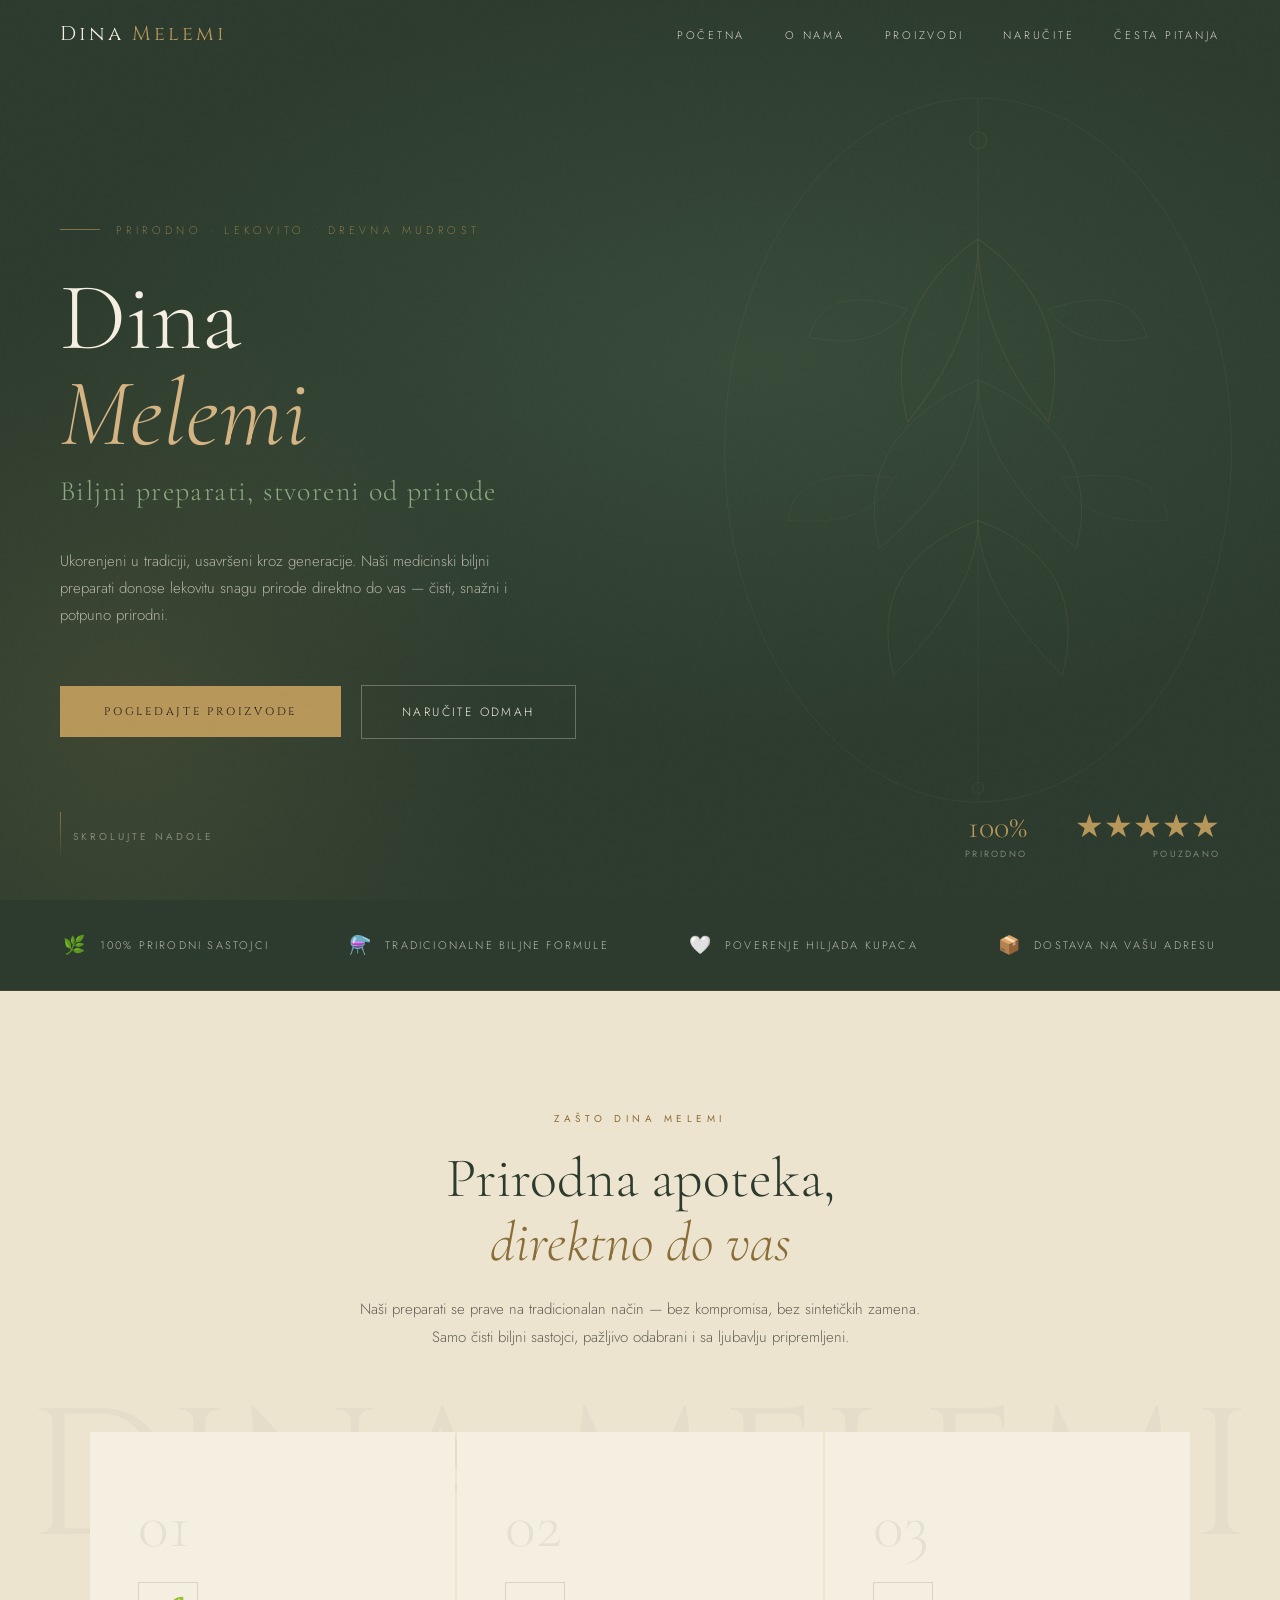
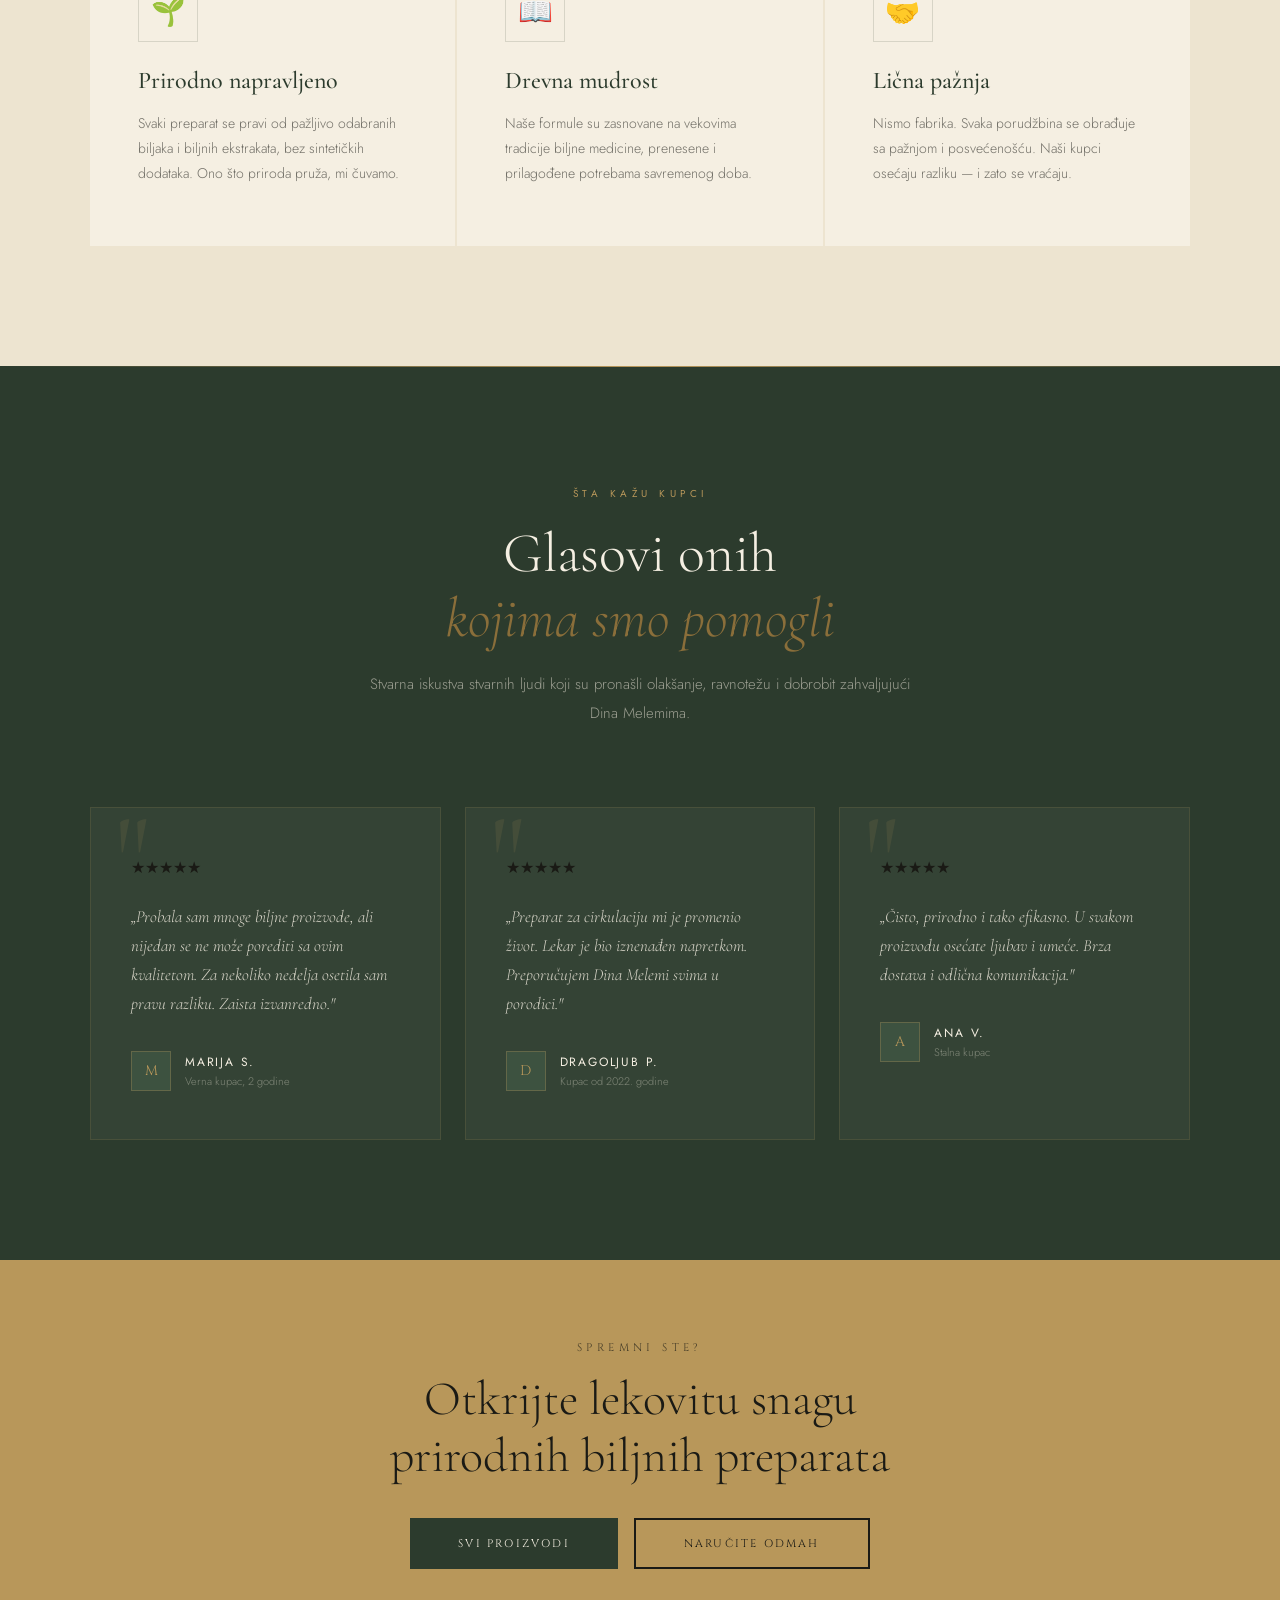
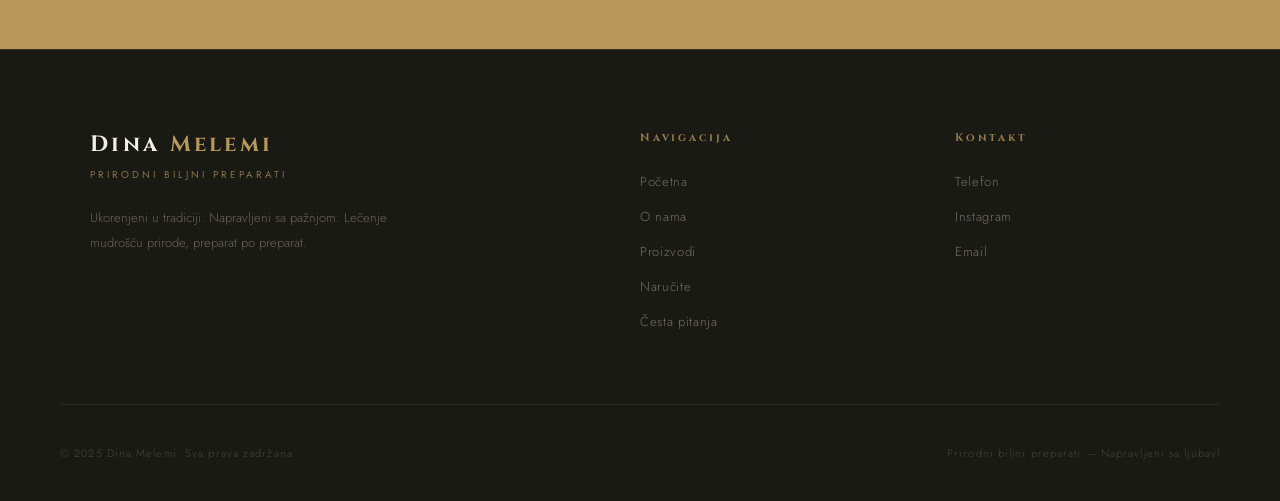
==== index.html @ a6e30c91 "Rename dina-melemi-srpski.html to index.html" ====
<!DOCTYPE html>
<html lang="sr-Latn">
<head>
<meta charset="UTF-8">
<meta name="viewport" content="width=device-width, initial-scale=1.0">
<title>Dina Melemi — Prirodni Biljni Preparati</title>
<link rel="preconnect" href="https://fonts.googleapis.com">
<link href="https://fonts.googleapis.com/css2?family=Cormorant+Garamond:ital,wght@0,300;0,400;0,500;0,600;1,300;1,400;1,500&family=Cinzel:wght@400;500&family=Jost:wght@200;300;400&display=swap" rel="stylesheet">
<style>
:root {
  --cream: #F5EFE2;
  --parchment: #EDE4D0;
  --gold: #B8975A;
  --gold-light: #D4B483;
  --gold-dark: #8A6E3A;
  --forest: #2C3B2D;
  --forest-mid: #3D5240;
  --forest-light: #5A7A5D;
  --bark: #6B4F3A;
  --ink: #1A1A15;
  --sage: #8EA882;
  --mist: #C8D5C2;
}

* { margin: 0; padding: 0; box-sizing: border-box; }

html { scroll-behavior: smooth; }

body {
  font-family: 'Jost', sans-serif;
  background: var(--cream);
  color: var(--ink);
  overflow-x: hidden;
}

body::before {
  content: '';
  position: fixed;
  inset: 0;
  background-image: url("data:image/svg+xml,%3Csvg viewBox='0 0 256 256' xmlns='http://www.w3.org/2000/svg'%3E%3Cfilter id='noise'%3E%3CfeTurbulence type='fractalNoise' baseFrequency='0.9' numOctaves='4' stitchTiles='stitch'/%3E%3C/filter%3E%3Crect width='100%25' height='100%25' filter='url(%23noise)' opacity='0.035'/%3E%3C/svg%3E");
  pointer-events: none;
  z-index: 9999;
  opacity: 0.4;
}

nav {
  position: fixed;
  top: 0; left: 0; right: 0;
  z-index: 200;
  padding: 20px 60px;
  display: flex;
  align-items: center;
  justify-content: space-between;
  transition: all 0.5s ease;
}
nav.scrolled {
  background: rgba(28,35,28,0.97);
  backdrop-filter: blur(12px);
  padding: 14px 60px;
  border-bottom: 1px solid rgba(184,151,90,0.2);
}
.nav-logo {
  font-family: 'Cinzel', serif;
  font-size: 20px;
  color: var(--cream);
  letter-spacing: 0.15em;
  text-decoration: none;
  cursor: pointer;
  z-index: 201;
  position: relative;
}
.nav-logo span { color: var(--gold); }
.nav-links {
  display: flex;
  gap: 40px;
  list-style: none;
}
.nav-links a {
  font-family: 'Jost', sans-serif;
  font-weight: 300;
  font-size: 11px;
  letter-spacing: 0.25em;
  text-transform: uppercase;
  color: var(--cream);
  text-decoration: none;
  opacity: 0.85;
  transition: all 0.3s;
  cursor: pointer;
  position: relative;
}
.nav-links a::after {
  content: '';
  position: absolute;
  bottom: -4px; left: 0; right: 0;
  height: 1px;
  background: var(--gold);
  transform: scaleX(0);
  transform-origin: left;
  transition: transform 0.3s ease;
}
.nav-links a:hover { opacity: 1; }
.nav-links a:hover::after { transform: scaleX(1); }

/* ─── HAMBURGER ─── */
.nav-hamburger {
  display: none;
  flex-direction: column;
  justify-content: center;
  gap: 5px;
  width: 36px;
  height: 36px;
  cursor: pointer;
  z-index: 201;
  position: relative;
  background: none;
  border: none;
  padding: 0;
}
.nav-hamburger span {
  display: block;
  width: 100%;
  height: 1.5px;
  background: var(--cream);
  transition: all 0.35s ease;
  transform-origin: center;
}
.nav-hamburger.open span:nth-child(1) { transform: translateY(6.5px) rotate(45deg); }
.nav-hamburger.open span:nth-child(2) { opacity: 0; transform: scaleX(0); }
.nav-hamburger.open span:nth-child(3) { transform: translateY(-6.5px) rotate(-45deg); }

/* ─── MOBILE MENU OVERLAY ─── */
.nav-overlay {
  display: none;
  position: fixed;
  inset: 0;
  background: var(--forest);
  z-index: 199;
  flex-direction: column;
  align-items: center;
  justify-content: center;
  gap: 0;
  opacity: 0;
  transition: opacity 0.35s ease;
}
.nav-overlay.open {
  display: flex;
  opacity: 1;
}
.nav-overlay li {
  list-style: none;
  border-bottom: 1px solid rgba(184,151,90,0.1);
  width: 100%;
  text-align: center;
}
.nav-overlay li:first-child { border-top: 1px solid rgba(184,151,90,0.1); }
.nav-overlay a {
  display: block;
  padding: 22px 40px;
  font-family: 'Cormorant Garamond', serif;
  font-size: 26px;
  font-weight: 300;
  letter-spacing: 0.08em;
  color: var(--cream);
  text-decoration: none;
  cursor: pointer;
  transition: color 0.3s;
}
.nav-overlay a:hover { color: var(--gold); }

.page { display: none; min-height: 100vh; }
.page.active { display: block; }

#page-home {
  display: none;
  min-height: 100vh;
  position: relative;
  background: var(--forest);
  overflow: hidden;
}
#page-home.active { display: block; }

.hero-bg {
  position: absolute;
  inset: 0;
  background: 
    radial-gradient(ellipse 80% 60% at 60% 40%, rgba(90,122,93,0.25) 0%, transparent 70%),
    radial-gradient(ellipse 50% 80% at 10% 80%, rgba(184,151,90,0.12) 0%, transparent 60%),
    radial-gradient(ellipse 60% 50% at 90% 10%, rgba(44,59,45,0.8) 0%, transparent 70%);
  background-color: var(--forest);
}

.hero-botanical {
  position: absolute;
  right: -50px;
  top: 50%;
  transform: translateY(-50%);
  width: 55%;
  opacity: 0.12;
  animation: slowFloat 8s ease-in-out infinite;
}

@keyframes slowFloat {
  0%, 100% { transform: translateY(-50%) rotate(0deg); }
  50% { transform: translateY(-52%) rotate(1deg); }
}

.hero-content {
  position: relative;
  z-index: 10;
  min-height: 100vh;
  display: flex;
  flex-direction: column;
  justify-content: center;
  padding: 120px 60px 60px;
  max-width: 700px;
}

.hero-eyebrow {
  font-family: 'Jost', sans-serif;
  font-weight: 200;
  font-size: 11px;
  letter-spacing: 0.4em;
  text-transform: uppercase;
  color: var(--gold);
  margin-bottom: 32px;
  opacity: 0;
  animation: fadeUp 1s ease 0.3s forwards;
  display: flex;
  align-items: center;
  gap: 16px;
}

.hero-eyebrow::before {
  content: '';
  display: block;
  width: 40px;
  height: 1px;
  background: var(--gold);
  opacity: 0.6;
}

.hero-title {
  font-family: 'Cormorant Garamond', serif;
  font-weight: 300;
  font-size: clamp(52px, 8vw, 96px);
  line-height: 1.0;
  color: var(--cream);
  margin-bottom: 12px;
  opacity: 0;
  animation: fadeUp 1s ease 0.5s forwards;
}

.hero-title em { font-style: italic; color: var(--gold-light); }

.hero-subtitle {
  font-family: 'Cormorant Garamond', serif;
  font-weight: 300;
  font-size: clamp(18px, 2.5vw, 28px);
  color: var(--sage);
  margin-bottom: 40px;
  letter-spacing: 0.05em;
  opacity: 0;
  animation: fadeUp 1s ease 0.7s forwards;
}

.hero-body {
  font-family: 'Jost', sans-serif;
  font-weight: 300;
  font-size: 15px;
  line-height: 1.8;
  color: rgba(245,239,226,0.65);
  max-width: 460px;
  margin-bottom: 56px;
  opacity: 0;
  animation: fadeUp 1s ease 0.9s forwards;
}

.hero-cta-group {
  display: flex;
  gap: 20px;
  align-items: center;
  opacity: 0;
  animation: fadeUp 1s ease 1.1s forwards;
}

.btn-primary {
  font-family: 'Cinzel', serif;
  font-size: 11px;
  letter-spacing: 0.25em;
  text-transform: uppercase;
  color: var(--ink);
  background: var(--gold);
  border: none;
  padding: 18px 44px;
  cursor: pointer;
  transition: all 0.4s ease;
  text-decoration: none;
  display: inline-block;
}

.btn-primary:hover {
  background: var(--gold-light);
  transform: translateY(-2px);
  box-shadow: 0 12px 40px rgba(184,151,90,0.35);
}

.btn-ghost {
  font-family: 'Jost', sans-serif;
  font-weight: 300;
  font-size: 12px;
  letter-spacing: 0.2em;
  text-transform: uppercase;
  color: var(--cream);
  background: transparent;
  border: 1px solid rgba(245,239,226,0.3);
  padding: 17px 40px;
  cursor: pointer;
  transition: all 0.4s ease;
  text-decoration: none;
  display: inline-block;
}

.btn-ghost:hover { border-color: var(--gold); color: var(--gold); }

.scroll-hint {
  position: absolute;
  bottom: 40px;
  left: 60px;
  display: flex;
  align-items: center;
  gap: 12px;
  color: rgba(245,239,226,0.4);
  font-size: 10px;
  letter-spacing: 0.3em;
  text-transform: uppercase;
  opacity: 0;
  animation: fadeUp 1s ease 1.5s forwards;
}

.scroll-line {
  width: 1px;
  height: 48px;
  background: linear-gradient(to bottom, rgba(184,151,90,0.6), transparent);
  animation: scrollPulse 2s ease-in-out infinite;
}

@keyframes scrollPulse {
  0%, 100% { opacity: 0.4; }
  50% { opacity: 1; }
}

.hero-stats {
  position: absolute;
  bottom: 40px;
  right: 60px;
  display: flex;
  gap: 48px;
  opacity: 0;
  animation: fadeUp 1s ease 1.3s forwards;
}

.stat { text-align: right; }

.stat-num {
  font-family: 'Cormorant Garamond', serif;
  font-size: 32px;
  font-weight: 300;
  color: var(--gold);
  line-height: 1;
}

.stat-label {
  font-size: 9px;
  letter-spacing: 0.25em;
  text-transform: uppercase;
  color: rgba(245,239,226,0.4);
  margin-top: 4px;
}

@keyframes fadeUp {
  from { opacity: 0; transform: translateY(24px); }
  to { opacity: 1; transform: translateY(0); }
}

.ornamental-divider {
  display: flex;
  align-items: center;
  gap: 20px;
  margin: 0 auto;
  width: fit-content;
}

.ornamental-divider .line {
  width: 80px;
  height: 1px;
  background: linear-gradient(to right, transparent, var(--gold));
}

.ornamental-divider .line.rev { background: linear-gradient(to left, transparent, var(--gold)); }

.ornamental-divider .diamond {
  width: 6px;
  height: 6px;
  background: var(--gold);
  transform: rotate(45deg);
  flex-shrink: 0;
}

.ornamental-divider .small-diamond {
  width: 4px;
  height: 4px;
  border: 1px solid var(--gold);
  transform: rotate(45deg);
  flex-shrink: 0;
}

.trust-strip {
  background: var(--forest);
  padding: 32px 60px;
  display: flex;
  justify-content: center;
  gap: 80px;
  border-bottom: 1px solid rgba(184,151,90,0.15);
}

.trust-item {
  display: flex;
  align-items: center;
  gap: 12px;
  color: rgba(245,239,226,0.7);
  font-size: 11px;
  letter-spacing: 0.2em;
  text-transform: uppercase;
  font-weight: 300;
}

.trust-icon { color: var(--gold); font-size: 18px; }

.section-pillars {
  background: var(--parchment);
  padding: 120px 60px;
  position: relative;
  overflow: hidden;
}

.section-pillars::before {
  content: 'DINA MELEMI';
  position: absolute;
  top: 50%;
  left: 50%;
  transform: translate(-50%, -50%);
  font-family: 'Cinzel', serif;
  font-size: 180px;
  color: rgba(44,59,45,0.04);
  white-space: nowrap;
  pointer-events: none;
  font-weight: 400;
}

.section-header { text-align: center; margin-bottom: 80px; }

.section-eyebrow {
  font-family: 'Jost', sans-serif;
  font-size: 10px;
  letter-spacing: 0.45em;
  text-transform: uppercase;
  color: var(--gold-dark);
  margin-bottom: 20px;
}

.section-title {
  font-family: 'Cormorant Garamond', serif;
  font-size: clamp(36px, 5vw, 56px);
  font-weight: 300;
  color: var(--forest);
  line-height: 1.15;
  margin-bottom: 20px;
}

.section-title em { font-style: italic; color: var(--gold-dark); }

.section-body {
  font-family: 'Jost', sans-serif;
  font-weight: 300;
  font-size: 15px;
  line-height: 1.9;
  color: rgba(26,26,21,0.65);
  max-width: 560px;
  margin: 0 auto;
}

.pillars-grid {
  display: grid;
  grid-template-columns: repeat(3, 1fr);
  gap: 2px;
  max-width: 1100px;
  margin: 0 auto;
  margin-top: 80px;
}

.pillar {
  background: var(--cream);
  padding: 60px 48px;
  position: relative;
  transition: all 0.4s ease;
  border-top: 2px solid transparent;
}

.pillar:hover {
  background: var(--forest);
  border-top-color: var(--gold);
  transform: translateY(-4px);
}

.pillar:hover .pillar-title,
.pillar:hover .pillar-num { color: var(--cream); }
.pillar:hover .pillar-body { color: rgba(245,239,226,0.6); }
.pillar:hover .pillar-icon { color: var(--gold); border-color: rgba(184,151,90,0.3); }

.pillar-num {
  font-family: 'Cormorant Garamond', serif;
  font-size: 64px;
  font-weight: 300;
  color: rgba(44,59,45,0.08);
  line-height: 1;
  margin-bottom: 24px;
  transition: color 0.4s;
}

.pillar-icon {
  font-size: 28px;
  margin-bottom: 24px;
  color: var(--forest-light);
  display: inline-flex;
  align-items: center;
  justify-content: center;
  width: 60px;
  height: 60px;
  border: 1px solid rgba(44,59,45,0.15);
  transition: all 0.4s;
}

.pillar-title {
  font-family: 'Cormorant Garamond', serif;
  font-size: 24px;
  font-weight: 500;
  color: var(--forest);
  margin-bottom: 16px;
  transition: color 0.4s;
}

.pillar-body {
  font-size: 14px;
  font-weight: 300;
  line-height: 1.8;
  color: rgba(26,26,21,0.6);
  transition: color 0.4s;
}

.section-reviews {
  background: var(--forest);
  padding: 120px 60px;
  position: relative;
  overflow: hidden;
}

.section-reviews::after {
  content: '';
  position: absolute;
  top: 0; left: 0; right: 0;
  height: 1px;
  background: linear-gradient(to right, transparent, var(--gold), transparent);
}

.reviews-grid {
  display: grid;
  grid-template-columns: repeat(3, 1fr);
  gap: 24px;
  max-width: 1100px;
  margin: 80px auto 0;
}

.review-card {
  background: rgba(255,255,255,0.04);
  border: 1px solid rgba(184,151,90,0.15);
  padding: 48px 40px;
  position: relative;
  transition: all 0.4s ease;
}

.review-card::before {
  content: '"';
  font-family: 'Cormorant Garamond', serif;
  font-size: 120px;
  color: var(--gold);
  opacity: 0.12;
  position: absolute;
  top: -10px;
  left: 24px;
  line-height: 1;
}

.review-card:hover {
  border-color: rgba(184,151,90,0.4);
  background: rgba(255,255,255,0.07);
  transform: translateY(-4px);
}

.review-stars { display: flex; gap: 4px; margin-bottom: 24px; }
.star { color: var(--gold); font-size: 14px; }

.review-text {
  font-family: 'Cormorant Garamond', serif;
  font-size: 17px;
  font-weight: 300;
  line-height: 1.7;
  color: rgba(245,239,226,0.85);
  font-style: italic;
  margin-bottom: 32px;
}

.review-author { display: flex; align-items: center; gap: 14px; }

.author-avatar {
  width: 40px;
  height: 40px;
  background: var(--forest-mid);
  border: 1px solid rgba(184,151,90,0.3);
  display: flex;
  align-items: center;
  justify-content: center;
  font-family: 'Cinzel', serif;
  font-size: 14px;
  color: var(--gold);
  flex-shrink: 0;
}

.author-name {
  font-size: 12px;
  letter-spacing: 0.15em;
  text-transform: uppercase;
  color: var(--cream);
  font-weight: 400;
}

.author-detail {
  font-size: 11px;
  color: rgba(245,239,226,0.4);
  margin-top: 2px;
  font-weight: 300;
}

#page-about { display: none; min-height: 100vh; }
#page-about.active { display: block; }

.about-hero {
  background: var(--forest);
  padding: 180px 60px 120px;
  position: relative;
  overflow: hidden;
}

.about-hero::before {
  content: '';
  position: absolute;
  right: 0; top: 0; bottom: 0;
  width: 40%;
  background: linear-gradient(to left, rgba(90,122,93,0.1), transparent);
}

.about-hero-inner {
  max-width: 1100px;
  margin: 0 auto;
  display: grid;
  grid-template-columns: 1fr 1fr;
  gap: 80px;
  align-items: center;
}

.about-hero-left h1 {
  font-family: 'Cormorant Garamond', serif;
  font-size: clamp(40px, 6vw, 72px);
  font-weight: 300;
  color: var(--cream);
  line-height: 1.1;
  margin-bottom: 32px;
}

.about-hero-left h1 em { font-style: italic; color: var(--gold); }

.about-hero-left p {
  font-size: 15px;
  font-weight: 300;
  line-height: 1.9;
  color: rgba(245,239,226,0.65);
  margin-bottom: 20px;
}

.about-visual { position: relative; }

.about-frame {
  border: 1px solid rgba(184,151,90,0.25);
  padding: 40px;
  background: rgba(255,255,255,0.03);
  text-align: center;
}

.about-frame svg { width: 100%; max-width: 320px; opacity: 0.6; }

.about-content { padding: 120px 60px; background: var(--parchment); }

.about-content-inner { max-width: 860px; margin: 0 auto; }

.about-textarea-wrapper {
  background: var(--cream);
  border: 1px solid rgba(184,151,90,0.2);
  padding: 56px;
  margin-bottom: 40px;
  position: relative;
}

.about-textarea-wrapper::before {
  content: '✦';
  position: absolute;
  top: -10px;
  left: 56px;
  color: var(--gold);
  font-size: 16px;
  background: var(--cream);
  padding: 0 8px;
}

.about-editable-text {
  font-family: 'Cormorant Garamond', serif;
  font-size: 18px;
  font-weight: 300;
  line-height: 1.9;
  color: var(--forest);
  font-style: italic;
  outline: none;
  width: 100%;
  min-height: 200px;
  cursor: text;
  border: none;
  background: transparent;
  resize: none;
}

.about-editable-text:focus { box-shadow: inset 0 0 0 1px rgba(184,151,90,0.3); }

.edit-hint {
  font-size: 11px;
  letter-spacing: 0.2em;
  text-transform: uppercase;
  color: var(--gold-dark);
  opacity: 0.6;
  margin-top: 12px;
  display: flex;
  align-items: center;
  gap: 8px;
}

.values-grid {
  display: grid;
  grid-template-columns: repeat(2, 1fr);
  gap: 24px;
  margin-top: 80px;
}

.value-item {
  padding: 40px;
  background: var(--cream);
  border-left: 2px solid var(--gold);
}

.value-item h3 {
  font-family: 'Cinzel', serif;
  font-size: 13px;
  letter-spacing: 0.2em;
  color: var(--forest);
  margin-bottom: 12px;
}

.value-item p {
  font-size: 14px;
  line-height: 1.8;
  color: rgba(26,26,21,0.6);
  font-weight: 300;
}

#page-products { display: none; min-height: 100vh; }
#page-products.active { display: block; }

.products-hero {
  background: var(--forest);
  padding: 180px 60px 100px;
  text-align: center;
}

.products-hero h1 {
  font-family: 'Cormorant Garamond', serif;
  font-size: clamp(40px, 7vw, 80px);
  font-weight: 300;
  color: var(--cream);
  line-height: 1.1;
  margin-bottom: 20px;
}

.products-hero h1 em { font-style: italic; color: var(--gold); }

.products-hero p {
  font-size: 15px;
  font-weight: 300;
  color: rgba(245,239,226,0.6);
  max-width: 500px;
  margin: 0 auto;
  line-height: 1.8;
}

.products-section { padding: 100px 60px; background: var(--parchment); }

.products-grid {
  display: grid;
  grid-template-columns: repeat(3, 1fr);
  gap: 2px;
  max-width: 1200px;
  margin: 0 auto;
}

.product-card {
  background: var(--cream);
  transition: all 0.4s ease;
  position: relative;
  overflow: hidden;
}

.product-card:hover { transform: translateY(-6px); box-shadow: 0 24px 60px rgba(44,59,45,0.15); }

.product-card-visual {
  height: 220px;
  background: var(--forest);
  display: flex;
  align-items: center;
  justify-content: center;
  position: relative;
  overflow: hidden;
}

.product-card-visual::after {
  content: '';
  position: absolute;
  inset: 0;
  background: linear-gradient(to bottom, transparent 50%, rgba(44,59,45,0.6));
}

.product-badge {
  position: absolute;
  top: 20px;
  left: 20px;
  background: var(--gold);
  color: var(--ink);
  font-size: 9px;
  letter-spacing: 0.25em;
  text-transform: uppercase;
  padding: 6px 12px;
  font-family: 'Cinzel', serif;
  z-index: 2;
}

.product-emoji {
  font-size: 64px;
  position: relative;
  z-index: 1;
  filter: drop-shadow(0 4px 12px rgba(0,0,0,0.4));
}

.product-card-body {
  padding: 36px 32px 40px;
  border-bottom: 3px solid var(--forest);
}

.product-category {
  font-size: 9px;
  letter-spacing: 0.35em;
  text-transform: uppercase;
  color: var(--gold-dark);
  margin-bottom: 10px;
}

.product-name {
  font-family: 'Cormorant Garamond', serif;
  font-size: 24px;
  font-weight: 500;
  color: var(--forest);
  margin-bottom: 12px;
  line-height: 1.2;
}

.product-desc {
  font-size: 13px;
  line-height: 1.8;
  color: rgba(26,26,21,0.6);
  font-weight: 300;
  margin-bottom: 20px;
}

.product-benefits { display: flex; flex-wrap: wrap; gap: 6px; margin-bottom: 24px; }

.benefit-tag {
  font-size: 10px;
  letter-spacing: 0.1em;
  color: var(--forest-light);
  background: rgba(44,59,45,0.07);
  padding: 5px 10px;
  border: 1px solid rgba(44,59,45,0.12);
}

.product-order-btn {
  display: inline-flex;
  align-items: center;
  gap: 10px;
  font-family: 'Jost', sans-serif;
  font-size: 11px;
  letter-spacing: 0.2em;
  text-transform: uppercase;
  color: var(--forest);
  background: transparent;
  border: 1px solid rgba(44,59,45,0.25);
  padding: 12px 24px;
  cursor: pointer;
  transition: all 0.3s;
  text-decoration: none;
}

.product-order-btn:hover {
  background: var(--forest);
  color: var(--gold);
  border-color: var(--forest);
}

.add-product-section {
  text-align: center;
  padding: 60px;
  background: var(--cream);
  border: 2px dashed rgba(184,151,90,0.3);
  max-width: 1200px;
  margin: 2px auto 0;
  cursor: pointer;
  transition: all 0.3s;
}

.add-product-section:hover {
  border-color: var(--gold);
  background: rgba(184,151,90,0.04);
}

.add-product-section p {
  font-family: 'Cormorant Garamond', serif;
  font-size: 22px;
  color: rgba(44,59,45,0.4);
  font-style: italic;
}

#page-ordering { display: none; min-height: 100vh; }
#page-ordering.active { display: block; }

.ordering-hero {
  background: var(--forest);
  padding: 180px 60px 120px;
  text-align: center;
  position: relative;
  overflow: hidden;
}

.ordering-hero::before {
  content: '';
  position: absolute;
  inset: 0;
  background: radial-gradient(ellipse 60% 80% at 50% 50%, rgba(184,151,90,0.08), transparent);
}

.ordering-hero h1 {
  font-family: 'Cormorant Garamond', serif;
  font-size: clamp(40px, 7vw, 80px);
  font-weight: 300;
  color: var(--cream);
  margin-bottom: 20px;
  position: relative;
}

.ordering-hero h1 em { color: var(--gold); font-style: italic; }

.ordering-hero p {
  font-size: 15px;
  font-weight: 300;
  color: rgba(245,239,226,0.6);
  max-width: 480px;
  margin: 0 auto;
  line-height: 1.8;
  position: relative;
}

.ordering-section { padding: 120px 60px; background: var(--parchment); }
.ordering-inner { max-width: 900px; margin: 0 auto; }

.ordering-card {
  background: var(--cream);
  border: 1px solid rgba(184,151,90,0.2);
  padding: 80px;
  text-align: center;
  position: relative;
  margin-bottom: 40px;
}

.ordering-card::before, .ordering-card::after {
  content: '✦';
  position: absolute;
  color: var(--gold);
  font-size: 12px;
  opacity: 0.6;
}

.ordering-card::before { top: 20px; left: 20px; }
.ordering-card::after { bottom: 20px; right: 20px; }

.ordering-label {
  font-size: 10px;
  letter-spacing: 0.45em;
  text-transform: uppercase;
  color: var(--gold-dark);
  margin-bottom: 20px;
}

.ordering-phone {
  font-family: 'Cormorant Garamond', serif;
  font-size: clamp(36px, 6vw, 68px);
  font-weight: 300;
  color: var(--forest);
  letter-spacing: 0.05em;
  margin-bottom: 12px;
  line-height: 1;
}

.ordering-phone a {
  color: inherit;
  text-decoration: none;
  transition: color 0.3s;
}

.ordering-phone a:hover { color: var(--gold-dark); }

.ordering-phone-sub {
  font-size: 13px;
  color: rgba(26,26,21,0.45);
  letter-spacing: 0.1em;
  margin-bottom: 48px;
  font-weight: 300;
}

.ordering-divider {
  display: flex;
  align-items: center;
  gap: 24px;
  margin: 48px 0;
}

.ordering-divider .line {
  flex: 1;
  height: 1px;
  background: rgba(184,151,90,0.25);
}

.ordering-divider span {
  font-size: 10px;
  letter-spacing: 0.4em;
  text-transform: uppercase;
  color: var(--gold-dark);
  opacity: 0.7;
}

.social-link-card {
  display: flex;
  align-items: center;
  gap: 24px;
  padding: 32px 40px;
  border: 1px solid rgba(184,151,90,0.2);
  background: var(--cream);
  text-decoration: none;
  transition: all 0.4s ease;
  cursor: pointer;
  margin-bottom: 16px;
}

.social-link-card:hover {
  background: var(--forest);
  border-color: transparent;
  transform: translateX(8px);
}

.social-link-card:hover .social-name,
.social-link-card:hover .social-desc { color: var(--cream); }
.social-link-card:hover .social-icon { color: var(--gold); border-color: rgba(184,151,90,0.3); }

.social-icon {
  width: 52px;
  height: 52px;
  border: 1px solid rgba(44,59,45,0.2);
  display: flex;
  align-items: center;
  justify-content: center;
  font-size: 22px;
  color: var(--forest);
  flex-shrink: 0;
  transition: all 0.4s;
}

.social-info { text-align: left; flex: 1; }

.social-name {
  font-family: 'Cinzel', serif;
  font-size: 13px;
  letter-spacing: 0.15em;
  color: var(--forest);
  margin-bottom: 4px;
  transition: color 0.4s;
}

.social-desc {
  font-size: 12px;
  color: rgba(26,26,21,0.5);
  font-weight: 300;
  transition: color 0.4s;
}

.social-arrow {
  color: var(--gold);
  font-size: 20px;
  opacity: 0.5;
  transition: all 0.4s;
}

.social-link-card:hover .social-arrow { opacity: 1; transform: translateX(4px); }

.ordering-info-grid {
  display: grid;
  grid-template-columns: repeat(3, 1fr);
  gap: 2px;
  margin-top: 60px;
}

.info-box {
  background: var(--cream);
  padding: 48px 36px;
  border-top: 2px solid var(--gold);
  text-align: center;
}

.info-box-icon { font-size: 32px; margin-bottom: 20px; }

.info-box-title {
  font-family: 'Cinzel', serif;
  font-size: 12px;
  letter-spacing: 0.2em;
  color: var(--forest);
  margin-bottom: 12px;
}

.info-box-body {
  font-size: 13px;
  line-height: 1.8;
  color: rgba(26,26,21,0.55);
  font-weight: 300;
}

footer {
  background: var(--ink);
  padding: 80px 60px 40px;
  border-top: 1px solid rgba(184,151,90,0.15);
}

.footer-inner {
  max-width: 1100px;
  margin: 0 auto;
  display: grid;
  grid-template-columns: 2fr 1fr 1fr;
  gap: 80px;
  margin-bottom: 60px;
}

.footer-brand h3 {
  font-family: 'Cinzel', serif;
  font-size: 22px;
  color: var(--cream);
  letter-spacing: 0.15em;
  margin-bottom: 8px;
}

.footer-brand h3 span { color: var(--gold); }

.footer-brand-sub {
  font-size: 10px;
  letter-spacing: 0.3em;
  text-transform: uppercase;
  color: var(--gold);
  margin-bottom: 24px;
  opacity: 0.7;
}

.footer-brand p {
  font-size: 13px;
  line-height: 1.9;
  color: rgba(245,239,226,0.35);
  font-weight: 300;
  max-width: 300px;
}

.footer-col h4 {
  font-family: 'Cinzel', serif;
  font-size: 11px;
  letter-spacing: 0.25em;
  color: var(--gold);
  margin-bottom: 24px;
  opacity: 0.8;
}

.footer-col ul { list-style: none; }
.footer-col ul li { margin-bottom: 12px; }

.footer-col ul li a {
  font-size: 13px;
  font-weight: 300;
  color: rgba(245,239,226,0.4);
  text-decoration: none;
  cursor: pointer;
  transition: color 0.3s;
  letter-spacing: 0.05em;
}

.footer-col ul li a:hover { color: var(--gold-light); }

.footer-bottom {
  border-top: 1px solid rgba(255,255,255,0.06);
  padding-top: 40px;
  display: flex;
  justify-content: space-between;
  align-items: center;
}

.footer-bottom p {
  font-size: 11px;
  color: rgba(245,239,226,0.2);
  font-weight: 300;
  letter-spacing: 0.1em;
}

.max-w { max-width: 1100px; margin: 0 auto; }
.text-center { text-align: center; }

.reveal {
  opacity: 0;
  transform: translateY(32px);
  transition: opacity 0.8s ease, transform 0.8s ease;
}

.reveal.visible { opacity: 1; transform: translateY(0); }

.reveal-delay-1 { transition-delay: 0.1s; }
.reveal-delay-2 { transition-delay: 0.2s; }
.reveal-delay-3 { transition-delay: 0.3s; }
.reveal-delay-4 { transition-delay: 0.4s; }



  .catalog-item {
    background: var(--cream);
    padding: 28px 32px;
    display: flex;
    align-items: center;
    gap: 16px;
    cursor: pointer;
    transition: all 0.3s ease;
    border-bottom: 1px solid rgba(44,59,45,0.06);
    position: relative;
    overflow: hidden;
  }
  .catalog-item::before {
    content: '';
    position: absolute;
    left: 0;
    top: 0;
    bottom: 0;
    width: 3px;
    background: var(--gold);
    transform: scaleY(0);
    transition: transform 0.3s ease;
  }
  .catalog-item:hover {
    background: var(--forest);
    transform: translateX(4px);
    box-shadow: -4px 0 0 var(--gold);
  }
  .catalog-item:hover::before { transform: scaleY(1); }
  .catalog-item:hover .catalog-num { color: rgba(184,151,90,0.3); }
  .catalog-item:hover .catalog-name { color: var(--cream); }
  .catalog-item:hover .catalog-price { color: var(--gold); }
  .catalog-item:hover .catalog-arrow { opacity: 1; color: var(--gold); transform: translateX(4px); }

  .catalog-num {
    font-family: 'Cormorant Garamond', serif;
    font-size: 13px;
    font-weight: 300;
    color: rgba(44,59,45,0.2);
    min-width: 28px;
    letter-spacing: 0.05em;
    transition: color 0.3s;
  }
  .catalog-name {
    font-family: 'Cormorant Garamond', serif;
    font-size: 17px;
    font-weight: 400;
    color: var(--forest);
    flex: 1;
    line-height: 1.3;
    transition: color 0.3s;
  }
  .catalog-price {
    font-family: 'Jost', sans-serif;
    font-size: 12px;
    font-weight: 300;
    color: var(--gold-dark);
    letter-spacing: 0.05em;
    white-space: nowrap;
    transition: color 0.3s;
  }
  .catalog-arrow {
    font-size: 16px;
    color: var(--gold);
    opacity: 0.3;
    transition: all 0.3s;
    flex-shrink: 0;
  }



  .faq-category { margin-bottom: 56px; }

  .faq-category-label {
    font-family: 'Cinzel', serif;
    font-size: 11px;
    letter-spacing: 0.3em;
    text-transform: uppercase;
    color: var(--gold-dark);
    margin-bottom: 4px;
    padding-bottom: 16px;
    border-bottom: 1px solid rgba(184,151,90,0.2);
    margin-bottom: 2px;
  }

  .faq-item {
    border-bottom: 1px solid rgba(44,59,45,0.08);
    overflow: hidden;
  }

  .faq-question {
    width: 100%;
    background: none;
    border: none;
    padding: 24px 0;
    display: flex;
    align-items: center;
    justify-content: space-between;
    gap: 20px;
    cursor: pointer;
    font-family: 'Cormorant Garamond', serif;
    font-size: 20px;
    font-weight: 400;
    color: var(--forest);
    text-align: left;
    transition: color 0.3s;
  }

  .faq-question:hover { color: var(--gold-dark); }

  .faq-icon {
    font-family: 'Jost', sans-serif;
    font-size: 22px;
    font-weight: 200;
    color: var(--gold);
    flex-shrink: 0;
    transition: transform 0.35s ease;
    line-height: 1;
  }

  .faq-question.open .faq-icon { transform: rotate(45deg); }
  .faq-question.open { color: var(--gold-dark); }

  .faq-answer {
    max-height: 0;
    overflow: hidden;
    transition: max-height 0.4s ease, padding 0.3s ease;
    padding: 0;
  }

  .faq-answer.open {
    max-height: 300px;
    padding-bottom: 24px;
  }

  .faq-answer p {
    font-family: 'Jost', sans-serif;
    font-size: 15px;
    font-weight: 300;
    line-height: 1.85;
    color: rgba(26,26,21,0.65);
    padding-left: 2px;
  }

  .faq-answer strong { color: var(--forest); font-weight: 400; }


    #page-faq > div[style] { padding: 60px 24px !important; }
  }


/* ─── PRICE BANNER ─── */
.price-banner {
  background: var(--gold);
  padding: 20px 60px;
  text-align: center;
  display: flex;
  align-items: center;
  justify-content: center;
  gap: 24px;
  flex-wrap: wrap;
}

/* ─── CTA BAND ─── */
.cta-band {
  background: var(--gold);
  padding: 80px 60px;
  text-align: center;
}

/* ══════════════════════════════════════════
   RESPONSIVE — ALL BREAKPOINTS
   ══════════════════════════════════════════ */

/* ─── TABLET (max 1024px) ─── */
@media (max-width: 1024px) {
  nav { padding: 20px 32px; }
  nav.scrolled { padding: 14px 32px; }
  .nav-links { gap: 28px; }
  .hero-content { padding: 120px 40px 60px; }
  .section-pillars { padding: 80px 40px; }
  .section-reviews { padding: 80px 40px; }
  .pillars-grid { gap: 2px; }
  .reviews-grid { gap: 16px; }
  .about-hero { padding: 140px 40px 80px; }
  .about-content { padding: 80px 40px; }
  .products-hero { padding: 140px 40px 80px; }
  .products-section { padding: 80px 40px; }
  .ordering-hero { padding: 140px 40px 80px; }
  .ordering-section { padding: 80px 40px; }
  .ordering-card { padding: 60px 48px; }
  footer { padding: 60px 40px 32px; }
  #catalog-grid { grid-template-columns: repeat(3, 1fr) !important; }
}

/* ─── MOBILE (max 768px) ─── */
@media (max-width: 768px) {
  /* NAV */
  nav { padding: 18px 20px; }
  nav.scrolled { padding: 14px 20px; }
  .nav-links { display: none; }
  .nav-hamburger { display: flex; }

  /* HERO */
  .hero-content { padding: 100px 20px 80px; max-width: 100%; }
  .hero-stats { display: none; }
  .scroll-hint { left: 20px; bottom: 28px; }
  .hero-botanical { width: 80%; right: -30px; opacity: 0.07; }

  /* TRUST STRIP */
  .trust-strip {
    flex-direction: column;
    gap: 14px;
    padding: 28px 20px;
    align-items: flex-start;
  }

  /* PILLARS */
  .section-pillars { padding: 60px 20px; }
  .section-pillars::before { font-size: 60px; }
  .pillars-grid { grid-template-columns: 1fr; gap: 2px; margin-top: 48px; }
  .pillar { padding: 40px 28px; }

  /* REVIEWS */
  .section-reviews { padding: 60px 20px; }
  .reviews-grid { grid-template-columns: 1fr; gap: 16px; margin-top: 48px; }
  .review-card { padding: 36px 24px; }



  /* ABOUT */
  .about-hero { padding: 110px 20px 60px; }
  .about-hero-inner { grid-template-columns: 1fr; gap: 32px; }
  .about-visual { display: none; }
  .about-content { padding: 48px 20px; }
  .about-content-inner { max-width: 100%; }
  .about-textarea-wrapper { padding: 32px 20px; }
  .values-grid { grid-template-columns: 1fr; gap: 12px; margin-top: 48px; }
  .value-item { padding: 28px 20px; }

  /* PRODUCTS */
  .products-hero { padding: 110px 20px 60px; }
  .products-section { padding: 48px 20px; }
  .products-grid { grid-template-columns: 1fr; }
  #catalog-grid { grid-template-columns: 1fr !important; }
  .catalog-item { padding: 20px 16px; }
  .catalog-price { display: none; }
  .catalog-name { font-size: 15px; }

  /* ORDERING */
  .ordering-hero { padding: 110px 20px 60px; }
  .ordering-section { padding: 48px 20px; }
  .ordering-inner { max-width: 100%; }
  .ordering-card { padding: 40px 20px; }
  .ordering-phone { font-size: clamp(28px, 8vw, 48px); }
  .ordering-info-grid { grid-template-columns: 1fr; gap: 2px; }
  .info-box { padding: 32px 20px; }
  .social-link-card { padding: 22px 20px; gap: 16px; }
  .social-icon { width: 42px; height: 42px; font-size: 18px; }

  /* FAQ */
  #page-faq .ordering-hero { padding: 110px 20px 60px; }
  #page-faq > div { padding: 48px 20px !important; }
  .faq-question { font-size: 17px; padding: 18px 0; }
  .faq-category { margin-bottom: 40px; }

  /* FOOTER */
  footer { padding: 48px 20px 32px; }
  .footer-inner { grid-template-columns: 1fr; gap: 32px; margin-bottom: 40px; }
  .footer-bottom { flex-direction: column; gap: 8px; text-align: center; }

  /* PRICE BANNER */
  .price-banner { padding: 16px 20px; flex-direction: column; gap: 8px; }
  /* CTA BAND */
  .cta-band { padding: 48px 20px; }

  /* SECTION HEADERS */
  .section-header { margin-bottom: 48px; }

  /* ORNAMENTAL DIVIDERS */
  .ornamental-divider .line { width: 40px; }
}

/* ─── SMALL MOBILE (max 480px) ─── */
@media (max-width: 480px) {
  .hero-title { font-size: clamp(44px, 14vw, 72px); }
  .hero-subtitle { font-size: 18px; }
  .hero-body { font-size: 14px; }
  .hero-eyebrow { font-size: 10px; }
  .hero-cta-group { flex-direction: column; align-items: flex-start; gap: 12px; }
  .btn-primary, .btn-ghost { width: 100%; text-align: center; padding: 16px 24px; }
  .section-title { font-size: clamp(28px, 8vw, 40px); }
  .about-hero-left h1 { font-size: clamp(32px, 10vw, 52px); }
  .products-hero h1 { font-size: clamp(32px, 10vw, 52px); }
  .ordering-hero h1 { font-size: clamp(32px, 10vw, 52px); }
  .pillar { padding: 32px 20px; }
  .pillar-num { font-size: 48px; }
  .reviews-grid .review-card::before { font-size: 80px; }
  .ordering-card { padding: 32px 16px; }
  .trust-strip { padding: 24px 16px; }
  .catalog-item { padding: 18px 12px; gap: 10px; }
  .catalog-num { min-width: 22px; font-size: 11px; }
}

</style>
</head>
<body>

<!-- ─── NAVIGACIJA ─── -->
<nav id="navbar">
  <a class="nav-logo" onclick="showPage('home');closeMobileMenu()">Dina <span>Melemi</span></a>
  <ul class="nav-links">
    <li><a onclick="showPage('home')">Početna</a></li>
    <li><a onclick="showPage('about')">O nama</a></li>
    <li><a onclick="showPage('products')">Proizvodi</a></li>
    <li><a onclick="showPage('ordering')">Naručite</a></li>
    <li><a onclick="showPage('faq')">Česta pitanja</a></li>
  </ul>
  <button class="nav-hamburger" id="hamburger" onclick="toggleMobileMenu()" aria-label="Meni">
    <span></span><span></span><span></span>
  </button>
</nav>

<!-- MOBILE MENU OVERLAY -->
<ul class="nav-overlay" id="nav-overlay">
  <li><a onclick="showPage('home');closeMobileMenu()">Početna</a></li>
  <li><a onclick="showPage('about');closeMobileMenu()">O nama</a></li>
  <li><a onclick="showPage('products');closeMobileMenu()">Proizvodi</a></li>
  <li><a onclick="showPage('ordering');closeMobileMenu()">Naručite</a></li>
  <li><a onclick="showPage('faq');closeMobileMenu()">Česta pitanja</a></li>
</ul>

<!-- ══════════════════════════════════════
     STRANICA: POCETNA
══════════════════════════════════════ -->
<div id="page-home" class="page active">

  <div id="hero" style="position:relative; min-height:100vh; background:var(--forest); overflow:hidden;">
    <div class="hero-bg"></div>

    <svg class="hero-botanical" viewBox="0 0 500 600" fill="none" xmlns="http://www.w3.org/2000/svg">
      <ellipse cx="250" cy="300" rx="180" ry="250" stroke="#8EA882" stroke-width="0.5"/>
      <line x1="250" y1="50" x2="250" y2="550" stroke="#8EA882" stroke-width="0.5"/>
      <path d="M250 150 Q180 200 200 280 Q250 220 250 150" stroke="#B8975A" stroke-width="0.8" fill="none"/>
      <path d="M250 150 Q320 200 300 280 Q250 220 250 150" stroke="#B8975A" stroke-width="0.8" fill="none"/>
      <path d="M250 250 Q160 290 180 370 Q250 310 250 250" stroke="#8EA882" stroke-width="0.6" fill="none"/>
      <path d="M250 250 Q340 290 320 370 Q250 310 250 250" stroke="#8EA882" stroke-width="0.6" fill="none"/>
      <path d="M250 350 Q170 380 190 460 Q250 400 250 350" stroke="#B8975A" stroke-width="0.7" fill="none"/>
      <path d="M250 350 Q330 380 310 460 Q250 400 250 350" stroke="#B8975A" stroke-width="0.7" fill="none"/>
      <circle cx="250" cy="80" r="6" stroke="#B8975A" stroke-width="0.8" fill="none"/>
      <circle cx="250" cy="540" r="4" stroke="#8EA882" stroke-width="0.6" fill="none"/>
      <path d="M200 200 Q140 180 130 220 Q180 230 200 200" stroke="#8EA882" stroke-width="0.5" fill="none"/>
      <path d="M300 200 Q360 180 370 220 Q320 230 300 200" stroke="#8EA882" stroke-width="0.5" fill="none"/>
      <path d="M190 320 Q120 310 115 350 Q175 355 190 320" stroke="#B8975A" stroke-width="0.4" fill="none"/>
      <path d="M310 320 Q380 310 385 350 Q325 355 310 320" stroke="#B8975A" stroke-width="0.4" fill="none"/>
    </svg>

    <div class="hero-content">
      <div class="hero-eyebrow">Prirodno · Lekovito · Drevna mudrost</div>
      <h1 class="hero-title">Dina<br><em>Melemi</em></h1>
      <p class="hero-subtitle">Biljni preparati, stvoreni od prirode</p>
      <p class="hero-body">Ukorenjeni u tradiciji, usavršeni kroz generacije. Naši medicinski biljni preparati donose lekovitu snagu prirode direktno do vas — čisti, snažni i potpuno prirodni.</p>
      <div class="hero-cta-group">
        <button class="btn-primary" onclick="showPage('products')">Pogledajte proizvode</button>
        <button class="btn-ghost" onclick="showPage('ordering')">Naručite odmah</button>
      </div>
    </div>

    <div class="scroll-hint">
      <div class="scroll-line"></div>
      Skrolujte nadole
    </div>

    <div class="hero-stats">
      <div class="stat">
        <div class="stat-num">100%</div>
        <div class="stat-label">Prirodno</div>
      </div>
      <div class="stat">
        <div class="stat-num">★★★★★</div>
        <div class="stat-label">Pouzdano</div>
      </div>
    </div>
  </div>

  <!-- TRAKA POVERENJA -->
  <div class="trust-strip">
    <div class="trust-item"><span class="trust-icon">🌿</span> 100% prirodni sastojci</div>
    <div class="trust-item"><span class="trust-icon">⚗️</span> Tradicionalne biljne formule</div>
    <div class="trust-item"><span class="trust-icon">🤍</span> Poverenje hiljada kupaca</div>
    <div class="trust-item"><span class="trust-icon">📦</span> Dostava na vašu adresu</div>
  </div>

  <!-- STUBOVI -->
  <div class="section-pillars">
    <div class="section-header reveal">
      <div class="section-eyebrow">Zašto Dina Melemi</div>
      <h2 class="section-title">Prirodna apoteka,<br><em>direktno do vas</em></h2>
      <p class="section-body">Naši preparati se prave na tradicionalan način — bez kompromisa, bez sintetičkih zamena. Samo čisti biljni sastojci, pažljivo odabrani i sa ljubavlju pripremljeni.</p>
    </div>

    <div class="pillars-grid">
      <div class="pillar reveal reveal-delay-1">
        <div class="pillar-num">01</div>
        <div class="pillar-icon">🌱</div>
        <div class="pillar-title">Prirodno napravljeno</div>
        <p class="pillar-body">Svaki preparat se pravi od pažljivo odabranih biljaka i biljnih ekstrakata, bez sintetičkih dodataka. Ono što priroda pruža, mi čuvamo.</p>
      </div>
      <div class="pillar reveal reveal-delay-2">
        <div class="pillar-num">02</div>
        <div class="pillar-icon">📖</div>
        <div class="pillar-title">Drevna mudrost</div>
        <p class="pillar-body">Naše formule su zasnovane na vekovima tradicije biljne medicine, prenesene i prilagođene potrebama savremenog doba.</p>
      </div>
      <div class="pillar reveal reveal-delay-3">
        <div class="pillar-num">03</div>
        <div class="pillar-icon">🤝</div>
        <div class="pillar-title">Lična pažnja</div>
        <p class="pillar-body">Nismo fabrika. Svaka porudžbina se obrađuje sa pažnjom i posvećenošću. Naši kupci osećaju razliku — i zato se vraćaju.</p>
      </div>
    </div>
  </div>

  <!-- RECENZIJE -->
  <div class="section-reviews">
    <div class="section-header reveal">
      <div class="section-eyebrow" style="color:var(--gold);">Šta kažu kupci</div>
      <h2 class="section-title" style="color:var(--cream);">Glasovi onih<br><em>kojima smo pomogli</em></h2>
      <p class="section-body" style="color:rgba(245,239,226,0.55);">Stvarna iskustva stvarnih ljudi koji su pronašli olakšanje, ravnotežu i dobrobit zahvaljujući Dina Melemima.</p>
    </div>

    <div class="reviews-grid">
      <div class="review-card reveal reveal-delay-1">
        <div class="review-stars">★★★★★</div>
        <p class="review-text">„Probala sam mnoge biljne proizvode, ali nijedan se ne može porediti sa ovim kvalitetom. Za nekoliko nedelja osetila sam pravu razliku. Zaista izvanredno."</p>
        <div class="review-author">
          <div class="author-avatar">M</div>
          <div>
            <div class="author-name">Marija S.</div>
            <div class="author-detail">Verna kupac, 2 godine</div>
          </div>
        </div>
      </div>
      <div class="review-card reveal reveal-delay-2">
        <div class="review-stars">★★★★★</div>
        <p class="review-text">„Preparat za cirkulaciju mi je promenio život. Lekar je bio iznenađen napretkom. Preporučujem Dina Melemi svima u porodici."</p>
        <div class="review-author">
          <div class="author-avatar">D</div>
          <div>
            <div class="author-name">Dragoljub P.</div>
            <div class="author-detail">Kupac od 2022. godine</div>
          </div>
        </div>
      </div>
      <div class="review-card reveal reveal-delay-3">
        <div class="review-stars">★★★★★</div>
        <p class="review-text">„Čisto, prirodno i tako efikasno. U svakom proizvodu osećate ljubav i umeće. Brza dostava i odlična komunikacija."</p>
        <div class="review-author">
          <div class="author-avatar">A</div>
          <div>
            <div class="author-name">Ana V.</div>
            <div class="author-detail">Stalna kupac</div>
          </div>
        </div>
      </div>
    </div>
  </div>

  <!-- POZIV NA AKCIJU -->
  <div class="cta-band">
    <p style="font-family:'Cinzel',serif; font-size:11px; letter-spacing:0.4em; text-transform:uppercase; color:var(--ink); opacity:0.7; margin-bottom:16px;">Spremni ste?</p>
    <h2 style="font-family:'Cormorant Garamond',serif; font-size:clamp(28px,4vw,48px); font-weight:300; color:var(--ink); margin-bottom:32px; line-height:1.2;">Otkrijte lekovitu snagu<br>prirodnih biljnih preparata</h2>
    <div style="display:flex; gap:16px; justify-content:center; flex-wrap:wrap;">
      <button onclick="showPage('products')" style="font-family:'Cinzel',serif; font-size:11px; letter-spacing:0.2em; text-transform:uppercase; background:var(--forest); color:var(--cream); border:none; padding:18px 48px; cursor:pointer; transition:all 0.3s;" onmouseover="this.style.background='var(--ink)'" onmouseout="this.style.background='var(--forest)'">Svi proizvodi</button>
      <button onclick="showPage('ordering')" style="font-family:'Cinzel',serif; font-size:11px; letter-spacing:0.2em; text-transform:uppercase; background:transparent; color:var(--ink); border:2px solid var(--ink); padding:16px 48px; cursor:pointer; transition:all 0.3s;">Naručite odmah</button>
    </div>
  </div>

  <!-- PODNOZJE -->

</div>

<!-- ══════════════════════════════════════
     STRANICA: О NAMA
══════════════════════════════════════ -->
<div id="page-about" class="page">

  <div class="about-hero">
    <div class="about-hero-inner">
      <div class="about-hero-left">
        <h1>Priča iza<br><em>Dina Melemi</em></h1>
        <p>Mi smo više od biljnog brenda — mi smo filozofija. Vera u to da priroda pruža sve što telu treba da se izleči, uravnoteži i procveta.</p>
        <p>Naši preparati se prave sa istom pažnjom i poštovanjem kakvim su naše bake pripremale svoje lekove, jer neke tradicije vredi čuvati.</p>
      </div>
      <div class="about-visual">
        <div class="about-frame" style="padding:0; overflow:hidden; border:1px solid rgba(184,151,90,0.35); position:relative;">
          <img src="[data-uri]" alt="Dina Melemi proizvod" style="width:100%; display:block; object-fit:cover; border-radius:0;" />
          <div style="position:absolute; bottom:0; left:0; right:0; padding:16px 20px; background:linear-gradient(to top, rgba(28,35,28,0.85), transparent);">
            <div style="font-family:'Cinzel',serif; font-size:11px; letter-spacing:0.25em; color:var(--gold); text-transform:uppercase;">Dina Melem · 50 ml</div>
          </div>
        </div>
      </div>
    </div>
  </div>

  <div class="about-content">
    <div class="about-content-inner">
      <div class="ornamental-divider" style="margin-bottom:60px;">
        <div class="line"></div>
        <div class="small-diamond"></div>
        <div class="diamond"></div>
        <div class="small-diamond"></div>
        <div class="line rev"></div>
      </div>

      <div class="section-eyebrow text-center" style="margin-bottom:16px;">Naša priča</div>
      <h2 class="text-center" style="font-family:'Cormorant Garamond',serif; font-size:40px; font-weight:300; color:var(--forest); margin-bottom:60px; line-height:1.2;">Ko smo <em style="font-style:italic; color:var(--gold-dark);">mi</em></h2>

      <div class="about-textarea-wrapper reveal">
        <p style="font-family:'Cormorant Garamond',serif; font-size:18px; font-weight:300; line-height:1.9; color:var(--forest); font-style:italic; margin-bottom:20px;">U svetu koji se stalno žuri, mi u Dina Melemima odlučili smo da zastanemo i oslušnemo prirodu. Naša priča jejednostavna – mi smo mala porodična radionica vođena starim, pomalo zaboravljenim znanjima koja su se generacijama prenosila sa kolena na koleno.</p>
        <p style="font-family:'Cormorant Garamond',serif; font-size:18px; font-weight:300; line-height:1.9; color:var(--forest); font-style:italic;">Verujemo da prava snaga leži u čistim sastojcima i strpljenju. Svaki naš melem je ručno rađen, sa puno ljubavi i pažnje, baš onako kako su to radili naši stari. Koristimo samo ono najbolje što nam zemlja nudi, kako bismo vama pružili prirodnu negu koju zaslužujete.</p>
      </div>
      </div>

      <div class="values-grid reveal" style="margin-top:80px;">
        <div class="value-item">
          <h3>🌿 &nbsp; Čisti sastojci</h3>
          <p>Koristimo samo prirodne, pažljivo odabrane biljne materije. Bez sintetičkih punila, bez veštačkih konzervansa — samo čista lekovita snaga bilja.</p>
        </div>
        <div class="value-item">
          <h3>📜 &nbsp; Tradicionalne metode</h3>
          <p>Naši preparati slede recepture proverene kroz generacije biljnog znanja, prilagođene da vam služe danas.</p>
        </div>
        <div class="value-item">
          <h3>❤️ &nbsp; Napravljeno sa ljubavlju</h3>
          <p>Svaki preparat se radi ručno, u malim serijama. Ponosimo se svakim proizvodom koji nosi ime Dina Melemi.</p>
        </div>
        <div class="value-item">
          <h3>🤝 &nbsp; Poverenje i transparentnost</h3>
          <p>Verujemo u iskrenu komunikaciju sa našim kupcima. Delimo ono što ulazi u naše proizvode jer nemamo šta da krijemo.</p>
        </div>
      </div>

    </div>
  </div>

</div>

<!-- ══════════════════════════════════════
     STRANICA: PROIZVODI
══════════════════════════════════════ -->
<div id="page-products" class="page">

  <div class="products-hero">
    <div class="section-eyebrow" style="color:var(--gold); margin-bottom:20px;">Naši preparati</div>
    <h1>Prirodni <em>biljni</em><br>preparati</h1>
    <p style="margin-top:20px;">Svaki preparat je napravljen od čistog, prirodno dobijenog bilja.<br>Kontaktirajte nas za narudžbinu.</p>
  </div>

  <!-- PRICE BANNER -->
  <div class="price-banner">
    <div style="display:flex; align-items:center; gap:12px;">
      <div style="width:32px; height:1px; background:var(--ink); opacity:0.4;"></div>
      <span style="font-family:'Cinzel',serif; font-size:10px; letter-spacing:0.3em; text-transform:uppercase; color:var(--ink); opacity:0.65;">Cena svih preparata</span>
      <div style="width:32px; height:1px; background:var(--ink); opacity:0.4;"></div>
    </div>
    <span style="font-family:'Cormorant Garamond',serif; font-size:36px; font-weight:500; color:var(--ink); letter-spacing:0.05em;">700,00 <span style="font-size:20px; font-weight:300;">din</span></span>
    <div style="display:flex; align-items:center; gap:12px;">
      <div style="width:32px; height:1px; background:var(--ink); opacity:0.4;"></div>
      <span style="font-family:'Cinzel',serif; font-size:10px; letter-spacing:0.3em; text-transform:uppercase; color:var(--ink); opacity:0.65;">po komadu</span>
      <div style="width:32px; height:1px; background:var(--ink); opacity:0.4;"></div>
    </div>
  </div>

  <div class="products-section" style="padding:80px 60px;">
    <div style="max-width:1200px; margin:0 auto;">

      <!-- CATALOG GRID -->
      <div style="display:grid; grid-template-columns:repeat(4,1fr); gap:2px;" id="catalog-grid">

        <!-- each item -->
        <div class="catalog-item reveal" onclick="showPage('ordering')">
          <div class="catalog-num">01</div>
          <div class="catalog-name">Melem za urasle nokte</div>
          <div class="catalog-price">700,00 din</div>
          <div class="catalog-arrow">→</div>
        </div>
        <div class="catalog-item reveal reveal-delay-1" onclick="showPage('ordering')">
          <div class="catalog-num">02</div>
          <div class="catalog-name">Melem za gljivice</div>
          <div class="catalog-price">700,00 din</div>
          <div class="catalog-arrow">→</div>
        </div>
        <div class="catalog-item reveal reveal-delay-2" onclick="showPage('ordering')">
          <div class="catalog-num">03</div>
          <div class="catalog-name">Melem za mitisere / bubuljice</div>
          <div class="catalog-price">700,00 din</div>
          <div class="catalog-arrow">→</div>
        </div>
        <div class="catalog-item reveal reveal-delay-3" onclick="showPage('ordering')">
          <div class="catalog-num">04</div>
          <div class="catalog-name">Melem za pege i fleke</div>
          <div class="catalog-price">700,00 din</div>
          <div class="catalog-arrow">→</div>
        </div>

        <div class="catalog-item reveal" onclick="showPage('ordering')">
          <div class="catalog-num">05</div>
          <div class="catalog-name">Melem za rane</div>
          <div class="catalog-price">700,00 din</div>
          <div class="catalog-arrow">→</div>
        </div>
        <div class="catalog-item reveal reveal-delay-1" onclick="showPage('ordering')">
          <div class="catalog-num">06</div>
          <div class="catalog-name">Melem za ožiljke</div>
          <div class="catalog-price">700,00 din</div>
          <div class="catalog-arrow">→</div>
        </div>
        <div class="catalog-item reveal reveal-delay-2" onclick="showPage('ordering')">
          <div class="catalog-num">07</div>
          <div class="catalog-name">Melem za sunčane fleke</div>
          <div class="catalog-price">700,00 din</div>
          <div class="catalog-arrow">→</div>
        </div>
        <div class="catalog-item reveal reveal-delay-3" onclick="showPage('ordering')">
          <div class="catalog-num">08</div>
          <div class="catalog-name">Melem za kurije oko</div>
          <div class="catalog-price">700,00 din</div>
          <div class="catalog-arrow">→</div>
        </div>

        <div class="catalog-item reveal" onclick="showPage('ordering')">
          <div class="catalog-num">09</div>
          <div class="catalog-name">Melem za vene</div>
          <div class="catalog-price">700,00 din</div>
          <div class="catalog-arrow">→</div>
        </div>
        <div class="catalog-item reveal reveal-delay-1" onclick="showPage('ordering')">
          <div class="catalog-num">10</div>
          <div class="catalog-name">Melem za proširene vene</div>
          <div class="catalog-price">700,00 din</div>
          <div class="catalog-arrow">→</div>
        </div>
        <div class="catalog-item reveal reveal-delay-2" onclick="showPage('ordering')">
          <div class="catalog-num">11</div>
          <div class="catalog-name">Melem za bradavice</div>
          <div class="catalog-price">700,00 din</div>
          <div class="catalog-arrow">→</div>
        </div>
        <div class="catalog-item reveal reveal-delay-3" onclick="showPage('ordering')">
          <div class="catalog-num">12</div>
          <div class="catalog-name">Melem za ispucale pete</div>
          <div class="catalog-price">700,00 din</div>
          <div class="catalog-arrow">→</div>
        </div>

        <div class="catalog-item reveal" onclick="showPage('ordering')">
          <div class="catalog-num">13</div>
          <div class="catalog-name">Melem za ekzeme</div>
          <div class="catalog-price">700,00 din</div>
          <div class="catalog-arrow">→</div>
        </div>
        <div class="catalog-item reveal reveal-delay-1" onclick="showPage('ordering')">
          <div class="catalog-num">14</div>
          <div class="catalog-name">Melem za herpes</div>
          <div class="catalog-price">700,00 din</div>
          <div class="catalog-arrow">→</div>
        </div>
        <div class="catalog-item reveal reveal-delay-2" onclick="showPage('ordering')">
          <div class="catalog-num">15</div>
          <div class="catalog-name">Melem za hemoroide</div>
          <div class="catalog-price">700,00 din</div>
          <div class="catalog-arrow">→</div>
        </div>
        <div class="catalog-item reveal reveal-delay-3" onclick="showPage('ordering')">
          <div class="catalog-num">16</div>
          <div class="catalog-name">Melem za glavobolju</div>
          <div class="catalog-price">700,00 din</div>
          <div class="catalog-arrow">→</div>
        </div>

        <div class="catalog-item reveal" onclick="showPage('ordering')">
          <div class="catalog-num">17</div>
          <div class="catalog-name">Melem za psorijazu</div>
          <div class="catalog-price">700,00 din</div>
          <div class="catalog-arrow">→</div>
        </div>
        <div class="catalog-item reveal reveal-delay-1" onclick="showPage('ordering')">
          <div class="catalog-num">18</div>
          <div class="catalog-name">Melem za bolove</div>
          <div class="catalog-price">700,00 din</div>
          <div class="catalog-arrow">→</div>
        </div>
        <div class="catalog-item reveal reveal-delay-2" onclick="showPage('ordering')">
          <div class="catalog-num">19</div>
          <div class="catalog-name">Melem za kapilare</div>
          <div class="catalog-price">700,00 din</div>
          <div class="catalog-arrow">→</div>
        </div>
        <div class="catalog-item reveal reveal-delay-3" onclick="showPage('ordering')">
          <div class="catalog-num">20</div>
          <div class="catalog-name">Melem za perut</div>
          <div class="catalog-price">700,00 din</div>
          <div class="catalog-arrow">→</div>
        </div>

        <div class="catalog-item reveal" onclick="showPage('ordering')">
          <div class="catalog-num">21</div>
          <div class="catalog-name">Melem za podočnjake</div>
          <div class="catalog-price">700,00 din</div>
          <div class="catalog-arrow">→</div>
        </div>
        <div class="catalog-item reveal reveal-delay-1" onclick="showPage('ordering')">
          <div class="catalog-num">22</div>
          <div class="catalog-name">Melem za piskavicu</div>
          <div class="catalog-price">700,00 din</div>
          <div class="catalog-arrow">→</div>
        </div>
        <div class="catalog-item reveal reveal-delay-2" onclick="showPage('ordering')">
          <div class="catalog-num">23</div>
          <div class="catalog-name">Melem za cirkulaciju</div>
          <div class="catalog-price">700,00 din</div>
          <div class="catalog-arrow">→</div>
        </div>
        <div class="catalog-item reveal reveal-delay-3" onclick="showPage('ordering')">
          <div class="catalog-num">24</div>
          <div class="catalog-name">Melem za bolne noge</div>
          <div class="catalog-price">700,00 din</div>
          <div class="catalog-arrow">→</div>
        </div>

        <div class="catalog-item reveal" onclick="showPage('ordering')">
          <div class="catalog-num">25</div>
          <div class="catalog-name">Melem za otečene noge</div>
          <div class="catalog-price">700,00 din</div>
          <div class="catalog-arrow">→</div>
        </div>
        <div class="catalog-item reveal reveal-delay-1" onclick="showPage('ordering')">
          <div class="catalog-num">26</div>
          <div class="catalog-name">Melem za masno tkivo</div>
          <div class="catalog-price">700,00 din</div>
          <div class="catalog-arrow">→</div>
        </div>
        <div class="catalog-item reveal reveal-delay-2" onclick="showPage('ordering')">
          <div class="catalog-num">27</div>
          <div class="catalog-name">Melem za urasle dlake</div>
          <div class="catalog-price">700,00 din</div>
          <div class="catalog-arrow">→</div>
        </div>
        <div class="catalog-item reveal reveal-delay-3" onclick="showPage('ordering')">
          <div class="catalog-num">28</div>
          <div class="catalog-name">Melem za čireve na koži</div>
          <div class="catalog-price">700,00 din</div>
          <div class="catalog-arrow">→</div>
        </div>

        <div class="catalog-item reveal" onclick="showPage('ordering')">
          <div class="catalog-num">29</div>
          <div class="catalog-name">Melem za čukleve</div>
          <div class="catalog-price">700,00 din</div>
          <div class="catalog-arrow">→</div>
        </div>
        <div class="catalog-item reveal reveal-delay-1" onclick="showPage('ordering')">
          <div class="catalog-num">30</div>
          <div class="catalog-name">Melem za kondilome</div>
          <div class="catalog-price">700,00 din</div>
          <div class="catalog-arrow">→</div>
        </div>
        <div class="catalog-item reveal reveal-delay-2" onclick="showPage('ordering')">
          <div class="catalog-num">31</div>
          <div class="catalog-name">Melem za lišaj</div>
          <div class="catalog-price">700,00 din</div>
          <div class="catalog-arrow">→</div>
        </div>
        <div class="catalog-item reveal reveal-delay-3" onclick="showPage('ordering')">
          <div class="catalog-num">32</div>
          <div class="catalog-name">Melem za sinuse</div>
          <div class="catalog-price">700,00 din</div>
          <div class="catalog-arrow">→</div>
        </div>

        <div class="catalog-item reveal" onclick="showPage('ordering')">
          <div class="catalog-num">33</div>
          <div class="catalog-name">Melem za bolesne desni</div>
          <div class="catalog-price">700,00 din</div>
          <div class="catalog-arrow">→</div>
        </div>
        <div class="catalog-item reveal reveal-delay-1" onclick="showPage('ordering')">
          <div class="catalog-num">34</div>
          <div class="catalog-name">Melem za opekotine</div>
          <div class="catalog-price">700,00 din</div>
          <div class="catalog-arrow">→</div>
        </div>
        <div class="catalog-item reveal reveal-delay-2" onclick="showPage('ordering')">
          <div class="catalog-num">35</div>
          <div class="catalog-name">Melem za alergije</div>
          <div class="catalog-price">700,00 din</div>
          <div class="catalog-arrow">→</div>
        </div>
        <div class="catalog-item reveal reveal-delay-3" onclick="showPage('ordering')">
          <div class="catalog-num">36</div>
          <div class="catalog-name">Melem za svrab</div>
          <div class="catalog-price">700,00 din</div>
          <div class="catalog-arrow">→</div>
        </div>

        <div class="catalog-item reveal" onclick="showPage('ordering')">
          <div class="catalog-num">37</div>
          <div class="catalog-name">Melem za petni trn</div>
          <div class="catalog-price">700,00 din</div>
          <div class="catalog-arrow">→</div>
        </div>
        <div class="catalog-item reveal reveal-delay-1" onclick="showPage('ordering')">
          <div class="catalog-num">38</div>
          <div class="catalog-name">Melem za mrtve kosti</div>
          <div class="catalog-price">700,00 din</div>
          <div class="catalog-arrow">→</div>
        </div>
        <div class="catalog-item reveal reveal-delay-2" onclick="showPage('ordering')">
          <div class="catalog-num">39</div>
          <div class="catalog-name">Melem za koprivnjaču</div>
          <div class="catalog-price">700,00 din</div>
          <div class="catalog-arrow">→</div>
        </div>
        <div class="catalog-item reveal reveal-delay-3" onclick="showPage('ordering')">
          <div class="catalog-num">40</div>
          <div class="catalog-name">Melem za ojede</div>
          <div class="catalog-price">700,00 din</div>
          <div class="catalog-arrow">→</div>
        </div>

        <div class="catalog-item reveal" onclick="showPage('ordering')">
          <div class="catalog-num">41</div>
          <div class="catalog-name">Melem za bore</div>
          <div class="catalog-price">700,00 din</div>
          <div class="catalog-arrow">→</div>
        </div>
        <div class="catalog-item reveal reveal-delay-1" onclick="showPage('ordering')">
          <div class="catalog-num">42</div>
          <div class="catalog-name">Melem za strije</div>
          <div class="catalog-price">700,00 din</div>
          <div class="catalog-arrow">→</div>
        </div>
        <div class="catalog-item reveal reveal-delay-2" onclick="showPage('ordering')">
          <div class="catalog-num">43</div>
          <div class="catalog-name">Melem za celulit</div>
          <div class="catalog-price">700,00 din</div>
          <div class="catalog-arrow">→</div>
        </div>
        <div class="catalog-item reveal reveal-delay-3" onclick="showPage('ordering')">
          <div class="catalog-num">44</div>
          <div class="catalog-name">Melem za opadanje kose</div>
          <div class="catalog-price">700,00 din</div>
          <div class="catalog-arrow">→</div>
        </div>

      </div>

      <!-- BOTTOM CTA -->
      <div style="text-align:center; margin-top:80px; padding:60px 40px; background:var(--forest); position:relative;">
        <div style="position:absolute; top:0; left:0; right:0; height:1px; background:linear-gradient(to right,transparent,var(--gold),transparent);"></div>
        <div class="ornamental-divider" style="justify-content:center; margin-bottom:32px;">
          <div class="line" style="background:linear-gradient(to right,transparent,var(--gold));"></div>
          <div class="diamond"></div>
          <div class="line rev" style="background:linear-gradient(to left,transparent,var(--gold));"></div>
        </div>
        <p style="font-family:'Cormorant Garamond',serif; font-size:clamp(18px,2.5vw,28px); font-weight:300; color:var(--cream); margin-bottom:8px; font-style:italic;">„Niste sigurni koji preparat je pravi za vas?"</p>
        <p style="font-size:14px; color:rgba(245,239,226,0.5); margin-bottom:32px; font-weight:300;">Javite nam se i usmerićemo vas ka pravom izboru za vaše potrebe.</p>
        <button class="btn-primary" onclick="showPage('ordering')">Naručite odmah</button>
      </div>

    </div>
  </div>


</div>

<!-- ══════════════════════════════════════
     STRANICA: NARUDZINA
══════════════════════════════════════ -->
<div id="page-ordering" class="page">

  <div class="ordering-hero">
    <div class="section-eyebrow" style="color:var(--gold); margin-bottom:20px; font-size:10px; letter-spacing:0.45em; text-transform:uppercase; font-family:'Jost',sans-serif; font-weight:200;">Kako naručiti</div>
    <h1>Naručite svoje<br><em>preparate</em></h1>
    <p style="margin-top:20px;">Naručivanje od Dina Melemi je jednostavno. Javite nam se telefonom, WhatsApp-om ili putem društvenih mreža i mi ćemo se pobrinuti za sve.</p>
  </div>

  <div class="ordering-section">
    <div class="ordering-inner">

      <div class="ordering-card reveal">
        <div class="ordering-label">📞 &nbsp; Pozovite nas ili pošaljite poruku</div>

        <div class="ordering-phone">
          <!-- UREDITE: Zamenite pravim brojem telefona -->
          <a href="tel:+381612570478">+381 61 257 0478</a>
        </div>
        <div class="ordering-phone-sub">Dostupni ponedeljak – subota · 08:00 – 16:00</div>

        <div class="ordering-divider">
          <div class="line"></div>
          <span>ili nas pronađite na</span>
          <div class="line"></div>
        </div>

        <!-- UREDITE: Zamenite # pravim linkovima -->
        <a href="https://www.instagram.com/dina.melemi/" class="social-link-card" target="_blank">
          <div class="social-icon">📸</div>
          <div class="social-info">
            <div class="social-name">Instagram</div>
            <div class="social-desc">@dina.melemi · Pratite nas za novosti o proizvodima</div>
          </div>
          <div class="social-arrow">→</div>
        </a>

        <a href="https://www.facebook.com/people/Dinini-prirodni-melemi/100063545351866/" class="social-link-card" target="_blank">
          <div class="social-icon">📘</div>
          <div class="social-info">
            <div class="social-name">Facebook</div>
            <div class="social-desc">Dinini prirodni melemi · Pišite nam na Facebook-u</div>
          </div>
          <div class="social-arrow">→</div>
        </a>

      </div>

      <div class="ordering-info-grid reveal">
        <div class="info-box">
          <div class="info-box-icon">🚚</div>
          <div class="info-box-title">Dostava</div>
          <p class="info-box-body">Šaljemo širom regiona. Rokovi i troškovi dostave se dogovaraju prilikom narudžbine.</p>
        </div>
        <div class="info-box">
          <div class="info-box-icon">💳</div>
          <div class="info-box-title">Plaćanje</div>
          <p class="info-box-body">Način plaćanja će biti dogovoren prilikom narudžbine. Trudimo se da bude što jednostavnije.</p>
        </div>
        <div class="info-box">
          <div class="info-box-icon">🌿</div>
          <div class="info-box-title">Svežina</div>
          <p class="info-box-body">Svi preparati se prave sveži i šalju odmah, kako bi zadržali maksimalnu lekovitost.</p>
        </div>
      </div>

      <div style="text-align:center; margin-top:80px; padding:60px 40px; background:var(--forest); color:var(--cream);">
        <div class="ornamental-divider" style="justify-content:center; margin-bottom:32px;">
          <div class="line" style="background:linear-gradient(to right, transparent, var(--gold));"></div>
          <div class="diamond"></div>
          <div class="line rev" style="background:linear-gradient(to left, transparent, var(--gold));"></div>
        </div>
        <p style="font-family:'Cormorant Garamond',serif; font-size:clamp(20px,3vw,32px); font-weight:300; line-height:1.5; font-style:italic; margin-bottom:32px; color:var(--cream);">„Tu smo da vam pomognemo da pronađete pravi preparat za vaše potrebe. Ne ustručavajte se da nas kontaktirate."</p>
        <p style="font-size:12px; letter-spacing:0.2em; color:var(--gold); text-transform:uppercase; margin-bottom:32px;">— Dina Melemi</p>
        <p style="font-size:13px; font-weight:300; letter-spacing:0.1em; color:rgba(245,239,226,0.6); font-family:'Jost',sans-serif;">✉ &nbsp; miroslavprodic&#64;gmail.com</p>
      </div>

    </div>
  </div>

</div>

<!-- ══════════════════════════════════════
     STRANICA: FAQ
══════════════════════════════════════ -->
<div id="page-faq" class="page">

  <div class="ordering-hero">
    <div class="section-eyebrow" style="color:var(--gold); margin-bottom:20px; font-size:10px; letter-spacing:0.45em; text-transform:uppercase; font-family:'Jost',sans-serif; font-weight:200;">Česta pitanja</div>
    <h1>Sve što želite<br><em>da znate</em></h1>
    <p style="margin-top:20px;">Odgovori na najčešća pitanja naših kupaca. Ne nađete odgovor? Slobodno nas kontaktirajte.</p>
  </div>

  <div style="padding:100px 60px; background:var(--parchment);">
    <div style="max-width:800px; margin:0 auto;">

      <!-- CATEGORY: Narudžbina -->
      <div class="faq-category reveal">
        <div class="faq-category-label">📦 &nbsp; Naručivanje i dostava</div>

        <div class="faq-item">
          <button class="faq-question" onclick="toggleFaq(this)">
            Kako mogu da naručim?
            <span class="faq-icon">+</span>
          </button>
          <div class="faq-answer">
            <p>Naručivanje je veoma jednostavno — kontaktirajte nas telefonom <strong>+381 61 257 0478</strong>, putem Instagram-a <strong>@dina.melemi</strong>, Facebook-a ili imejlom na <strong><a href="/cdn-cgi/l/email-protection" class="__cf_email__" data-cfemail="81ece8f3eef2ede0f7f1f3eee5e8e2c1e6ece0e8edafe2eeec">[email&#160;protected]</a></strong>. Recite nam koji melem vas zanima i dogovorićemo se o svemu ostalom.</p>
          </div>
        </div>

        <div class="faq-item">
          <button class="faq-question" onclick="toggleFaq(this)">
            Koliko traje dostava?
            <span class="faq-icon">+</span>
          </button>
          <div class="faq-answer">
            <p>Dostava obično traje <strong>2–4 radna dana</strong> u zavisnosti od lokacije. Šaljemo širom Srbije i regiona. Tačne informacije o dostavi dogovaramo prilikom svake porudžbine.</p>
          </div>
        </div>

        <div class="faq-item">
          <button class="faq-question" onclick="toggleFaq(this)">
            Koliko košta dostava?
            <span class="faq-icon">+</span>
          </button>
          <div class="faq-answer">
            <p>Troškovi dostave zavise od lokacije i količine porudžbine. Dogovaramo ih individualno prilikom svake porudžbine — uvek vas unapred obavestimo o ukupnim troškovima.</p>
          </div>
        </div>

        <div class="faq-item">
          <button class="faq-question" onclick="toggleFaq(this)">
            Koje su mogućnosti plaćanja?
            <span class="faq-icon">+</span>
          </button>
          <div class="faq-answer">
            <p>Prihvatamo plaćanje <strong>pouzećem</strong> (plaćanje prilikom preuzimanja paketa) i <strong>uplatom na račun</strong>. Detalji se dogovaraju prilikom porudžbine.</p>
          </div>
        </div>

        <div class="faq-item">
          <button class="faq-question" onclick="toggleFaq(this)">
            Mogu li da naručim više melema odjednom?
            <span class="faq-icon">+</span>
          </button>
          <div class="faq-answer">
            <p>Apsolutno! Možete naručiti koliko god želite melema u jednoj porudžbini. To je i praktičnije — uštedite na dostavi i uvek imate zalihu pri ruci.</p>
          </div>
        </div>
      </div>

      <!-- CATEGORY: Korišćenje -->
      <div class="faq-category reveal">
        <div class="faq-category-label">🌿 &nbsp; Upotreba i primena</div>

        <div class="faq-item">
          <button class="faq-question" onclick="toggleFaq(this)">
            Kako se koristi melem?
            <span class="faq-icon">+</span>
          </button>
          <div class="faq-answer">
            <p>Melem se nanosi direktno na zahvaćeno mesto <strong>čistim rukama ili pamučnom gazom</strong>, nežnim kružnim pokretima. Za većinu melema preporuka je nanošenje <strong>2 puta dnevno</strong> — ujutru i uveče. Uz svaki melem dobijate uputstvo za upotrebu.</p>
          </div>
        </div>

        <div class="faq-item">
          <button class="faq-question" onclick="toggleFaq(this)">
            Koliko brzo se vide rezultati?
            <span class="faq-icon">+</span>
          </button>
          <div class="faq-answer">
            <p>To zavisi od problema i osobe. Neki kupci primete poboljšanje već <strong>posle nekoliko dana</strong>, kod hroničnih stanja rezultati dolaze postepeno kroz <strong>2–4 nedelje</strong> dosledne upotrebe. Prirodni preparati deluju sporo ali sigurno — ključ je doslednost.</p>
          </div>
        </div>

        <div class="faq-item">
          <button class="faq-question" onclick="toggleFaq(this)">
            Mogu li deca da koriste meleme?
            <span class="faq-icon">+</span>
          </button>
          <div class="faq-answer">
            <p>Za decu mlađu od 3 godine preporučujemo da prvo konsultujete pedijatra. Za stariju decu, većina naših melema je pogodna — kontaktirajte nas i recite nam o kom problemu se radi, pa ćemo vas usmeriti.</p>
          </div>
        </div>

        <div class="faq-item">
          <button class="faq-question" onclick="toggleFaq(this)">
            Da li melem može da se koristi na osetljivoj koži?
            <span class="faq-icon">+</span>
          </button>
          <div class="faq-answer">
            <p>Naši melemi su prirodnog porekla i bez agresivnih hemikalija, pa su uglavnom dobro podnošljivi. Preporučujemo da pre prve upotrebe nanesete malu količinu na unutrašnji zglob i sačekate 24 sata — ako nema reakcije, slobodno koristite.</p>
          </div>
        </div>

        <div class="faq-item">
          <button class="faq-question" onclick="toggleFaq(this)">
            Kolika je težina / zapremina melema?
            <span class="faq-icon">+</span>
          </button>
          <div class="faq-answer">
            <p>Svaki melem dolazi u tegli od <strong>50 ml</strong>, što je dovoljno za duži period upotrebe pri redovnom nanošenju.</p>
          </div>
        </div>
      </div>

      <!-- CATEGORY: Sastojci -->
      <div class="faq-category reveal">
        <div class="faq-category-label">⚗️ &nbsp; Sastojci i bezbednost</div>

        <div class="faq-item">
          <button class="faq-question" onclick="toggleFaq(this)">
            Od čega su napravljeni melemi?
            <span class="faq-icon">+</span>
          </button>
          <div class="faq-answer">
            <p>Svi naši melemi su napravljeni isključivo od <strong>prirodnih biljnih sastojaka</strong> — lekovito bilje, biljna ulja i vosak. Bez veštačkih konzervansa, sintetičkih dodataka i hemikalija. Recepture su zasnovane na tradicionalnim znanjima.</p>
          </div>
        </div>

        <div class="faq-item">
          <button class="faq-question" onclick="toggleFaq(this)">
            Da li melemi imaju rok trajanja?
            <span class="faq-icon">+</span>
          </button>
          <div class="faq-answer">
            <p>Da. Rok trajanja je obično <strong>12–18 meseci</strong> od datuma proizvodnje. Čuvajte melem na hladnom i tamnom mestu, dalje od direktne sunčeve svetlosti i izvora toplote.</p>
          </div>
        </div>

        <div class="faq-item">
          <button class="faq-question" onclick="toggleFaq(this)">
            Da li melemi imaju miris?
            <span class="faq-icon">+</span>
          </button>
          <div class="faq-answer">
            <p>Mnogi naši melemi imaju <strong>prirodan biljni miris</strong> od sastojaka. Ne koristimo veštačke parfeme ni mirišljave dodatke — ono što osetite dolazi isključivo od prirodnog bilja.</p>
          </div>
        </div>

        <div class="faq-item">
          <button class="faq-question" onclick="toggleFaq(this)">
            Da li su melemi testirani na životinjama?
            <span class="faq-icon">+</span>
          </button>
          <div class="faq-answer">
            <p>Ne. Naši proizvodi <strong>nisu testirani na životinjama</strong>. Proizvodimo ručno u malim serijama, sa pažnjom i poštovanjem prema prirodi.</p>
          </div>
        </div>
      </div>

      <!-- CATEGORY: Opšte -->
      <div class="faq-category reveal">
        <div class="faq-category-label">💬 &nbsp; Opšte</div>

        <div class="faq-item">
          <button class="faq-question" onclick="toggleFaq(this)">
            Nisam siguran/na koji melem da naručim — možete li da pomognete?
            <span class="faq-icon">+</span>
          </button>
          <div class="faq-answer">
            <p>Naravno! To je upravo razlog zašto smo tu. Javite nam se, opišite problem i mi ćemo vas usmeriti ka pravom melemu. Kontaktirajte nas na <strong>+381 61 257 0478</strong> ili putem društvenih mreža.</p>
          </div>
        </div>

        <div class="faq-item">
          <button class="faq-question" onclick="toggleFaq(this)">
            Da li melem može zameniti lečenje kod lekara?
            <span class="faq-icon">+</span>
          </button>
          <div class="faq-answer">
            <p>Naši melemi su prirodni preparati za negu kože i ne zamenjuju lekarsku terapiju. Pri ozbiljnim ili hroničnim stanjima preporučujemo konsultaciju sa lekarom. Melemi mogu biti odlična <strong>dopuna</strong> redovne nege.</p>
          </div>
        </div>

        <div class="faq-item">
          <button class="faq-question" onclick="toggleFaq(this)">
            Da li radite po porudžbini / pravite posebne meleme?
            <span class="faq-icon">+</span>
          </button>
          <div class="faq-answer">
            <p>Za sada nudimo fiksnu listu preparata, ali uvek smo otvoreni za razgovor. Javite nam se ako imate specifičnu potrebu i videćemo šta možemo da uradimo.</p>
          </div>
        </div>

        <div class="faq-item">
          <button class="faq-question" onclick="toggleFaq(this)">
            Da li mogu da vratim proizvod ako nisam zadovoljan/na?
            <span class="faq-icon">+</span>
          </button>
          <div class="faq-answer">
            <p>Stalo nam je do zadovoljstva svakog kupca. Ako iz nekog razloga niste zadovoljni, <strong>kontaktirajte nas</strong> i zajedno ćemo naći rešenje. Verujemo u naše proizvode i želimo da i vi budete zadovoljni.</p>
          </div>
        </div>

      </div>

      <!-- Contact CTA -->
      <div class="reveal" style="text-align:center; margin-top:80px; padding:60px 40px; background:var(--forest);">
        <div class="ornamental-divider" style="justify-content:center; margin-bottom:32px;">
          <div class="line" style="background:linear-gradient(to right,transparent,var(--gold));"></div>
          <div class="diamond"></div>
          <div class="line rev" style="background:linear-gradient(to left,transparent,var(--gold));"></div>
        </div>
        <p style="font-family:'Cormorant Garamond',serif; font-size:clamp(20px,3vw,30px); font-weight:300; color:var(--cream); font-style:italic; margin-bottom:8px;">Niste našli odgovor na svoje pitanje?</p>
        <p style="font-size:14px; color:rgba(245,239,226,0.5); font-weight:300; margin-bottom:32px;">Javite nam se direktno i odgovorićemo vam u najkraćem mogućem roku.</p>
        <button onclick="showPage('ordering')" class="btn-primary">Kontaktirajte nas</button>
      </div>

    </div>
  </div>


</div>

<script>
function getEmail() {
  var u = 'miroslavprodic';
  var d = 'gmail.com';
  return 'mailto:' + u + '@' + d;
}

function populateEmails() {
  var u = 'miroslavprodic';
  var d = 'gmail.com';
  var addr = u + '@' + d;
  var bannerText = document.getElementById('banner-email-text');
  if (bannerText) bannerText.textContent = addr;
  var bannerLink = document.getElementById('banner-email-link');
  if (bannerLink) bannerLink.href = 'mailto:' + addr;
}

function toggleMobileMenu() {
  var h = document.getElementById('hamburger');
  var o = document.getElementById('nav-overlay');
  var isOpen = h.classList.contains('open');
  if (isOpen) {
    h.classList.remove('open');
    o.classList.remove('open');
    document.body.style.overflow = '';
  } else {
    h.classList.add('open');
    o.classList.add('open');
    document.body.style.overflow = 'hidden';
  }
}

function closeMobileMenu() {
  var h = document.getElementById('hamburger');
  var o = document.getElementById('nav-overlay');
  if (h) h.classList.remove('open');
  if (o) o.classList.remove('open');
  document.body.style.overflow = '';
}

function toggleFaq(btn) {
  var answer = btn.nextElementSibling;
  var isOpen = btn.classList.contains('open');
  document.querySelectorAll('.faq-question.open').forEach(function(q) {
    q.classList.remove('open');
    q.nextElementSibling.classList.remove('open');
  });
  if (!isOpen) {
    btn.classList.add('open');
    answer.classList.add('open');
  }
}

function showPage(name) {
  document.querySelectorAll('.page').forEach(function(p) { p.classList.remove('active'); });
  var page = document.getElementById('page-' + name);
  if (page) page.classList.add('active');
  window.scrollTo({ top: 0, behavior: 'smooth' });
  closeMobileMenu();
  setTimeout(initReveal, 100);
}

window.addEventListener('scroll', function() {
  var nav = document.getElementById('navbar');
  if (window.scrollY > 60) nav.classList.add('scrolled');
  else nav.classList.remove('scrolled');
});

function initReveal() {
  var elements = document.querySelectorAll('.page.active .reveal');
  var observer = new IntersectionObserver(function(entries) {
    entries.forEach(function(entry) {
      if (entry.isIntersecting) entry.target.classList.add('visible');
    });
  }, { threshold: 0.12 });
  elements.forEach(function(el) { observer.observe(el); });
}

window.addEventListener('DOMContentLoaded', initReveal);
window.addEventListener('DOMContentLoaded', populateEmails);
window.addEventListener('load', initReveal);
</script>

  <footer id="site-footer">
    <div class="footer-inner">
      <div class="footer-brand">
        <h3>Dina <span>Melemi</span></h3>
        <div class="footer-brand-sub">Prirodni biljni preparati</div>
        <p>Ukorenjeni u tradiciji. Napravljeni sa pažnjom. Lečenje mudrošću prirode, preparat po preparat.</p>
      </div>
      <div class="footer-col">
        <h4>Navigacija</h4>
        <ul>
          <li><a onclick="showPage('home')">Početna</a></li>
          <li><a onclick="showPage('about')">O nama</a></li>
          <li><a onclick="showPage('products')">Proizvodi</a></li>
          <li><a onclick="showPage('ordering')">Naručite</a></li>
          <li><a onclick="showPage('faq')">Česta pitanja</a></li>
        </ul>
      </div>
      <div class="footer-col">
        <h4>Kontakt</h4>
        <ul>
          <li><a onclick="showPage('ordering')">Telefon</a></li>
          <li><a onclick="showPage('ordering')">Instagram</a></li>
          <li><a href="/cdn-cgi/l/email-protection#6f02061d001c030e191f1d000b060c2f08020e0603410c0002">Email</a></li>
        </ul>
      </div>
    </div>
    <div class="footer-bottom">
      <p>© 2025 Dina Melemi. Sva prava zadržana.</p>
      <p>Prirodni biljni preparati — Napravljeni sa ljubavl
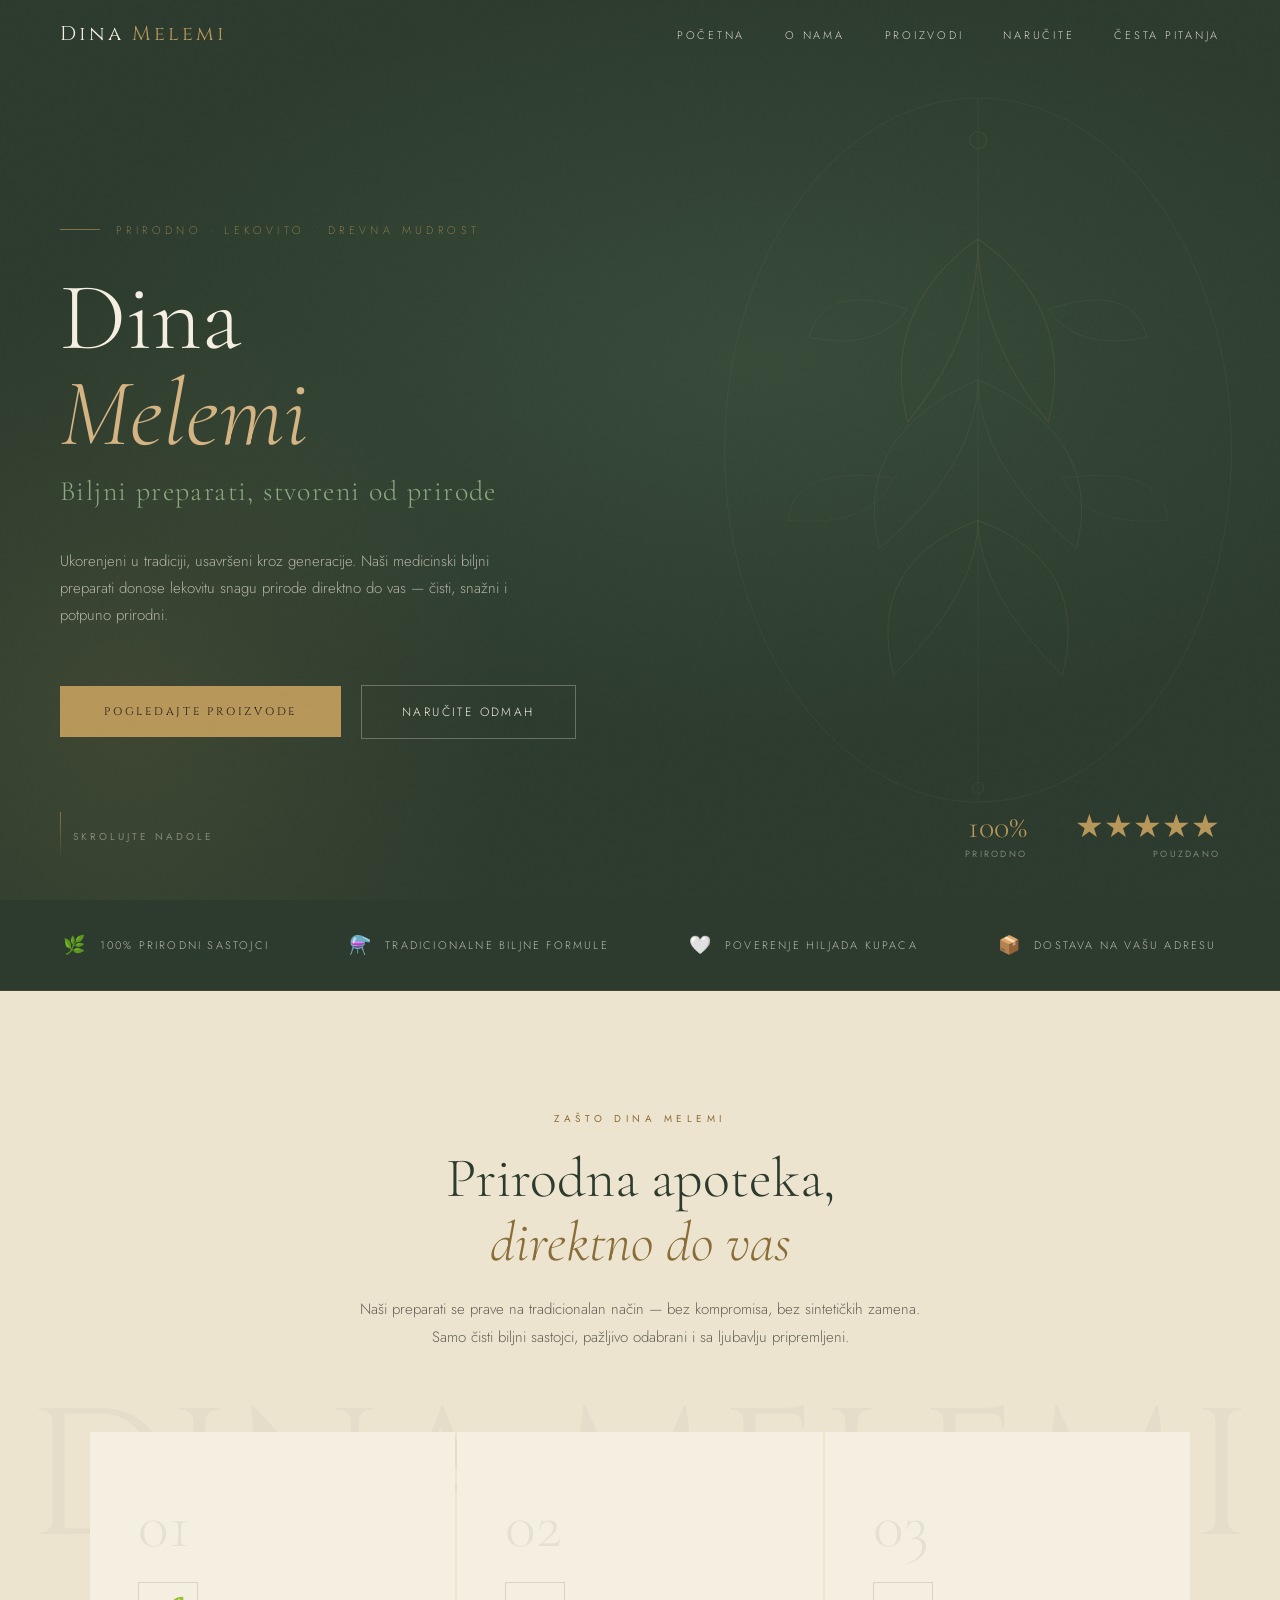
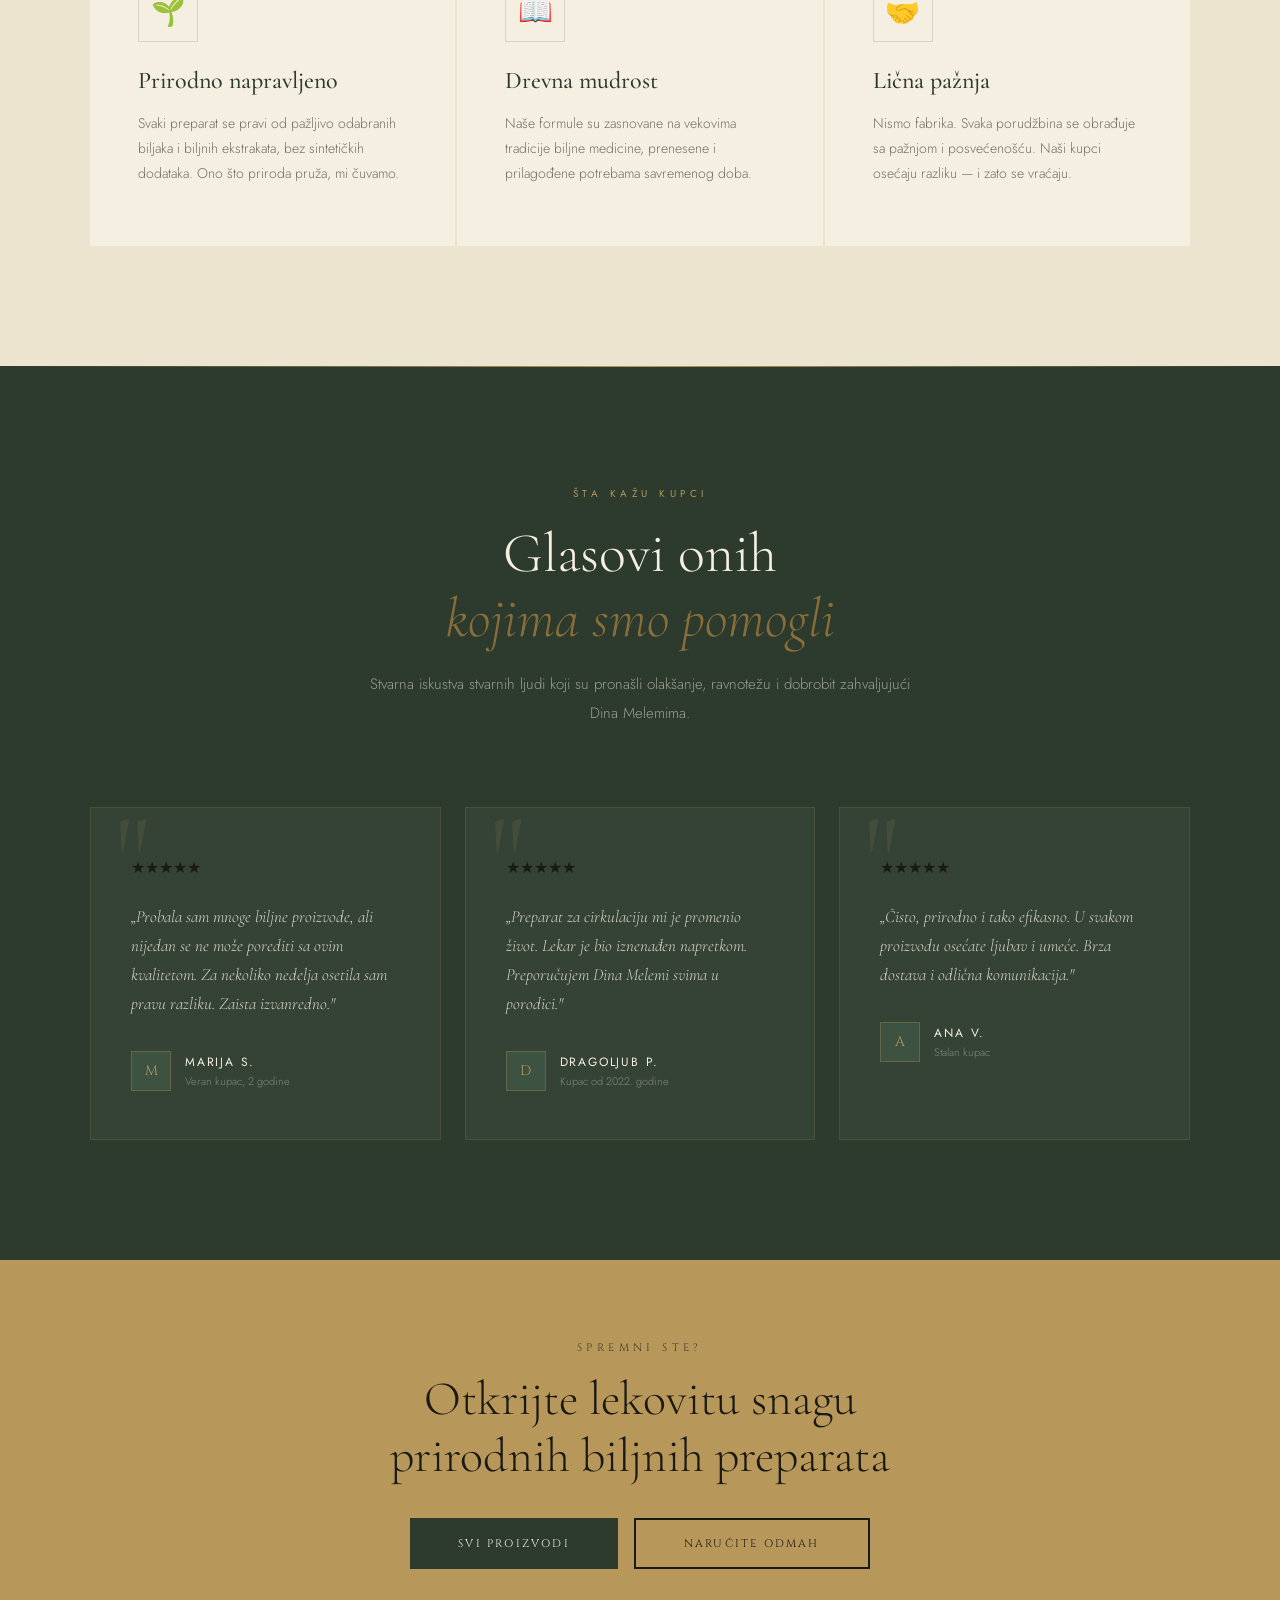
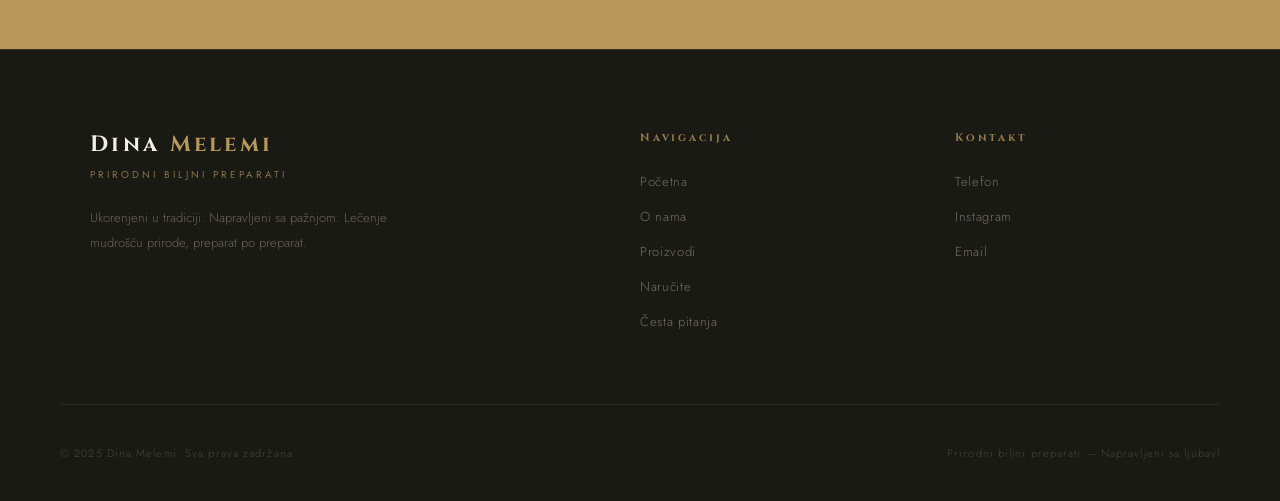
==== commit e2a760c1: "Update index.html" ====
--- a/index.html
+++ b/index.html
@@ -1710,7 +1710,7 @@
           <div class="author-avatar">M</div>
           <div>
             <div class="author-name">Marija S.</div>
-            <div class="author-detail">Verna kupac, 2 godine</div>
+            <div class="author-detail">Veran kupac, 2 godine</div>
           </div>
         </div>
       </div>
@@ -1732,7 +1732,7 @@
           <div class="author-avatar">A</div>
           <div>
             <div class="author-name">Ana V.</div>
-            <div class="author-detail">Stalna kupac</div>
+            <div class="author-detail">Stalan kupac</div>
           </div>
         </div>
       </div>
@@ -2256,7 +2256,7 @@
             <span class="faq-icon">+</span>
           </button>
           <div class="faq-answer">
-            <p>Naručivanje je veoma jednostavno — kontaktirajte nas telefonom <strong>+381 61 257 0478</strong>, putem Instagram-a <strong>@dina.melemi</strong>, Facebook-a ili imejlom na <strong><a href="/cdn-cgi/l/email-protection" class="__cf_email__" data-cfemail="81ece8f3eef2ede0f7f1f3eee5e8e2c1e6ece0e8edafe2eeec">[email&#160;protected]</a></strong>. Recite nam koji melem vas zanima i dogovorićemo se o svemu ostalom.</p>
+            <p>Naručivanje je veoma jednostavno — kontaktirajte nas telefonom <strong>+381 61 257 0478</strong>, putem Instagram-a <strong><a href="https://www.instagram.com/dina.melemi/" target="_blank" style="color:inherit;">@dina.melemi</a></strong> ili Facebook-a <strong><a href="https://www.facebook.com/people/Dinini-prirodni-melemi/100063545351866/" target="_blank" style="color:inherit;">Dinini prirodni melemi</a></strong>. Recite nam koji melem vas zanima i dogovorićemo se o svemu ostalom.</p>
           </div>
         </div>
 
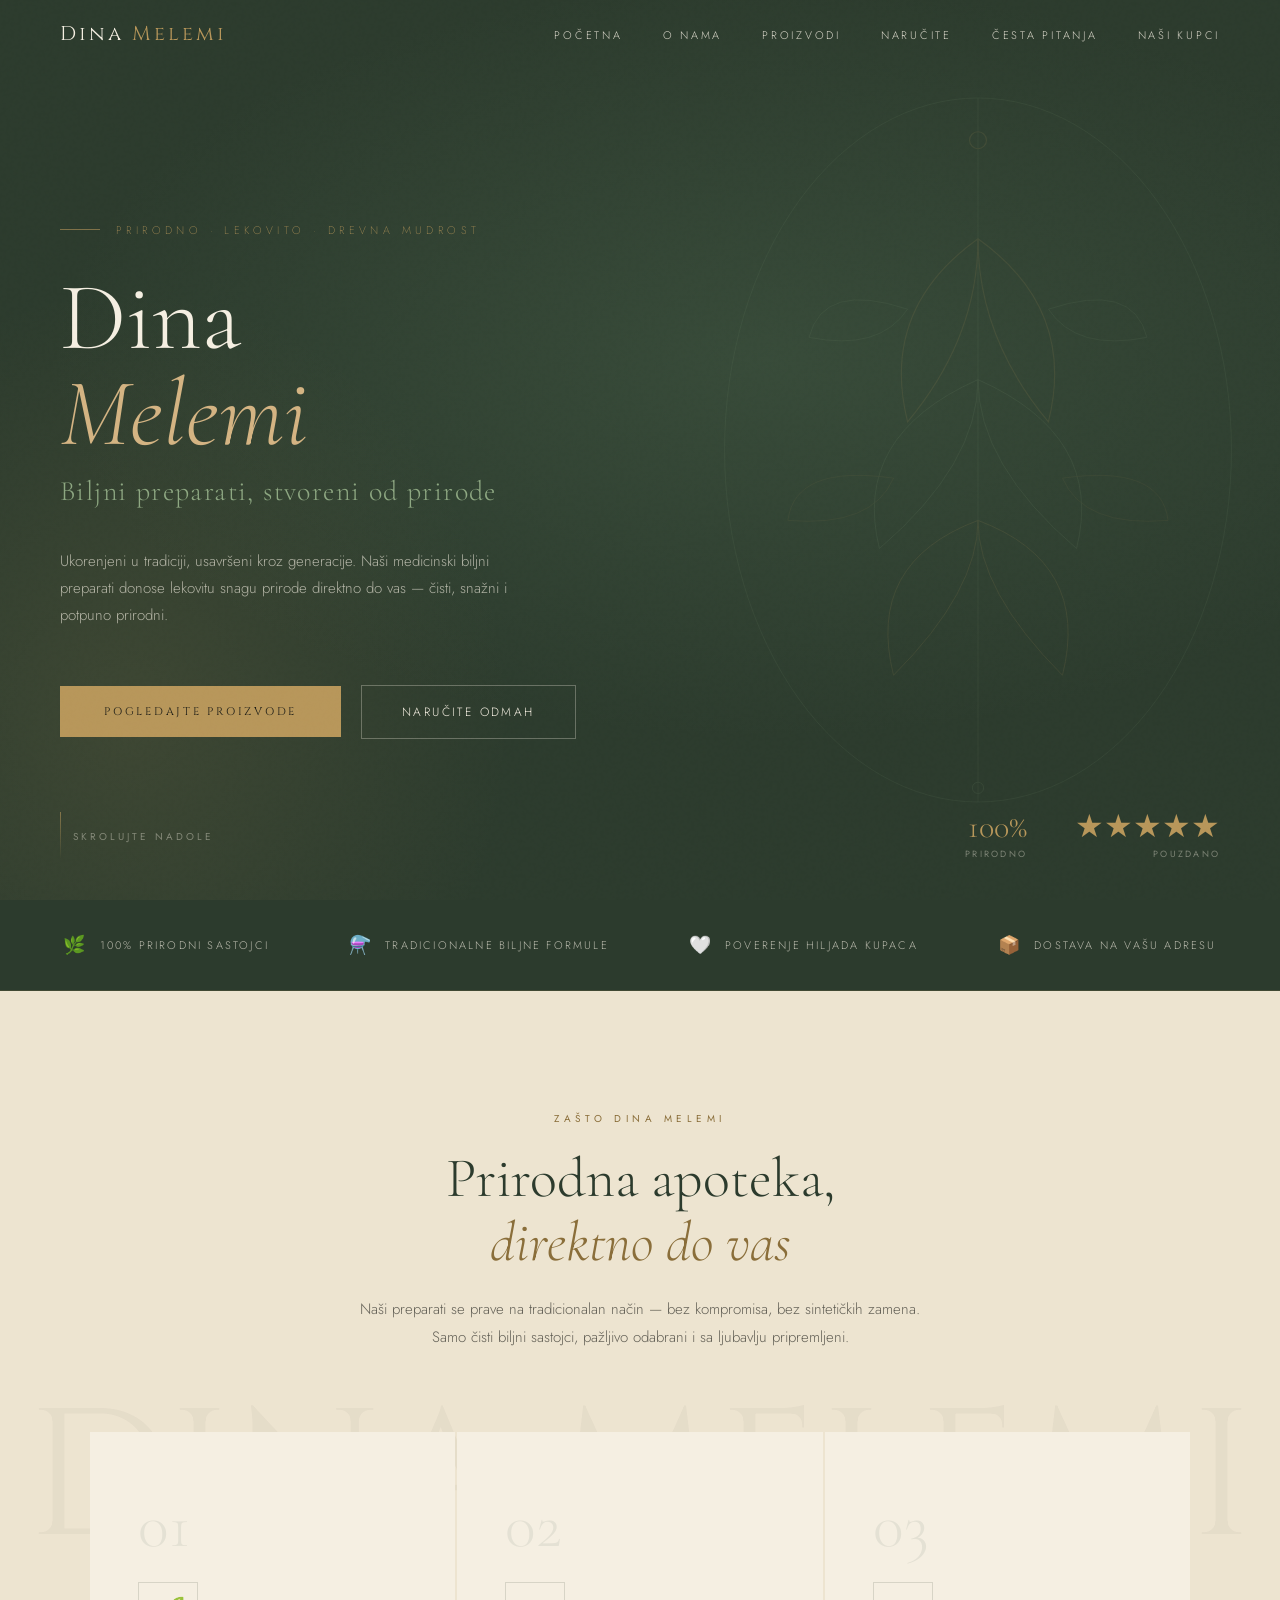
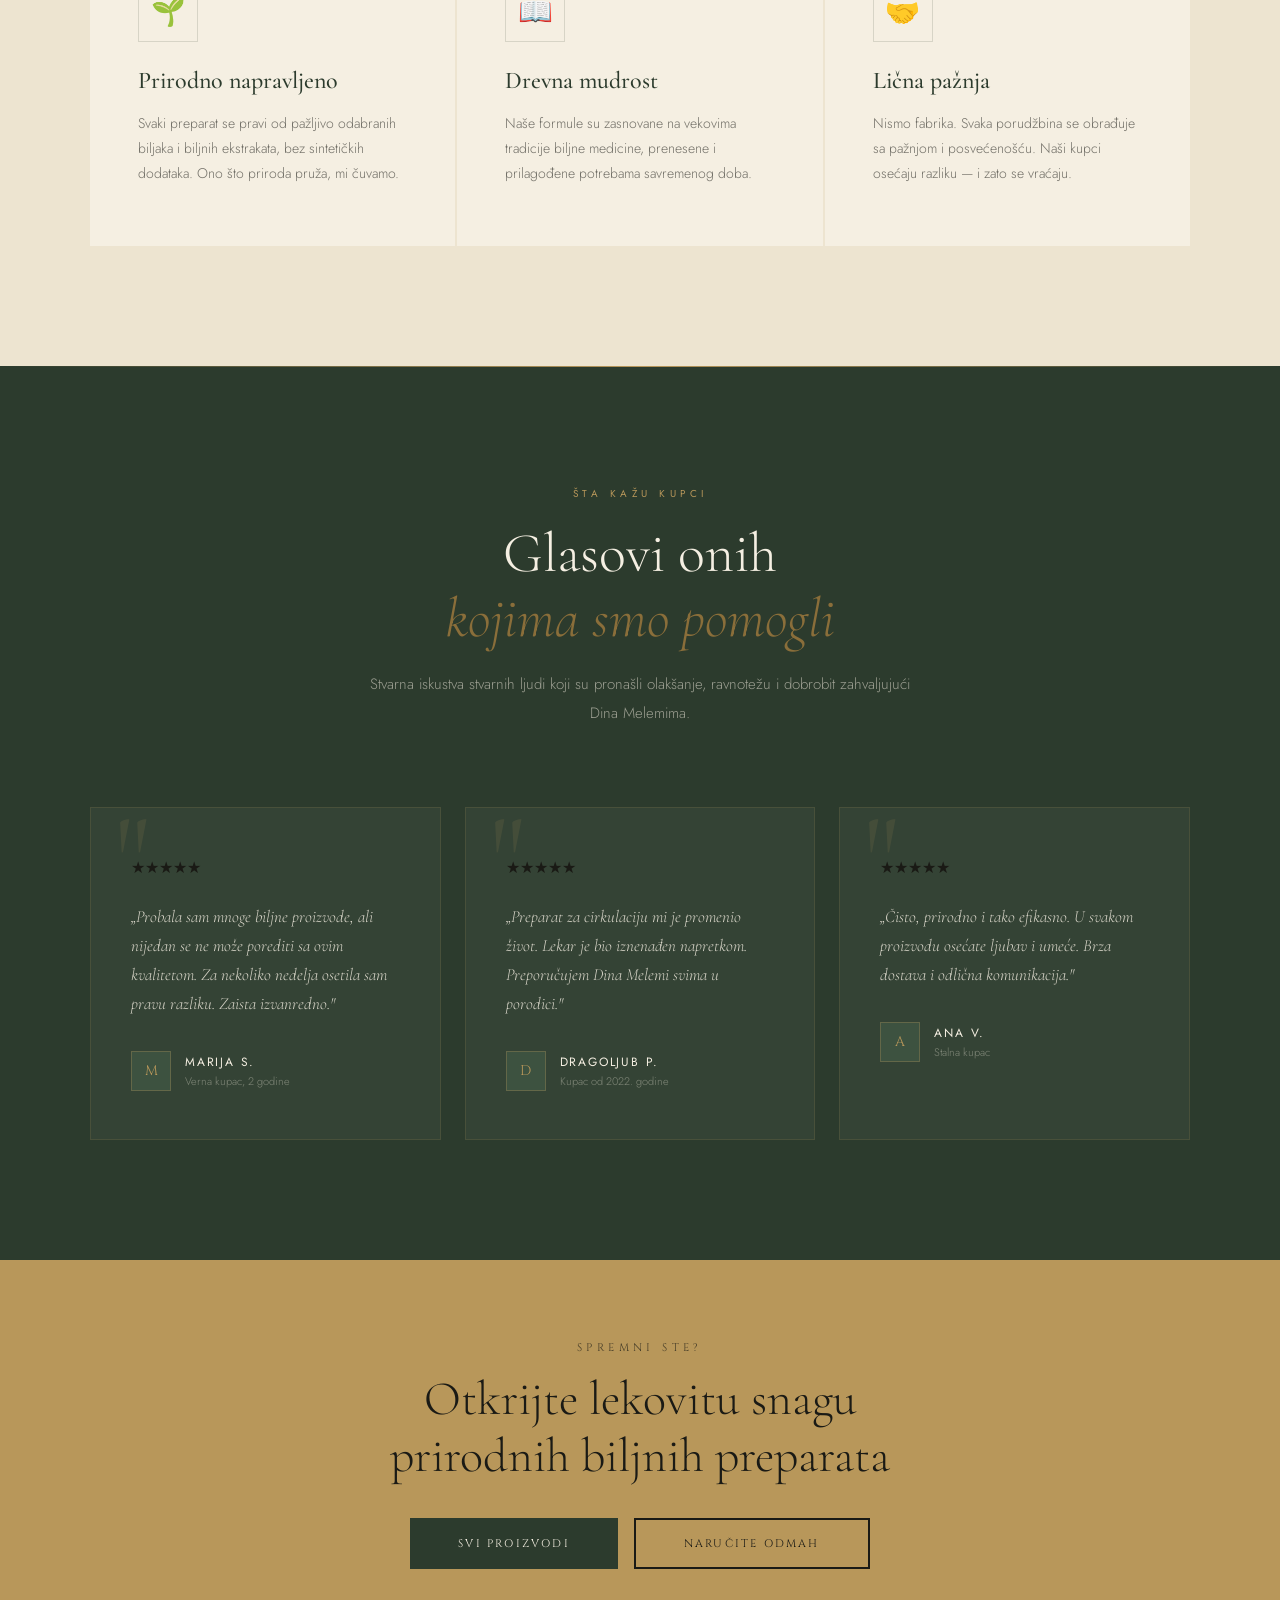
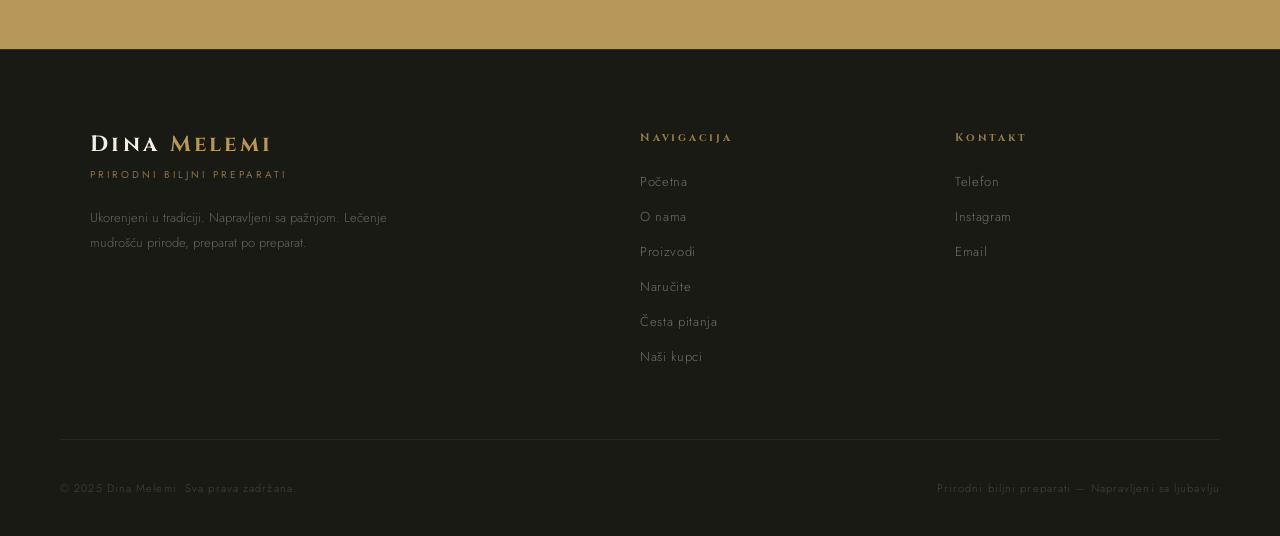
==== commit cbaffbd8: "Update fmt.Println message from 'Hello' to 'Goodbye'" ====
--- a/index.html
+++ b/index.html
@@ -24,7 +24,7 @@
 
 * { margin: 0; padding: 0; box-sizing: border-box; }
 
-html { scroll-behavior: smooth; }
+html { scroll-behavior: smooth; overflow-x: hidden; }
 
 body {
   font-family: 'Jost', sans-serif;
@@ -788,8 +788,8 @@
   font-weight: 300;
 }
 
-#page-products { display: none; min-height: 100vh; }
-#page-products.active { display: block; }
+#page-products { display: none; min-height: 100vh; overflow-x: hidden; }
+#page-products.active { display: block; overflow-x: hidden; }
 
 .products-hero {
   background: var(--forest);
@@ -817,7 +817,7 @@
   line-height: 1.8;
 }
 
-.products-section { padding: 100px 60px; background: var(--parchment); }
+.products-section { padding: 100px 60px; background: var(--parchment); overflow-x: hidden; }
 
 .products-grid {
   display: grid;
@@ -1282,6 +1282,7 @@
     border-bottom: 1px solid rgba(44,59,45,0.06);
     position: relative;
     overflow: hidden;
+    min-width: 0;
   }
   .catalog-item::before {
     content: '';
@@ -1322,6 +1323,8 @@
     flex: 1;
     line-height: 1.3;
     transition: color 0.3s;
+    min-width: 0;
+    word-break: break-word;
   }
   .catalog-price {
     font-family: 'Jost', sans-serif;
@@ -1425,13 +1428,13 @@
 /* ─── PRICE BANNER ─── */
 .price-banner {
   background: var(--gold);
-  padding: 20px 60px;
-  text-align: center;
+  padding: 24px 60px;
   display: flex;
+  flex-direction: column;
   align-items: center;
-  justify-content: center;
-  gap: 24px;
-  flex-wrap: wrap;
+  gap: 6px;
+  width: 100%;
+  box-sizing: border-box;
 }
 
 /* ─── CTA BAND ─── */
@@ -1439,6 +1442,95 @@
   background: var(--gold);
   padding: 80px 60px;
   text-align: center;
+}
+
+
+/* ─── NAŠI KUPCI — BEFORE/AFTER CARDS ─── */
+.ba-card {
+  background: var(--cream);
+  border: 1px solid rgba(184,151,90,0.15);
+  overflow: hidden;
+  transition: transform 0.4s ease, box-shadow 0.4s ease;
+}
+.ba-card:hover {
+  transform: translateY(-4px);
+  box-shadow: 0 20px 50px rgba(44,59,45,0.12);
+}
+.ba-images {
+  display: flex;
+  align-items: center;
+  gap: 0;
+  background: var(--forest);
+  padding: 32px 24px;
+}
+.ba-slot {
+  flex: 1;
+  position: relative;
+  aspect-ratio: 1/1;
+  background: rgba(255,255,255,0.05);
+  border: 1px solid rgba(184,151,90,0.15);
+  display: flex;
+  align-items: center;
+  justify-content: center;
+  overflow: hidden;
+}
+.ba-slot img {
+  width: 100%;
+  height: 100%;
+  object-fit: cover;
+  display: block;
+}
+.ba-placeholder {
+  font-size: 40px;
+  opacity: 0.3;
+}
+.ba-label-before,
+.ba-label-after {
+  position: absolute;
+  bottom: 8px;
+  left: 50%;
+  transform: translateX(-50%);
+  font-family: 'Cinzel', serif;
+  font-size: 9px;
+  letter-spacing: 0.25em;
+  text-transform: uppercase;
+  padding: 4px 10px;
+  white-space: nowrap;
+}
+.ba-label-before {
+  background: rgba(26,26,21,0.7);
+  color: rgba(245,239,226,0.7);
+}
+.ba-label-after {
+  background: var(--gold);
+  color: var(--ink);
+}
+.ba-arrow {
+  font-size: 20px;
+  color: var(--gold);
+  padding: 0 12px;
+  flex-shrink: 0;
+  opacity: 0.7;
+}
+.ba-info {
+  padding: 24px 28px 28px;
+  border-top: 2px solid var(--forest);
+}
+.ba-product {
+  font-family: 'Cinzel', serif;
+  font-size: 11px;
+  letter-spacing: 0.2em;
+  text-transform: uppercase;
+  color: var(--gold-dark);
+  margin-bottom: 8px;
+}
+.ba-desc {
+  font-family: 'Cormorant Garamond', serif;
+  font-size: 16px;
+  font-weight: 300;
+  line-height: 1.7;
+  color: rgba(26,26,21,0.6);
+  font-style: italic;
 }
 
 /* ══════════════════════════════════════════
@@ -1537,13 +1629,18 @@
   .faq-question { font-size: 17px; padding: 18px 0; }
   .faq-category { margin-bottom: 40px; }
 
+  /* KUPCI GRID */
+  #kupci-grid { grid-template-columns: 1fr !important; }
+  .ba-images { padding: 20px 16px; }
+  .ba-info { padding: 20px 20px 24px; }
+
   /* FOOTER */
   footer { padding: 48px 20px 32px; }
   .footer-inner { grid-template-columns: 1fr; gap: 32px; margin-bottom: 40px; }
   .footer-bottom { flex-direction: column; gap: 8px; text-align: center; }
 
   /* PRICE BANNER */
-  .price-banner { padding: 16px 20px; flex-direction: column; gap: 8px; }
+  .price-banner { padding: 16px 20px; flex-direction: column; align-items: center; gap: 8px; }
   /* CTA BAND */
   .cta-band { padding: 48px 20px; }
 
@@ -1588,6 +1685,7 @@
     <li><a onclick="showPage('products')">Proizvodi</a></li>
     <li><a onclick="showPage('ordering')">Naručite</a></li>
     <li><a onclick="showPage('faq')">Česta pitanja</a></li>
+    <li><a onclick="showPage('kupci')">Naši kupci</a></li>
   </ul>
   <button class="nav-hamburger" id="hamburger" onclick="toggleMobileMenu()" aria-label="Meni">
     <span></span><span></span><span></span>
@@ -1601,6 +1699,7 @@
   <li><a onclick="showPage('products');closeMobileMenu()">Proizvodi</a></li>
   <li><a onclick="showPage('ordering');closeMobileMenu()">Naručite</a></li>
   <li><a onclick="showPage('faq');closeMobileMenu()">Česta pitanja</a></li>
+  <li><a onclick="showPage('kupci');closeMobileMenu()">Naši kupci</a></li>
 </ul>
 
 <!-- ══════════════════════════════════════
@@ -1710,7 +1809,7 @@
           <div class="author-avatar">M</div>
           <div>
             <div class="author-name">Marija S.</div>
-            <div class="author-detail">Veran kupac, 2 godine</div>
+            <div class="author-detail">Verna kupac, 2 godine</div>
           </div>
         </div>
       </div>
@@ -1732,7 +1831,7 @@
           <div class="author-avatar">A</div>
           <div>
             <div class="author-name">Ana V.</div>
-            <div class="author-detail">Stalan kupac</div>
+            <div class="author-detail">Stalna kupac</div>
           </div>
         </div>
       </div>
@@ -1831,22 +1930,22 @@
   </div>
 
   <!-- PRICE BANNER -->
-  <div class="price-banner">
-    <div style="display:flex; align-items:center; gap:12px;">
+  <div style="background:var(--gold); padding:24px 20px; width:100%; display:flex; flex-direction:column; align-items:center; justify-content:center; text-align:center; box-sizing:border-box;">
+    <div style="display:flex; align-items:center; gap:16px; margin-bottom:4px;">
       <div style="width:32px; height:1px; background:var(--ink); opacity:0.4;"></div>
       <span style="font-family:'Cinzel',serif; font-size:10px; letter-spacing:0.3em; text-transform:uppercase; color:var(--ink); opacity:0.65;">Cena svih preparata</span>
       <div style="width:32px; height:1px; background:var(--ink); opacity:0.4;"></div>
     </div>
-    <span style="font-family:'Cormorant Garamond',serif; font-size:36px; font-weight:500; color:var(--ink); letter-spacing:0.05em;">700,00 <span style="font-size:20px; font-weight:300;">din</span></span>
-    <div style="display:flex; align-items:center; gap:12px;">
+    <div style="font-family:'Cormorant Garamond',serif; font-size:36px; font-weight:500; color:var(--ink); letter-spacing:0.05em; line-height:1.2;">700,00 <span style="font-size:20px; font-weight:300;">din</span></div>
+    <div style="display:flex; align-items:center; gap:16px; margin-top:4px;">
       <div style="width:32px; height:1px; background:var(--ink); opacity:0.4;"></div>
       <span style="font-family:'Cinzel',serif; font-size:10px; letter-spacing:0.3em; text-transform:uppercase; color:var(--ink); opacity:0.65;">po komadu</span>
       <div style="width:32px; height:1px; background:var(--ink); opacity:0.4;"></div>
     </div>
   </div>
 
-  <div class="products-section" style="padding:80px 60px;">
-    <div style="max-width:1200px; margin:0 auto;">
+  <div class="products-section">
+    <div style="max-width:1200px; margin:0 auto; overflow-x:hidden;">
 
       <!-- CATALOG GRID -->
       <div style="display:grid; grid-template-columns:repeat(4,1fr); gap:2px;" id="catalog-grid">
@@ -2465,23 +2564,94 @@
 
 </div>
 
+
+
+<!-- ══════════════════════════════════════
+     STRANICA: NAŠI KUPCI
+══════════════════════════════════════ -->
+<div id="page-kupci" class="page">
+
+  <div class="ordering-hero">
+    <div class="section-eyebrow" style="color:var(--gold); margin-bottom:20px; font-size:10px; letter-spacing:0.45em; text-transform:uppercase; font-family:'Jost',sans-serif; font-weight:200;">Rezultati koji govore sami za sebe</div>
+    <h1>Naši <em>kupci</em></h1>
+    <p style="margin-top:20px;">Pravi ljudi, pravi rezultati. Pogledajte šta su naši preparati uradili za njih.</p>
+  </div>
+
+  <div style="padding:80px 60px; background:var(--parchment);">
+    <div style="max-width:1100px; margin:0 auto;">
+
+      <!-- INTRO -->
+      <div class="reveal" style="text-align:center; margin-bottom:80px;">
+        <div class="ornamental-divider" style="justify-content:center; margin-bottom:32px;">
+          <div class="line" style="background:linear-gradient(to right,transparent,var(--gold));"></div>
+          <div class="diamond"></div>
+          <div class="line rev" style="background:linear-gradient(to left,transparent,var(--gold));"></div>
+        </div>
+        <p style="font-family:'Cormorant Garamond',serif; font-size:20px; font-weight:300; color:var(--forest); font-style:italic; max-width:600px; margin:0 auto; line-height:1.8;">Sve fotografije su dobrovoljno ustupljene od strane naših kupaca. Rezultati se mogu razlikovati od osobe do osobe.</p>
+      </div>
+
+      <!-- BEFORE/AFTER GRID -->
+      <div id="kupci-grid" style="display:grid; grid-template-columns:repeat(2,1fr); gap:32px;">
+
+        <!-- KARTA 1: Melem za bubuljice -->
+        <div class="ba-card reveal">
+          <div class="ba-images">
+            <div class="ba-slot">
+              <img src="[data-uri]" alt="Pre - Melem za bubuljice" />
+              <div class="ba-label-before">Pre</div>
+            </div>
+            <div class="ba-arrow">→</div>
+            <div class="ba-slot">
+              <img src="[data-uri]" alt="Posle - Melem za bubuljice" />
+              <div class="ba-label-after">Posle</div>
+            </div>
+          </div>
+          <div class="ba-info">
+            <div class="ba-product">Melem za bubuljice</div>
+            <p class="ba-desc">Vidljivo smanjenje bubuljica i crvenila u kratkom vremenskom periodu redovne upotrebe.</p>
+          </div>
+        </div>
+
+        <!-- KARTA 2: Melem za gljivice -->
+        <div class="ba-card reveal reveal-delay-1">
+          <div class="ba-images">
+            <div class="ba-slot">
+              <img src="[data-uri]" alt="Pre - Melem za gljivice" />
+              <div class="ba-label-before">Pre</div>
+            </div>
+            <div class="ba-arrow">→</div>
+            <div class="ba-slot">
+              <img src="[data-uri]" alt="Posle - Melem za gljivice" style="object-position: center 30%;" />
+              <div class="ba-label-after">Posle</div>
+            </div>
+          </div>
+          <div class="ba-info">
+            <div class="ba-product">Melem za gljivice</div>
+            <p class="ba-desc">Vidljivo poboljšanje stanja nokta — smanjenje gljivične infekcije uz redovnu primenu melema.</p>
+          </div>
+        </div>
+
+      </div>
+
+      <!-- CTA -->
+      <div class="reveal" style="text-align:center; margin-top:80px; padding:60px 40px; background:var(--forest);">
+        <div class="ornamental-divider" style="justify-content:center; margin-bottom:32px;">
+          <div class="line" style="background:linear-gradient(to right,transparent,var(--gold));"></div>
+          <div class="diamond"></div>
+          <div class="line rev" style="background:linear-gradient(to left,transparent,var(--gold));"></div>
+        </div>
+        <p style="font-family:'Cormorant Garamond',serif; font-size:clamp(18px,3vw,28px); font-weight:300; color:var(--cream); font-style:italic; margin-bottom:8px;">Imate odlične rezultate sa našim melemima?</p>
+        <p style="font-size:13px; color:rgba(245,239,226,0.5); margin-bottom:32px; font-weight:300;">Podelite vašu priču sa nama i pomozite drugima da pronađu pravi preparat.</p>
+        <button onclick="showPage('ordering')" class="btn-primary">Kontaktirajte nas</button>
+      </div>
+
+    </div>
+  </div>
+
+</div>
+
+
 <script>
-function getEmail() {
-  var u = 'miroslavprodic';
-  var d = 'gmail.com';
-  return 'mailto:' + u + '@' + d;
-}
-
-function populateEmails() {
-  var u = 'miroslavprodic';
-  var d = 'gmail.com';
-  var addr = u + '@' + d;
-  var bannerText = document.getElementById('banner-email-text');
-  if (bannerText) bannerText.textContent = addr;
-  var bannerLink = document.getElementById('banner-email-link');
-  if (bannerLink) bannerLink.href = 'mailto:' + addr;
-}
-
 function toggleMobileMenu() {
   var h = document.getElementById('hamburger');
   var o = document.getElementById('nav-overlay');
@@ -2518,6 +2688,22 @@
   }
 }
 
+function getEmail() {
+  var u = 'miroslavprodic';
+  var d = 'gmail.com';
+  return 'mailto:' + u + '@' + d;
+}
+
+function populateEmails() {
+  var u = 'miroslavprodic';
+  var d = 'gmail.com';
+  var addr = u + '@' + d;
+  var bannerText = document.getElementById('banner-email-text');
+  if (bannerText) bannerText.textContent = addr;
+  var bannerLink = document.getElementById('banner-email-link');
+  if (bannerLink) bannerLink.href = 'mailto:' + addr;
+}
+
 function showPage(name) {
   document.querySelectorAll('.page').forEach(function(p) { p.classList.remove('active'); });
   var page = document.getElementById('page-' + name);
@@ -2563,6 +2749,7 @@
           <li><a onclick="showPage('products')">Proizvodi</a></li>
           <li><a onclick="showPage('ordering')">Naručite</a></li>
           <li><a onclick="showPage('faq')">Česta pitanja</a></li>
+          <li><a onclick="showPage('kupci')">Naši kupci</a></li>
         </ul>
       </div>
       <div class="footer-col">
@@ -2574,6 +2761,11 @@
         </ul>
       </div>
     </div>
-    <div class="footer-bottom">
+        <div class="footer-bottom">
       <p>© 2025 Dina Melemi. Sva prava zadržana.</p>
-      <p>Prirodni biljni preparati — Napravljeni sa ljubavl
+      <p>Prirodni biljni preparati — Napravljeni sa ljubavlju</p>
+    </div>
+  </footer>
+
+</body>
+</html>
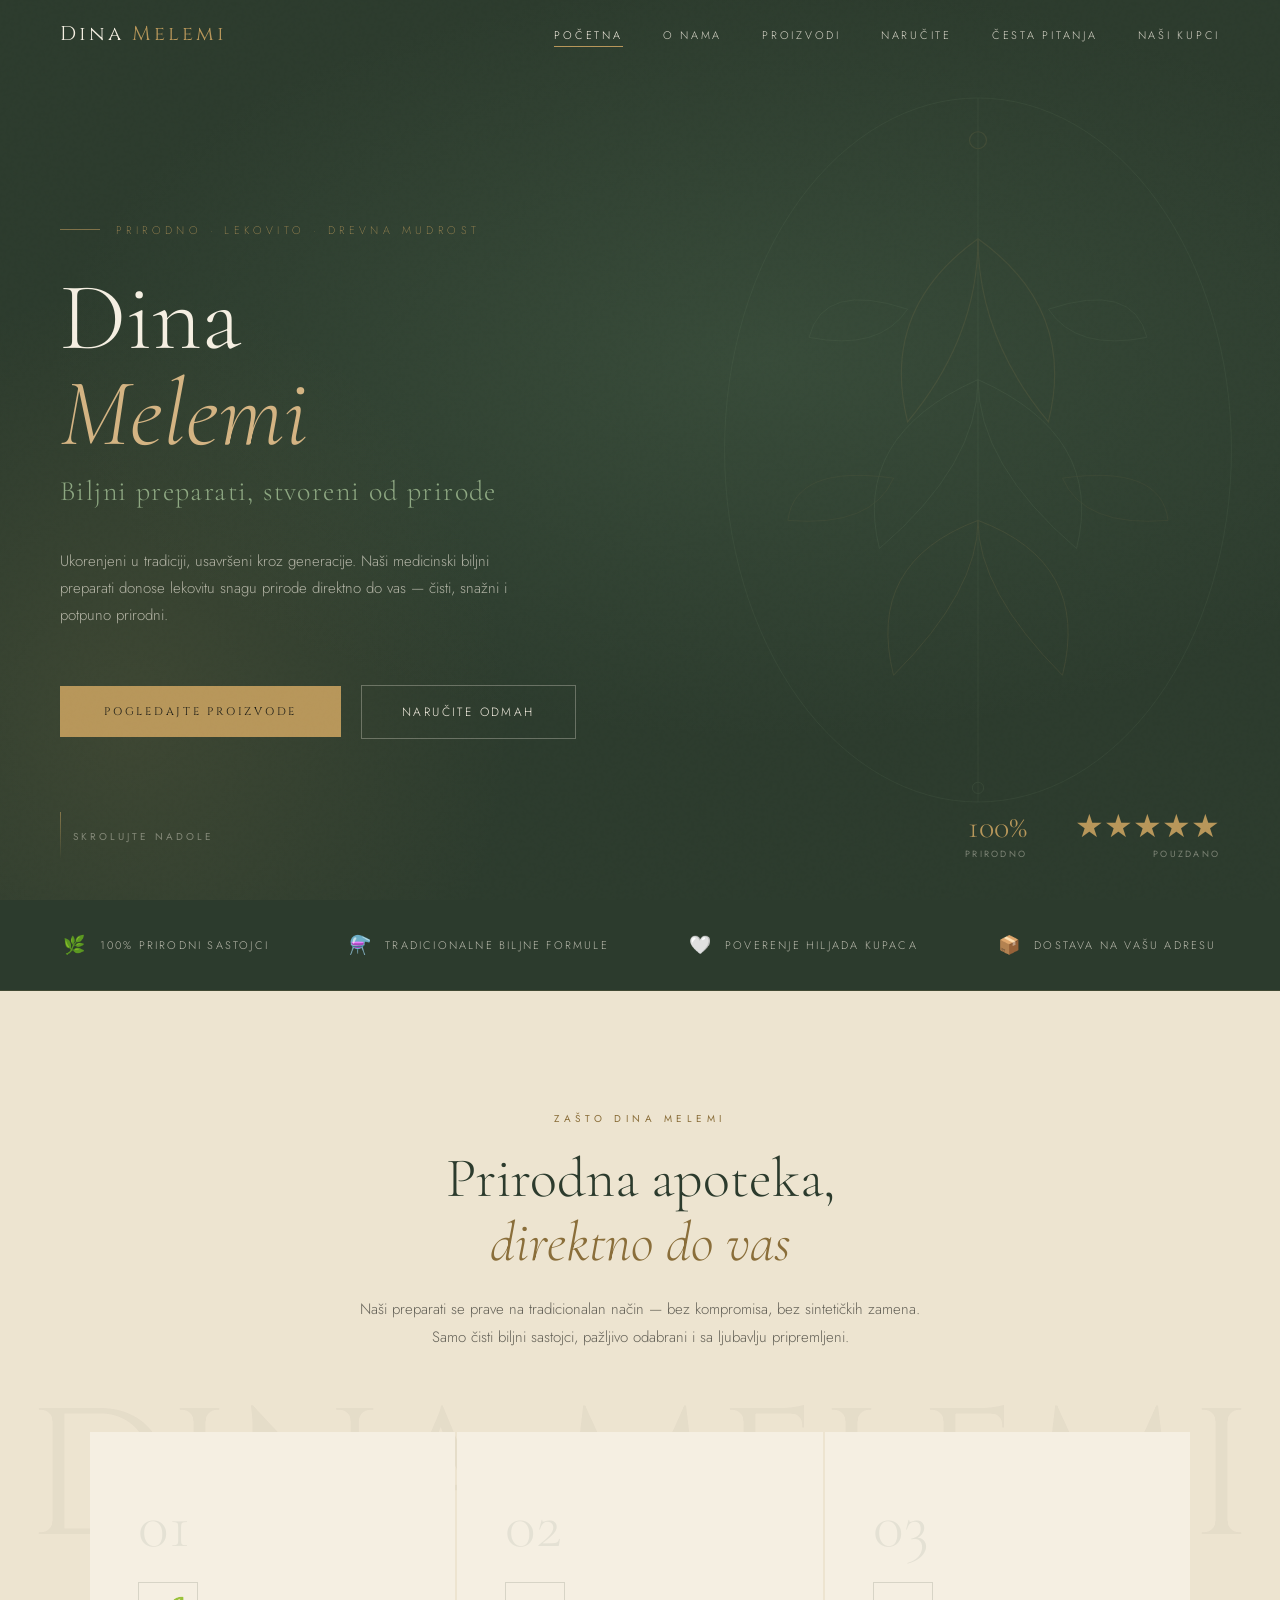
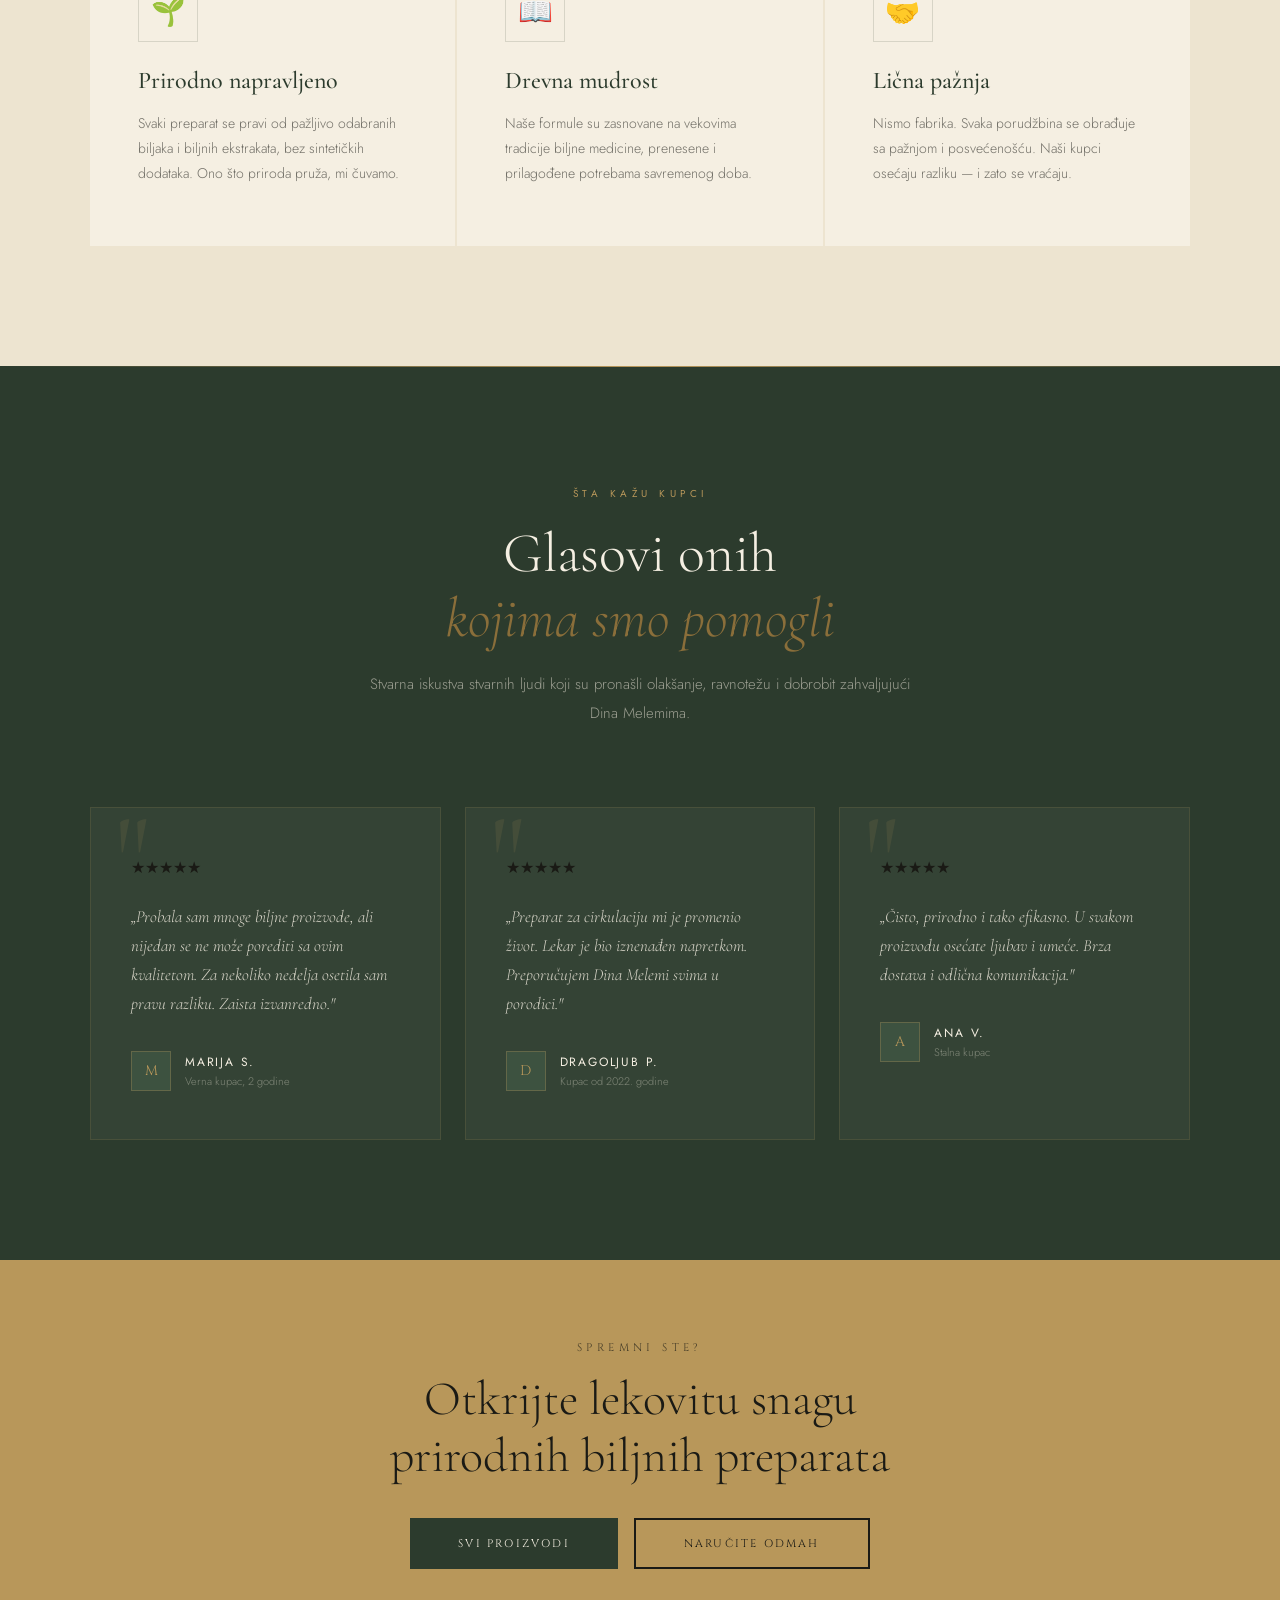
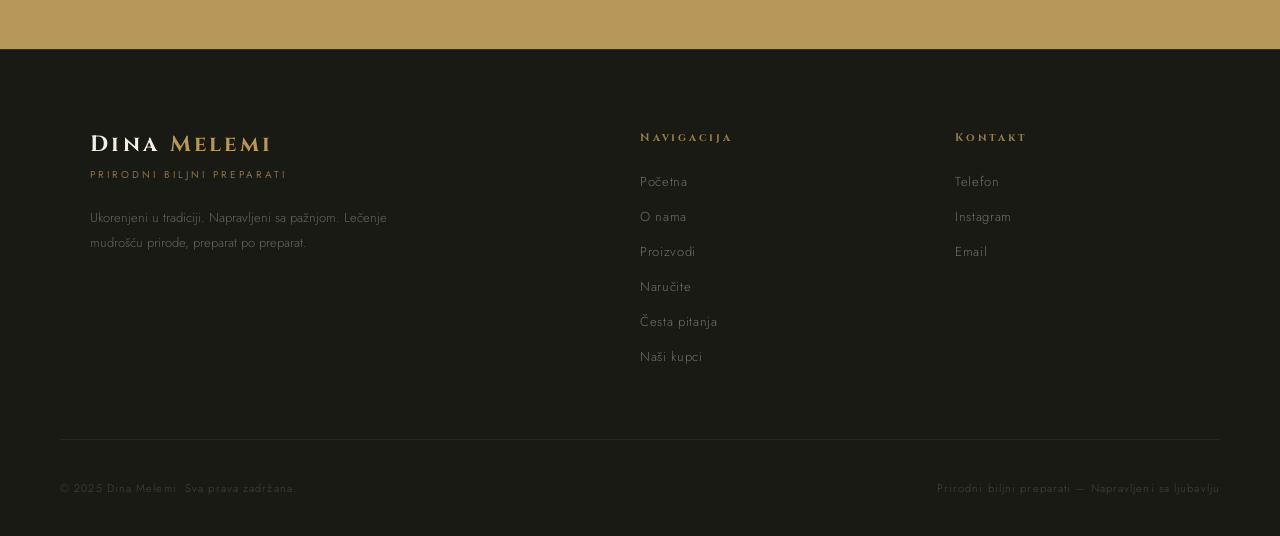
==== commit 586674dd: "Convert to multi-page: separate HTML/CSS/JS files" ====
--- a/index.html
+++ b/index.html
@@ -1,1713 +1,40 @@
 <!DOCTYPE html>
 <html lang="sr-Latn">
 <head>
-<meta charset="UTF-8">
-<meta name="viewport" content="width=device-width, initial-scale=1.0">
-<title>Dina Melemi — Prirodni Biljni Preparati</title>
-<link rel="preconnect" href="https://fonts.googleapis.com">
-<link href="https://fonts.googleapis.com/css2?family=Cormorant+Garamond:ital,wght@0,300;0,400;0,500;0,600;1,300;1,400;1,500&family=Cinzel:wght@400;500&family=Jost:wght@200;300;400&display=swap" rel="stylesheet">
-<style>
-:root {
-  --cream: #F5EFE2;
-  --parchment: #EDE4D0;
-  --gold: #B8975A;
-  --gold-light: #D4B483;
-  --gold-dark: #8A6E3A;
-  --forest: #2C3B2D;
-  --forest-mid: #3D5240;
-  --forest-light: #5A7A5D;
-  --bark: #6B4F3A;
-  --ink: #1A1A15;
-  --sage: #8EA882;
-  --mist: #C8D5C2;
-}
-
-* { margin: 0; padding: 0; box-sizing: border-box; }
-
-html { scroll-behavior: smooth; overflow-x: hidden; }
-
-body {
-  font-family: 'Jost', sans-serif;
-  background: var(--cream);
-  color: var(--ink);
-  overflow-x: hidden;
-}
-
-body::before {
-  content: '';
-  position: fixed;
-  inset: 0;
-  background-image: url("data:image/svg+xml,%3Csvg viewBox='0 0 256 256' xmlns='http://www.w3.org/2000/svg'%3E%3Cfilter id='noise'%3E%3CfeTurbulence type='fractalNoise' baseFrequency='0.9' numOctaves='4' stitchTiles='stitch'/%3E%3C/filter%3E%3Crect width='100%25' height='100%25' filter='url(%23noise)' opacity='0.035'/%3E%3C/svg%3E");
-  pointer-events: none;
-  z-index: 9999;
-  opacity: 0.4;
-}
-
-nav {
-  position: fixed;
-  top: 0; left: 0; right: 0;
-  z-index: 200;
-  padding: 20px 60px;
-  display: flex;
-  align-items: center;
-  justify-content: space-between;
-  transition: all 0.5s ease;
-}
-nav.scrolled {
-  background: rgba(28,35,28,0.97);
-  backdrop-filter: blur(12px);
-  padding: 14px 60px;
-  border-bottom: 1px solid rgba(184,151,90,0.2);
-}
-.nav-logo {
-  font-family: 'Cinzel', serif;
-  font-size: 20px;
-  color: var(--cream);
-  letter-spacing: 0.15em;
-  text-decoration: none;
-  cursor: pointer;
-  z-index: 201;
-  position: relative;
-}
-.nav-logo span { color: var(--gold); }
-.nav-links {
-  display: flex;
-  gap: 40px;
-  list-style: none;
-}
-.nav-links a {
-  font-family: 'Jost', sans-serif;
-  font-weight: 300;
-  font-size: 11px;
-  letter-spacing: 0.25em;
-  text-transform: uppercase;
-  color: var(--cream);
-  text-decoration: none;
-  opacity: 0.85;
-  transition: all 0.3s;
-  cursor: pointer;
-  position: relative;
-}
-.nav-links a::after {
-  content: '';
-  position: absolute;
-  bottom: -4px; left: 0; right: 0;
-  height: 1px;
-  background: var(--gold);
-  transform: scaleX(0);
-  transform-origin: left;
-  transition: transform 0.3s ease;
-}
-.nav-links a:hover { opacity: 1; }
-.nav-links a:hover::after { transform: scaleX(1); }
-
-/* ─── HAMBURGER ─── */
-.nav-hamburger {
-  display: none;
-  flex-direction: column;
-  justify-content: center;
-  gap: 5px;
-  width: 36px;
-  height: 36px;
-  cursor: pointer;
-  z-index: 201;
-  position: relative;
-  background: none;
-  border: none;
-  padding: 0;
-}
-.nav-hamburger span {
-  display: block;
-  width: 100%;
-  height: 1.5px;
-  background: var(--cream);
-  transition: all 0.35s ease;
-  transform-origin: center;
-}
-.nav-hamburger.open span:nth-child(1) { transform: translateY(6.5px) rotate(45deg); }
-.nav-hamburger.open span:nth-child(2) { opacity: 0; transform: scaleX(0); }
-.nav-hamburger.open span:nth-child(3) { transform: translateY(-6.5px) rotate(-45deg); }
-
-/* ─── MOBILE MENU OVERLAY ─── */
-.nav-overlay {
-  display: none;
-  position: fixed;
-  inset: 0;
-  background: var(--forest);
-  z-index: 199;
-  flex-direction: column;
-  align-items: center;
-  justify-content: center;
-  gap: 0;
-  opacity: 0;
-  transition: opacity 0.35s ease;
-}
-.nav-overlay.open {
-  display: flex;
-  opacity: 1;
-}
-.nav-overlay li {
-  list-style: none;
-  border-bottom: 1px solid rgba(184,151,90,0.1);
-  width: 100%;
-  text-align: center;
-}
-.nav-overlay li:first-child { border-top: 1px solid rgba(184,151,90,0.1); }
-.nav-overlay a {
-  display: block;
-  padding: 22px 40px;
-  font-family: 'Cormorant Garamond', serif;
-  font-size: 26px;
-  font-weight: 300;
-  letter-spacing: 0.08em;
-  color: var(--cream);
-  text-decoration: none;
-  cursor: pointer;
-  transition: color 0.3s;
-}
-.nav-overlay a:hover { color: var(--gold); }
-
-.page { display: none; min-height: 100vh; }
-.page.active { display: block; }
-
-#page-home {
-  display: none;
-  min-height: 100vh;
-  position: relative;
-  background: var(--forest);
-  overflow: hidden;
-}
-#page-home.active { display: block; }
-
-.hero-bg {
-  position: absolute;
-  inset: 0;
-  background: 
-    radial-gradient(ellipse 80% 60% at 60% 40%, rgba(90,122,93,0.25) 0%, transparent 70%),
-    radial-gradient(ellipse 50% 80% at 10% 80%, rgba(184,151,90,0.12) 0%, transparent 60%),
-    radial-gradient(ellipse 60% 50% at 90% 10%, rgba(44,59,45,0.8) 0%, transparent 70%);
-  background-color: var(--forest);
-}
-
-.hero-botanical {
-  position: absolute;
-  right: -50px;
-  top: 50%;
-  transform: translateY(-50%);
-  width: 55%;
-  opacity: 0.12;
-  animation: slowFloat 8s ease-in-out infinite;
-}
-
-@keyframes slowFloat {
-  0%, 100% { transform: translateY(-50%) rotate(0deg); }
-  50% { transform: translateY(-52%) rotate(1deg); }
-}
-
-.hero-content {
-  position: relative;
-  z-index: 10;
-  min-height: 100vh;
-  display: flex;
-  flex-direction: column;
-  justify-content: center;
-  padding: 120px 60px 60px;
-  max-width: 700px;
-}
-
-.hero-eyebrow {
-  font-family: 'Jost', sans-serif;
-  font-weight: 200;
-  font-size: 11px;
-  letter-spacing: 0.4em;
-  text-transform: uppercase;
-  color: var(--gold);
-  margin-bottom: 32px;
-  opacity: 0;
-  animation: fadeUp 1s ease 0.3s forwards;
-  display: flex;
-  align-items: center;
-  gap: 16px;
-}
-
-.hero-eyebrow::before {
-  content: '';
-  display: block;
-  width: 40px;
-  height: 1px;
-  background: var(--gold);
-  opacity: 0.6;
-}
-
-.hero-title {
-  font-family: 'Cormorant Garamond', serif;
-  font-weight: 300;
-  font-size: clamp(52px, 8vw, 96px);
-  line-height: 1.0;
-  color: var(--cream);
-  margin-bottom: 12px;
-  opacity: 0;
-  animation: fadeUp 1s ease 0.5s forwards;
-}
-
-.hero-title em { font-style: italic; color: var(--gold-light); }
-
-.hero-subtitle {
-  font-family: 'Cormorant Garamond', serif;
-  font-weight: 300;
-  font-size: clamp(18px, 2.5vw, 28px);
-  color: var(--sage);
-  margin-bottom: 40px;
-  letter-spacing: 0.05em;
-  opacity: 0;
-  animation: fadeUp 1s ease 0.7s forwards;
-}
-
-.hero-body {
-  font-family: 'Jost', sans-serif;
-  font-weight: 300;
-  font-size: 15px;
-  line-height: 1.8;
-  color: rgba(245,239,226,0.65);
-  max-width: 460px;
-  margin-bottom: 56px;
-  opacity: 0;
-  animation: fadeUp 1s ease 0.9s forwards;
-}
-
-.hero-cta-group {
-  display: flex;
-  gap: 20px;
-  align-items: center;
-  opacity: 0;
-  animation: fadeUp 1s ease 1.1s forwards;
-}
-
-.btn-primary {
-  font-family: 'Cinzel', serif;
-  font-size: 11px;
-  letter-spacing: 0.25em;
-  text-transform: uppercase;
-  color: var(--ink);
-  background: var(--gold);
-  border: none;
-  padding: 18px 44px;
-  cursor: pointer;
-  transition: all 0.4s ease;
-  text-decoration: none;
-  display: inline-block;
-}
-
-.btn-primary:hover {
-  background: var(--gold-light);
-  transform: translateY(-2px);
-  box-shadow: 0 12px 40px rgba(184,151,90,0.35);
-}
-
-.btn-ghost {
-  font-family: 'Jost', sans-serif;
-  font-weight: 300;
-  font-size: 12px;
-  letter-spacing: 0.2em;
-  text-transform: uppercase;
-  color: var(--cream);
-  background: transparent;
-  border: 1px solid rgba(245,239,226,0.3);
-  padding: 17px 40px;
-  cursor: pointer;
-  transition: all 0.4s ease;
-  text-decoration: none;
-  display: inline-block;
-}
-
-.btn-ghost:hover { border-color: var(--gold); color: var(--gold); }
-
-.scroll-hint {
-  position: absolute;
-  bottom: 40px;
-  left: 60px;
-  display: flex;
-  align-items: center;
-  gap: 12px;
-  color: rgba(245,239,226,0.4);
-  font-size: 10px;
-  letter-spacing: 0.3em;
-  text-transform: uppercase;
-  opacity: 0;
-  animation: fadeUp 1s ease 1.5s forwards;
-}
-
-.scroll-line {
-  width: 1px;
-  height: 48px;
-  background: linear-gradient(to bottom, rgba(184,151,90,0.6), transparent);
-  animation: scrollPulse 2s ease-in-out infinite;
-}
-
-@keyframes scrollPulse {
-  0%, 100% { opacity: 0.4; }
-  50% { opacity: 1; }
-}
-
-.hero-stats {
-  position: absolute;
-  bottom: 40px;
-  right: 60px;
-  display: flex;
-  gap: 48px;
-  opacity: 0;
-  animation: fadeUp 1s ease 1.3s forwards;
-}
-
-.stat { text-align: right; }
-
-.stat-num {
-  font-family: 'Cormorant Garamond', serif;
-  font-size: 32px;
-  font-weight: 300;
-  color: var(--gold);
-  line-height: 1;
-}
-
-.stat-label {
-  font-size: 9px;
-  letter-spacing: 0.25em;
-  text-transform: uppercase;
-  color: rgba(245,239,226,0.4);
-  margin-top: 4px;
-}
-
-@keyframes fadeUp {
-  from { opacity: 0; transform: translateY(24px); }
-  to { opacity: 1; transform: translateY(0); }
-}
-
-.ornamental-divider {
-  display: flex;
-  align-items: center;
-  gap: 20px;
-  margin: 0 auto;
-  width: fit-content;
-}
-
-.ornamental-divider .line {
-  width: 80px;
-  height: 1px;
-  background: linear-gradient(to right, transparent, var(--gold));
-}
-
-.ornamental-divider .line.rev { background: linear-gradient(to left, transparent, var(--gold)); }
-
-.ornamental-divider .diamond {
-  width: 6px;
-  height: 6px;
-  background: var(--gold);
-  transform: rotate(45deg);
-  flex-shrink: 0;
-}
-
-.ornamental-divider .small-diamond {
-  width: 4px;
-  height: 4px;
-  border: 1px solid var(--gold);
-  transform: rotate(45deg);
-  flex-shrink: 0;
-}
-
-.trust-strip {
-  background: var(--forest);
-  padding: 32px 60px;
-  display: flex;
-  justify-content: center;
-  gap: 80px;
-  border-bottom: 1px solid rgba(184,151,90,0.15);
-}
-
-.trust-item {
-  display: flex;
-  align-items: center;
-  gap: 12px;
-  color: rgba(245,239,226,0.7);
-  font-size: 11px;
-  letter-spacing: 0.2em;
-  text-transform: uppercase;
-  font-weight: 300;
-}
-
-.trust-icon { color: var(--gold); font-size: 18px; }
-
-.section-pillars {
-  background: var(--parchment);
-  padding: 120px 60px;
-  position: relative;
-  overflow: hidden;
-}
-
-.section-pillars::before {
-  content: 'DINA MELEMI';
-  position: absolute;
-  top: 50%;
-  left: 50%;
-  transform: translate(-50%, -50%);
-  font-family: 'Cinzel', serif;
-  font-size: 180px;
-  color: rgba(44,59,45,0.04);
-  white-space: nowrap;
-  pointer-events: none;
-  font-weight: 400;
-}
-
-.section-header { text-align: center; margin-bottom: 80px; }
-
-.section-eyebrow {
-  font-family: 'Jost', sans-serif;
-  font-size: 10px;
-  letter-spacing: 0.45em;
-  text-transform: uppercase;
-  color: var(--gold-dark);
-  margin-bottom: 20px;
-}
-
-.section-title {
-  font-family: 'Cormorant Garamond', serif;
-  font-size: clamp(36px, 5vw, 56px);
-  font-weight: 300;
-  color: var(--forest);
-  line-height: 1.15;
-  margin-bottom: 20px;
-}
-
-.section-title em { font-style: italic; color: var(--gold-dark); }
-
-.section-body {
-  font-family: 'Jost', sans-serif;
-  font-weight: 300;
-  font-size: 15px;
-  line-height: 1.9;
-  color: rgba(26,26,21,0.65);
-  max-width: 560px;
-  margin: 0 auto;
-}
-
-.pillars-grid {
-  display: grid;
-  grid-template-columns: repeat(3, 1fr);
-  gap: 2px;
-  max-width: 1100px;
-  margin: 0 auto;
-  margin-top: 80px;
-}
-
-.pillar {
-  background: var(--cream);
-  padding: 60px 48px;
-  position: relative;
-  transition: all 0.4s ease;
-  border-top: 2px solid transparent;
-}
-
-.pillar:hover {
-  background: var(--forest);
-  border-top-color: var(--gold);
-  transform: translateY(-4px);
-}
-
-.pillar:hover .pillar-title,
-.pillar:hover .pillar-num { color: var(--cream); }
-.pillar:hover .pillar-body { color: rgba(245,239,226,0.6); }
-.pillar:hover .pillar-icon { color: var(--gold); border-color: rgba(184,151,90,0.3); }
-
-.pillar-num {
-  font-family: 'Cormorant Garamond', serif;
-  font-size: 64px;
-  font-weight: 300;
-  color: rgba(44,59,45,0.08);
-  line-height: 1;
-  margin-bottom: 24px;
-  transition: color 0.4s;
-}
-
-.pillar-icon {
-  font-size: 28px;
-  margin-bottom: 24px;
-  color: var(--forest-light);
-  display: inline-flex;
-  align-items: center;
-  justify-content: center;
-  width: 60px;
-  height: 60px;
-  border: 1px solid rgba(44,59,45,0.15);
-  transition: all 0.4s;
-}
-
-.pillar-title {
-  font-family: 'Cormorant Garamond', serif;
-  font-size: 24px;
-  font-weight: 500;
-  color: var(--forest);
-  margin-bottom: 16px;
-  transition: color 0.4s;
-}
-
-.pillar-body {
-  font-size: 14px;
-  font-weight: 300;
-  line-height: 1.8;
-  color: rgba(26,26,21,0.6);
-  transition: color 0.4s;
-}
-
-.section-reviews {
-  background: var(--forest);
-  padding: 120px 60px;
-  position: relative;
-  overflow: hidden;
-}
-
-.section-reviews::after {
-  content: '';
-  position: absolute;
-  top: 0; left: 0; right: 0;
-  height: 1px;
-  background: linear-gradient(to right, transparent, var(--gold), transparent);
-}
-
-.reviews-grid {
-  display: grid;
-  grid-template-columns: repeat(3, 1fr);
-  gap: 24px;
-  max-width: 1100px;
-  margin: 80px auto 0;
-}
-
-.review-card {
-  background: rgba(255,255,255,0.04);
-  border: 1px solid rgba(184,151,90,0.15);
-  padding: 48px 40px;
-  position: relative;
-  transition: all 0.4s ease;
-}
-
-.review-card::before {
-  content: '"';
-  font-family: 'Cormorant Garamond', serif;
-  font-size: 120px;
-  color: var(--gold);
-  opacity: 0.12;
-  position: absolute;
-  top: -10px;
-  left: 24px;
-  line-height: 1;
-}
-
-.review-card:hover {
-  border-color: rgba(184,151,90,0.4);
-  background: rgba(255,255,255,0.07);
-  transform: translateY(-4px);
-}
-
-.review-stars { display: flex; gap: 4px; margin-bottom: 24px; }
-.star { color: var(--gold); font-size: 14px; }
-
-.review-text {
-  font-family: 'Cormorant Garamond', serif;
-  font-size: 17px;
-  font-weight: 300;
-  line-height: 1.7;
-  color: rgba(245,239,226,0.85);
-  font-style: italic;
-  margin-bottom: 32px;
-}
-
-.review-author { display: flex; align-items: center; gap: 14px; }
-
-.author-avatar {
-  width: 40px;
-  height: 40px;
-  background: var(--forest-mid);
-  border: 1px solid rgba(184,151,90,0.3);
-  display: flex;
-  align-items: center;
-  justify-content: center;
-  font-family: 'Cinzel', serif;
-  font-size: 14px;
-  color: var(--gold);
-  flex-shrink: 0;
-}
-
-.author-name {
-  font-size: 12px;
-  letter-spacing: 0.15em;
-  text-transform: uppercase;
-  color: var(--cream);
-  font-weight: 400;
-}
-
-.author-detail {
-  font-size: 11px;
-  color: rgba(245,239,226,0.4);
-  margin-top: 2px;
-  font-weight: 300;
-}
-
-#page-about { display: none; min-height: 100vh; }
-#page-about.active { display: block; }
-
-.about-hero {
-  background: var(--forest);
-  padding: 180px 60px 120px;
-  position: relative;
-  overflow: hidden;
-}
-
-.about-hero::before {
-  content: '';
-  position: absolute;
-  right: 0; top: 0; bottom: 0;
-  width: 40%;
-  background: linear-gradient(to left, rgba(90,122,93,0.1), transparent);
-}
-
-.about-hero-inner {
-  max-width: 1100px;
-  margin: 0 auto;
-  display: grid;
-  grid-template-columns: 1fr 1fr;
-  gap: 80px;
-  align-items: center;
-}
-
-.about-hero-left h1 {
-  font-family: 'Cormorant Garamond', serif;
-  font-size: clamp(40px, 6vw, 72px);
-  font-weight: 300;
-  color: var(--cream);
-  line-height: 1.1;
-  margin-bottom: 32px;
-}
-
-.about-hero-left h1 em { font-style: italic; color: var(--gold); }
-
-.about-hero-left p {
-  font-size: 15px;
-  font-weight: 300;
-  line-height: 1.9;
-  color: rgba(245,239,226,0.65);
-  margin-bottom: 20px;
-}
-
-.about-visual { position: relative; }
-
-.about-frame {
-  border: 1px solid rgba(184,151,90,0.25);
-  padding: 40px;
-  background: rgba(255,255,255,0.03);
-  text-align: center;
-}
-
-.about-frame svg { width: 100%; max-width: 320px; opacity: 0.6; }
-
-.about-content { padding: 120px 60px; background: var(--parchment); }
-
-.about-content-inner { max-width: 860px; margin: 0 auto; }
-
-.about-textarea-wrapper {
-  background: var(--cream);
-  border: 1px solid rgba(184,151,90,0.2);
-  padding: 56px;
-  margin-bottom: 40px;
-  position: relative;
-}
-
-.about-textarea-wrapper::before {
-  content: '✦';
-  position: absolute;
-  top: -10px;
-  left: 56px;
-  color: var(--gold);
-  font-size: 16px;
-  background: var(--cream);
-  padding: 0 8px;
-}
-
-.about-editable-text {
-  font-family: 'Cormorant Garamond', serif;
-  font-size: 18px;
-  font-weight: 300;
-  line-height: 1.9;
-  color: var(--forest);
-  font-style: italic;
-  outline: none;
-  width: 100%;
-  min-height: 200px;
-  cursor: text;
-  border: none;
-  background: transparent;
-  resize: none;
-}
-
-.about-editable-text:focus { box-shadow: inset 0 0 0 1px rgba(184,151,90,0.3); }
-
-.edit-hint {
-  font-size: 11px;
-  letter-spacing: 0.2em;
-  text-transform: uppercase;
-  color: var(--gold-dark);
-  opacity: 0.6;
-  margin-top: 12px;
-  display: flex;
-  align-items: center;
-  gap: 8px;
-}
-
-.values-grid {
-  display: grid;
-  grid-template-columns: repeat(2, 1fr);
-  gap: 24px;
-  margin-top: 80px;
-}
-
-.value-item {
-  padding: 40px;
-  background: var(--cream);
-  border-left: 2px solid var(--gold);
-}
-
-.value-item h3 {
-  font-family: 'Cinzel', serif;
-  font-size: 13px;
-  letter-spacing: 0.2em;
-  color: var(--forest);
-  margin-bottom: 12px;
-}
-
-.value-item p {
-  font-size: 14px;
-  line-height: 1.8;
-  color: rgba(26,26,21,0.6);
-  font-weight: 300;
-}
-
-#page-products { display: none; min-height: 100vh; overflow-x: hidden; }
-#page-products.active { display: block; overflow-x: hidden; }
-
-.products-hero {
-  background: var(--forest);
-  padding: 180px 60px 100px;
-  text-align: center;
-}
-
-.products-hero h1 {
-  font-family: 'Cormorant Garamond', serif;
-  font-size: clamp(40px, 7vw, 80px);
-  font-weight: 300;
-  color: var(--cream);
-  line-height: 1.1;
-  margin-bottom: 20px;
-}
-
-.products-hero h1 em { font-style: italic; color: var(--gold); }
-
-.products-hero p {
-  font-size: 15px;
-  font-weight: 300;
-  color: rgba(245,239,226,0.6);
-  max-width: 500px;
-  margin: 0 auto;
-  line-height: 1.8;
-}
-
-.products-section { padding: 100px 60px; background: var(--parchment); overflow-x: hidden; }
-
-.products-grid {
-  display: grid;
-  grid-template-columns: repeat(3, 1fr);
-  gap: 2px;
-  max-width: 1200px;
-  margin: 0 auto;
-}
-
-.product-card {
-  background: var(--cream);
-  transition: all 0.4s ease;
-  position: relative;
-  overflow: hidden;
-}
-
-.product-card:hover { transform: translateY(-6px); box-shadow: 0 24px 60px rgba(44,59,45,0.15); }
-
-.product-card-visual {
-  height: 220px;
-  background: var(--forest);
-  display: flex;
-  align-items: center;
-  justify-content: center;
-  position: relative;
-  overflow: hidden;
-}
-
-.product-card-visual::after {
-  content: '';
-  position: absolute;
-  inset: 0;
-  background: linear-gradient(to bottom, transparent 50%, rgba(44,59,45,0.6));
-}
-
-.product-badge {
-  position: absolute;
-  top: 20px;
-  left: 20px;
-  background: var(--gold);
-  color: var(--ink);
-  font-size: 9px;
-  letter-spacing: 0.25em;
-  text-transform: uppercase;
-  padding: 6px 12px;
-  font-family: 'Cinzel', serif;
-  z-index: 2;
-}
-
-.product-emoji {
-  font-size: 64px;
-  position: relative;
-  z-index: 1;
-  filter: drop-shadow(0 4px 12px rgba(0,0,0,0.4));
-}
-
-.product-card-body {
-  padding: 36px 32px 40px;
-  border-bottom: 3px solid var(--forest);
-}
-
-.product-category {
-  font-size: 9px;
-  letter-spacing: 0.35em;
-  text-transform: uppercase;
-  color: var(--gold-dark);
-  margin-bottom: 10px;
-}
-
-.product-name {
-  font-family: 'Cormorant Garamond', serif;
-  font-size: 24px;
-  font-weight: 500;
-  color: var(--forest);
-  margin-bottom: 12px;
-  line-height: 1.2;
-}
-
-.product-desc {
-  font-size: 13px;
-  line-height: 1.8;
-  color: rgba(26,26,21,0.6);
-  font-weight: 300;
-  margin-bottom: 20px;
-}
-
-.product-benefits { display: flex; flex-wrap: wrap; gap: 6px; margin-bottom: 24px; }
-
-.benefit-tag {
-  font-size: 10px;
-  letter-spacing: 0.1em;
-  color: var(--forest-light);
-  background: rgba(44,59,45,0.07);
-  padding: 5px 10px;
-  border: 1px solid rgba(44,59,45,0.12);
-}
-
-.product-order-btn {
-  display: inline-flex;
-  align-items: center;
-  gap: 10px;
-  font-family: 'Jost', sans-serif;
-  font-size: 11px;
-  letter-spacing: 0.2em;
-  text-transform: uppercase;
-  color: var(--forest);
-  background: transparent;
-  border: 1px solid rgba(44,59,45,0.25);
-  padding: 12px 24px;
-  cursor: pointer;
-  transition: all 0.3s;
-  text-decoration: none;
-}
-
-.product-order-btn:hover {
-  background: var(--forest);
-  color: var(--gold);
-  border-color: var(--forest);
-}
-
-.add-product-section {
-  text-align: center;
-  padding: 60px;
-  background: var(--cream);
-  border: 2px dashed rgba(184,151,90,0.3);
-  max-width: 1200px;
-  margin: 2px auto 0;
-  cursor: pointer;
-  transition: all 0.3s;
-}
-
-.add-product-section:hover {
-  border-color: var(--gold);
-  background: rgba(184,151,90,0.04);
-}
-
-.add-product-section p {
-  font-family: 'Cormorant Garamond', serif;
-  font-size: 22px;
-  color: rgba(44,59,45,0.4);
-  font-style: italic;
-}
-
-#page-ordering { display: none; min-height: 100vh; }
-#page-ordering.active { display: block; }
-
-.ordering-hero {
-  background: var(--forest);
-  padding: 180px 60px 120px;
-  text-align: center;
-  position: relative;
-  overflow: hidden;
-}
-
-.ordering-hero::before {
-  content: '';
-  position: absolute;
-  inset: 0;
-  background: radial-gradient(ellipse 60% 80% at 50% 50%, rgba(184,151,90,0.08), transparent);
-}
-
-.ordering-hero h1 {
-  font-family: 'Cormorant Garamond', serif;
-  font-size: clamp(40px, 7vw, 80px);
-  font-weight: 300;
-  color: var(--cream);
-  margin-bottom: 20px;
-  position: relative;
-}
-
-.ordering-hero h1 em { color: var(--gold); font-style: italic; }
-
-.ordering-hero p {
-  font-size: 15px;
-  font-weight: 300;
-  color: rgba(245,239,226,0.6);
-  max-width: 480px;
-  margin: 0 auto;
-  line-height: 1.8;
-  position: relative;
-}
-
-.ordering-section { padding: 120px 60px; background: var(--parchment); }
-.ordering-inner { max-width: 900px; margin: 0 auto; }
-
-.ordering-card {
-  background: var(--cream);
-  border: 1px solid rgba(184,151,90,0.2);
-  padding: 80px;
-  text-align: center;
-  position: relative;
-  margin-bottom: 40px;
-}
-
-.ordering-card::before, .ordering-card::after {
-  content: '✦';
-  position: absolute;
-  color: var(--gold);
-  font-size: 12px;
-  opacity: 0.6;
-}
-
-.ordering-card::before { top: 20px; left: 20px; }
-.ordering-card::after { bottom: 20px; right: 20px; }
-
-.ordering-label {
-  font-size: 10px;
-  letter-spacing: 0.45em;
-  text-transform: uppercase;
-  color: var(--gold-dark);
-  margin-bottom: 20px;
-}
-
-.ordering-phone {
-  font-family: 'Cormorant Garamond', serif;
-  font-size: clamp(36px, 6vw, 68px);
-  font-weight: 300;
-  color: var(--forest);
-  letter-spacing: 0.05em;
-  margin-bottom: 12px;
-  line-height: 1;
-}
-
-.ordering-phone a {
-  color: inherit;
-  text-decoration: none;
-  transition: color 0.3s;
-}
-
-.ordering-phone a:hover { color: var(--gold-dark); }
-
-.ordering-phone-sub {
-  font-size: 13px;
-  color: rgba(26,26,21,0.45);
-  letter-spacing: 0.1em;
-  margin-bottom: 48px;
-  font-weight: 300;
-}
-
-.ordering-divider {
-  display: flex;
-  align-items: center;
-  gap: 24px;
-  margin: 48px 0;
-}
-
-.ordering-divider .line {
-  flex: 1;
-  height: 1px;
-  background: rgba(184,151,90,0.25);
-}
-
-.ordering-divider span {
-  font-size: 10px;
-  letter-spacing: 0.4em;
-  text-transform: uppercase;
-  color: var(--gold-dark);
-  opacity: 0.7;
-}
-
-.social-link-card {
-  display: flex;
-  align-items: center;
-  gap: 24px;
-  padding: 32px 40px;
-  border: 1px solid rgba(184,151,90,0.2);
-  background: var(--cream);
-  text-decoration: none;
-  transition: all 0.4s ease;
-  cursor: pointer;
-  margin-bottom: 16px;
-}
-
-.social-link-card:hover {
-  background: var(--forest);
-  border-color: transparent;
-  transform: translateX(8px);
-}
-
-.social-link-card:hover .social-name,
-.social-link-card:hover .social-desc { color: var(--cream); }
-.social-link-card:hover .social-icon { color: var(--gold); border-color: rgba(184,151,90,0.3); }
-
-.social-icon {
-  width: 52px;
-  height: 52px;
-  border: 1px solid rgba(44,59,45,0.2);
-  display: flex;
-  align-items: center;
-  justify-content: center;
-  font-size: 22px;
-  color: var(--forest);
-  flex-shrink: 0;
-  transition: all 0.4s;
-}
-
-.social-info { text-align: left; flex: 1; }
-
-.social-name {
-  font-family: 'Cinzel', serif;
-  font-size: 13px;
-  letter-spacing: 0.15em;
-  color: var(--forest);
-  margin-bottom: 4px;
-  transition: color 0.4s;
-}
-
-.social-desc {
-  font-size: 12px;
-  color: rgba(26,26,21,0.5);
-  font-weight: 300;
-  transition: color 0.4s;
-}
-
-.social-arrow {
-  color: var(--gold);
-  font-size: 20px;
-  opacity: 0.5;
-  transition: all 0.4s;
-}
-
-.social-link-card:hover .social-arrow { opacity: 1; transform: translateX(4px); }
-
-.ordering-info-grid {
-  display: grid;
-  grid-template-columns: repeat(3, 1fr);
-  gap: 2px;
-  margin-top: 60px;
-}
-
-.info-box {
-  background: var(--cream);
-  padding: 48px 36px;
-  border-top: 2px solid var(--gold);
-  text-align: center;
-}
-
-.info-box-icon { font-size: 32px; margin-bottom: 20px; }
-
-.info-box-title {
-  font-family: 'Cinzel', serif;
-  font-size: 12px;
-  letter-spacing: 0.2em;
-  color: var(--forest);
-  margin-bottom: 12px;
-}
-
-.info-box-body {
-  font-size: 13px;
-  line-height: 1.8;
-  color: rgba(26,26,21,0.55);
-  font-weight: 300;
-}
-
-footer {
-  background: var(--ink);
-  padding: 80px 60px 40px;
-  border-top: 1px solid rgba(184,151,90,0.15);
-}
-
-.footer-inner {
-  max-width: 1100px;
-  margin: 0 auto;
-  display: grid;
-  grid-template-columns: 2fr 1fr 1fr;
-  gap: 80px;
-  margin-bottom: 60px;
-}
-
-.footer-brand h3 {
-  font-family: 'Cinzel', serif;
-  font-size: 22px;
-  color: var(--cream);
-  letter-spacing: 0.15em;
-  margin-bottom: 8px;
-}
-
-.footer-brand h3 span { color: var(--gold); }
-
-.footer-brand-sub {
-  font-size: 10px;
-  letter-spacing: 0.3em;
-  text-transform: uppercase;
-  color: var(--gold);
-  margin-bottom: 24px;
-  opacity: 0.7;
-}
-
-.footer-brand p {
-  font-size: 13px;
-  line-height: 1.9;
-  color: rgba(245,239,226,0.35);
-  font-weight: 300;
-  max-width: 300px;
-}
-
-.footer-col h4 {
-  font-family: 'Cinzel', serif;
-  font-size: 11px;
-  letter-spacing: 0.25em;
-  color: var(--gold);
-  margin-bottom: 24px;
-  opacity: 0.8;
-}
-
-.footer-col ul { list-style: none; }
-.footer-col ul li { margin-bottom: 12px; }
-
-.footer-col ul li a {
-  font-size: 13px;
-  font-weight: 300;
-  color: rgba(245,239,226,0.4);
-  text-decoration: none;
-  cursor: pointer;
-  transition: color 0.3s;
-  letter-spacing: 0.05em;
-}
-
-.footer-col ul li a:hover { color: var(--gold-light); }
-
-.footer-bottom {
-  border-top: 1px solid rgba(255,255,255,0.06);
-  padding-top: 40px;
-  display: flex;
-  justify-content: space-between;
-  align-items: center;
-}
-
-.footer-bottom p {
-  font-size: 11px;
-  color: rgba(245,239,226,0.2);
-  font-weight: 300;
-  letter-spacing: 0.1em;
-}
-
-.max-w { max-width: 1100px; margin: 0 auto; }
-.text-center { text-align: center; }
-
-.reveal {
-  opacity: 0;
-  transform: translateY(32px);
-  transition: opacity 0.8s ease, transform 0.8s ease;
-}
-
-.reveal.visible { opacity: 1; transform: translateY(0); }
-
-.reveal-delay-1 { transition-delay: 0.1s; }
-.reveal-delay-2 { transition-delay: 0.2s; }
-.reveal-delay-3 { transition-delay: 0.3s; }
-.reveal-delay-4 { transition-delay: 0.4s; }
-
-
-
-  .catalog-item {
-    background: var(--cream);
-    padding: 28px 32px;
-    display: flex;
-    align-items: center;
-    gap: 16px;
-    cursor: pointer;
-    transition: all 0.3s ease;
-    border-bottom: 1px solid rgba(44,59,45,0.06);
-    position: relative;
-    overflow: hidden;
-    min-width: 0;
-  }
-  .catalog-item::before {
-    content: '';
-    position: absolute;
-    left: 0;
-    top: 0;
-    bottom: 0;
-    width: 3px;
-    background: var(--gold);
-    transform: scaleY(0);
-    transition: transform 0.3s ease;
-  }
-  .catalog-item:hover {
-    background: var(--forest);
-    transform: translateX(4px);
-    box-shadow: -4px 0 0 var(--gold);
-  }
-  .catalog-item:hover::before { transform: scaleY(1); }
-  .catalog-item:hover .catalog-num { color: rgba(184,151,90,0.3); }
-  .catalog-item:hover .catalog-name { color: var(--cream); }
-  .catalog-item:hover .catalog-price { color: var(--gold); }
-  .catalog-item:hover .catalog-arrow { opacity: 1; color: var(--gold); transform: translateX(4px); }
-
-  .catalog-num {
-    font-family: 'Cormorant Garamond', serif;
-    font-size: 13px;
-    font-weight: 300;
-    color: rgba(44,59,45,0.2);
-    min-width: 28px;
-    letter-spacing: 0.05em;
-    transition: color 0.3s;
-  }
-  .catalog-name {
-    font-family: 'Cormorant Garamond', serif;
-    font-size: 17px;
-    font-weight: 400;
-    color: var(--forest);
-    flex: 1;
-    line-height: 1.3;
-    transition: color 0.3s;
-    min-width: 0;
-    word-break: break-word;
-  }
-  .catalog-price {
-    font-family: 'Jost', sans-serif;
-    font-size: 12px;
-    font-weight: 300;
-    color: var(--gold-dark);
-    letter-spacing: 0.05em;
-    white-space: nowrap;
-    transition: color 0.3s;
-  }
-  .catalog-arrow {
-    font-size: 16px;
-    color: var(--gold);
-    opacity: 0.3;
-    transition: all 0.3s;
-    flex-shrink: 0;
-  }
-
-
-
-  .faq-category { margin-bottom: 56px; }
-
-  .faq-category-label {
-    font-family: 'Cinzel', serif;
-    font-size: 11px;
-    letter-spacing: 0.3em;
-    text-transform: uppercase;
-    color: var(--gold-dark);
-    margin-bottom: 4px;
-    padding-bottom: 16px;
-    border-bottom: 1px solid rgba(184,151,90,0.2);
-    margin-bottom: 2px;
-  }
-
-  .faq-item {
-    border-bottom: 1px solid rgba(44,59,45,0.08);
-    overflow: hidden;
-  }
-
-  .faq-question {
-    width: 100%;
-    background: none;
-    border: none;
-    padding: 24px 0;
-    display: flex;
-    align-items: center;
-    justify-content: space-between;
-    gap: 20px;
-    cursor: pointer;
-    font-family: 'Cormorant Garamond', serif;
-    font-size: 20px;
-    font-weight: 400;
-    color: var(--forest);
-    text-align: left;
-    transition: color 0.3s;
-  }
-
-  .faq-question:hover { color: var(--gold-dark); }
-
-  .faq-icon {
-    font-family: 'Jost', sans-serif;
-    font-size: 22px;
-    font-weight: 200;
-    color: var(--gold);
-    flex-shrink: 0;
-    transition: transform 0.35s ease;
-    line-height: 1;
-  }
-
-  .faq-question.open .faq-icon { transform: rotate(45deg); }
-  .faq-question.open { color: var(--gold-dark); }
-
-  .faq-answer {
-    max-height: 0;
-    overflow: hidden;
-    transition: max-height 0.4s ease, padding 0.3s ease;
-    padding: 0;
-  }
-
-  .faq-answer.open {
-    max-height: 300px;
-    padding-bottom: 24px;
-  }
-
-  .faq-answer p {
-    font-family: 'Jost', sans-serif;
-    font-size: 15px;
-    font-weight: 300;
-    line-height: 1.85;
-    color: rgba(26,26,21,0.65);
-    padding-left: 2px;
-  }
-
-  .faq-answer strong { color: var(--forest); font-weight: 400; }
-
-
-    #page-faq > div[style] { padding: 60px 24px !important; }
-  }
-
-
-/* ─── PRICE BANNER ─── */
-.price-banner {
-  background: var(--gold);
-  padding: 24px 60px;
-  display: flex;
-  flex-direction: column;
-  align-items: center;
-  gap: 6px;
-  width: 100%;
-  box-sizing: border-box;
-}
-
-/* ─── CTA BAND ─── */
-.cta-band {
-  background: var(--gold);
-  padding: 80px 60px;
-  text-align: center;
-}
-
-
-/* ─── NAŠI KUPCI — BEFORE/AFTER CARDS ─── */
-.ba-card {
-  background: var(--cream);
-  border: 1px solid rgba(184,151,90,0.15);
-  overflow: hidden;
-  transition: transform 0.4s ease, box-shadow 0.4s ease;
-}
-.ba-card:hover {
-  transform: translateY(-4px);
-  box-shadow: 0 20px 50px rgba(44,59,45,0.12);
-}
-.ba-images {
-  display: flex;
-  align-items: center;
-  gap: 0;
-  background: var(--forest);
-  padding: 32px 24px;
-}
-.ba-slot {
-  flex: 1;
-  position: relative;
-  aspect-ratio: 1/1;
-  background: rgba(255,255,255,0.05);
-  border: 1px solid rgba(184,151,90,0.15);
-  display: flex;
-  align-items: center;
-  justify-content: center;
-  overflow: hidden;
-}
-.ba-slot img {
-  width: 100%;
-  height: 100%;
-  object-fit: cover;
-  display: block;
-}
-.ba-placeholder {
-  font-size: 40px;
-  opacity: 0.3;
-}
-.ba-label-before,
-.ba-label-after {
-  position: absolute;
-  bottom: 8px;
-  left: 50%;
-  transform: translateX(-50%);
-  font-family: 'Cinzel', serif;
-  font-size: 9px;
-  letter-spacing: 0.25em;
-  text-transform: uppercase;
-  padding: 4px 10px;
-  white-space: nowrap;
-}
-.ba-label-before {
-  background: rgba(26,26,21,0.7);
-  color: rgba(245,239,226,0.7);
-}
-.ba-label-after {
-  background: var(--gold);
-  color: var(--ink);
-}
-.ba-arrow {
-  font-size: 20px;
-  color: var(--gold);
-  padding: 0 12px;
-  flex-shrink: 0;
-  opacity: 0.7;
-}
-.ba-info {
-  padding: 24px 28px 28px;
-  border-top: 2px solid var(--forest);
-}
-.ba-product {
-  font-family: 'Cinzel', serif;
-  font-size: 11px;
-  letter-spacing: 0.2em;
-  text-transform: uppercase;
-  color: var(--gold-dark);
-  margin-bottom: 8px;
-}
-.ba-desc {
-  font-family: 'Cormorant Garamond', serif;
-  font-size: 16px;
-  font-weight: 300;
-  line-height: 1.7;
-  color: rgba(26,26,21,0.6);
-  font-style: italic;
-}
-
-/* ══════════════════════════════════════════
-   RESPONSIVE — ALL BREAKPOINTS
-   ══════════════════════════════════════════ */
-
-/* ─── TABLET (max 1024px) ─── */
-@media (max-width: 1024px) {
-  nav { padding: 20px 32px; }
-  nav.scrolled { padding: 14px 32px; }
-  .nav-links { gap: 28px; }
-  .hero-content { padding: 120px 40px 60px; }
-  .section-pillars { padding: 80px 40px; }
-  .section-reviews { padding: 80px 40px; }
-  .pillars-grid { gap: 2px; }
-  .reviews-grid { gap: 16px; }
-  .about-hero { padding: 140px 40px 80px; }
-  .about-content { padding: 80px 40px; }
-  .products-hero { padding: 140px 40px 80px; }
-  .products-section { padding: 80px 40px; }
-  .ordering-hero { padding: 140px 40px 80px; }
-  .ordering-section { padding: 80px 40px; }
-  .ordering-card { padding: 60px 48px; }
-  footer { padding: 60px 40px 32px; }
-  #catalog-grid { grid-template-columns: repeat(3, 1fr) !important; }
-}
-
-/* ─── MOBILE (max 768px) ─── */
-@media (max-width: 768px) {
-  /* NAV */
-  nav { padding: 18px 20px; }
-  nav.scrolled { padding: 14px 20px; }
-  .nav-links { display: none; }
-  .nav-hamburger { display: flex; }
-
-  /* HERO */
-  .hero-content { padding: 100px 20px 80px; max-width: 100%; }
-  .hero-stats { display: none; }
-  .scroll-hint { left: 20px; bottom: 28px; }
-  .hero-botanical { width: 80%; right: -30px; opacity: 0.07; }
-
-  /* TRUST STRIP */
-  .trust-strip {
-    flex-direction: column;
-    gap: 14px;
-    padding: 28px 20px;
-    align-items: flex-start;
-  }
-
-  /* PILLARS */
-  .section-pillars { padding: 60px 20px; }
-  .section-pillars::before { font-size: 60px; }
-  .pillars-grid { grid-template-columns: 1fr; gap: 2px; margin-top: 48px; }
-  .pillar { padding: 40px 28px; }
-
-  /* REVIEWS */
-  .section-reviews { padding: 60px 20px; }
-  .reviews-grid { grid-template-columns: 1fr; gap: 16px; margin-top: 48px; }
-  .review-card { padding: 36px 24px; }
-
-
-
-  /* ABOUT */
-  .about-hero { padding: 110px 20px 60px; }
-  .about-hero-inner { grid-template-columns: 1fr; gap: 32px; }
-  .about-visual { display: none; }
-  .about-content { padding: 48px 20px; }
-  .about-content-inner { max-width: 100%; }
-  .about-textarea-wrapper { padding: 32px 20px; }
-  .values-grid { grid-template-columns: 1fr; gap: 12px; margin-top: 48px; }
-  .value-item { padding: 28px 20px; }
-
-  /* PRODUCTS */
-  .products-hero { padding: 110px 20px 60px; }
-  .products-section { padding: 48px 20px; }
-  .products-grid { grid-template-columns: 1fr; }
-  #catalog-grid { grid-template-columns: 1fr !important; }
-  .catalog-item { padding: 20px 16px; }
-  .catalog-price { display: none; }
-  .catalog-name { font-size: 15px; }
-
-  /* ORDERING */
-  .ordering-hero { padding: 110px 20px 60px; }
-  .ordering-section { padding: 48px 20px; }
-  .ordering-inner { max-width: 100%; }
-  .ordering-card { padding: 40px 20px; }
-  .ordering-phone { font-size: clamp(28px, 8vw, 48px); }
-  .ordering-info-grid { grid-template-columns: 1fr; gap: 2px; }
-  .info-box { padding: 32px 20px; }
-  .social-link-card { padding: 22px 20px; gap: 16px; }
-  .social-icon { width: 42px; height: 42px; font-size: 18px; }
-
-  /* FAQ */
-  #page-faq .ordering-hero { padding: 110px 20px 60px; }
-  #page-faq > div { padding: 48px 20px !important; }
-  .faq-question { font-size: 17px; padding: 18px 0; }
-  .faq-category { margin-bottom: 40px; }
-
-  /* KUPCI GRID */
-  #kupci-grid { grid-template-columns: 1fr !important; }
-  .ba-images { padding: 20px 16px; }
-  .ba-info { padding: 20px 20px 24px; }
-
-  /* FOOTER */
-  footer { padding: 48px 20px 32px; }
-  .footer-inner { grid-template-columns: 1fr; gap: 32px; margin-bottom: 40px; }
-  .footer-bottom { flex-direction: column; gap: 8px; text-align: center; }
-
-  /* PRICE BANNER */
-  .price-banner { padding: 16px 20px; flex-direction: column; align-items: center; gap: 8px; }
-  /* CTA BAND */
-  .cta-band { padding: 48px 20px; }
-
-  /* SECTION HEADERS */
-  .section-header { margin-bottom: 48px; }
-
-  /* ORNAMENTAL DIVIDERS */
-  .ornamental-divider .line { width: 40px; }
-}
-
-/* ─── SMALL MOBILE (max 480px) ─── */
-@media (max-width: 480px) {
-  .hero-title { font-size: clamp(44px, 14vw, 72px); }
-  .hero-subtitle { font-size: 18px; }
-  .hero-body { font-size: 14px; }
-  .hero-eyebrow { font-size: 10px; }
-  .hero-cta-group { flex-direction: column; align-items: flex-start; gap: 12px; }
-  .btn-primary, .btn-ghost { width: 100%; text-align: center; padding: 16px 24px; }
-  .section-title { font-size: clamp(28px, 8vw, 40px); }
-  .about-hero-left h1 { font-size: clamp(32px, 10vw, 52px); }
-  .products-hero h1 { font-size: clamp(32px, 10vw, 52px); }
-  .ordering-hero h1 { font-size: clamp(32px, 10vw, 52px); }
-  .pillar { padding: 32px 20px; }
-  .pillar-num { font-size: 48px; }
-  .reviews-grid .review-card::before { font-size: 80px; }
-  .ordering-card { padding: 32px 16px; }
-  .trust-strip { padding: 24px 16px; }
-  .catalog-item { padding: 18px 12px; gap: 10px; }
-  .catalog-num { min-width: 22px; font-size: 11px; }
-}
-
-</style>
+  <meta charset="UTF-8">
+  <meta name="viewport" content="width=device-width, initial-scale=1.0">
+  <title>Početna — Dina Melemi</title>
+  <link rel="preconnect" href="https://fonts.googleapis.com">
+  <link href="https://fonts.googleapis.com/css2?family=Cormorant+Garamond:ital,wght@0,300;0,400;0,500;0,600;1,300;1,400;1,500&family=Cinzel:wght@400;500&family=Jost:wght@200;300;400&display=swap" rel="stylesheet">
+  <link rel="stylesheet" href="style.css">
 </head>
-<body>
-
-<!-- ─── NAVIGACIJA ─── -->
+<body data-page="home">
+
 <nav id="navbar">
-  <a class="nav-logo" onclick="showPage('home');closeMobileMenu()">Dina <span>Melemi</span></a>
+  <a class="nav-logo" href="index.html">Dina <span>Melemi</span></a>
   <ul class="nav-links">
-    <li><a onclick="showPage('home')">Početna</a></li>
-    <li><a onclick="showPage('about')">O nama</a></li>
-    <li><a onclick="showPage('products')">Proizvodi</a></li>
-    <li><a onclick="showPage('ordering')">Naručite</a></li>
-    <li><a onclick="showPage('faq')">Česta pitanja</a></li>
-    <li><a onclick="showPage('kupci')">Naši kupci</a></li>
+    <li><a href="index.html" data-page="home">Početna</a></li>
+    <li><a href="o-nama.html" data-page="about">O nama</a></li>
+    <li><a href="proizvodi.html" data-page="products">Proizvodi</a></li>
+    <li><a href="narucite.html" data-page="ordering">Naručite</a></li>
+    <li><a href="faq.html" data-page="faq">Česta pitanja</a></li>
+    <li><a href="nasi-kupci.html" data-page="kupci">Naši kupci</a></li>
   </ul>
   <button class="nav-hamburger" id="hamburger" onclick="toggleMobileMenu()" aria-label="Meni">
     <span></span><span></span><span></span>
   </button>
 </nav>
-
-<!-- MOBILE MENU OVERLAY -->
 <ul class="nav-overlay" id="nav-overlay">
-  <li><a onclick="showPage('home');closeMobileMenu()">Početna</a></li>
-  <li><a onclick="showPage('about');closeMobileMenu()">O nama</a></li>
-  <li><a onclick="showPage('products');closeMobileMenu()">Proizvodi</a></li>
-  <li><a onclick="showPage('ordering');closeMobileMenu()">Naručite</a></li>
-  <li><a onclick="showPage('faq');closeMobileMenu()">Česta pitanja</a></li>
-  <li><a onclick="showPage('kupci');closeMobileMenu()">Naši kupci</a></li>
+  <li><a href="index.html" onclick="closeMobileMenu()">Početna</a></li>
+  <li><a href="o-nama.html" onclick="closeMobileMenu()">O nama</a></li>
+  <li><a href="proizvodi.html" onclick="closeMobileMenu()">Proizvodi</a></li>
+  <li><a href="narucite.html" onclick="closeMobileMenu()">Naručite</a></li>
+  <li><a href="faq.html" onclick="closeMobileMenu()">Česta pitanja</a></li>
+  <li><a href="nasi-kupci.html" onclick="closeMobileMenu()">Naši kupci</a></li>
 </ul>
 
-<!-- ══════════════════════════════════════
-     STRANICA: POCETNA
-══════════════════════════════════════ -->
-<div id="page-home" class="page active">
-
-  <div id="hero" style="position:relative; min-height:100vh; background:var(--forest); overflow:hidden;">
+<main>
+<div id="hero" style="position:relative; min-height:100vh; background:var(--forest); overflow:hidden;">
     <div class="hero-bg"></div>
 
     <svg class="hero-botanical" viewBox="0 0 500 600" fill="none" xmlns="http://www.w3.org/2000/svg">
@@ -1733,8 +60,8 @@
       <p class="hero-subtitle">Biljni preparati, stvoreni od prirode</p>
       <p class="hero-body">Ukorenjeni u tradiciji, usavršeni kroz generacije. Naši medicinski biljni preparati donose lekovitu snagu prirode direktno do vas — čisti, snažni i potpuno prirodni.</p>
       <div class="hero-cta-group">
-        <button class="btn-primary" onclick="showPage('products')">Pogledajte proizvode</button>
-        <button class="btn-ghost" onclick="showPage('ordering')">Naručite odmah</button>
+        <button class="btn-primary" href="proizvodi.html">Pogledajte proizvode</button>
+        <button class="btn-ghost" href="narucite.html">Naručite odmah</button>
       </div>
     </div>
 
@@ -1843,8 +170,8 @@
     <p style="font-family:'Cinzel',serif; font-size:11px; letter-spacing:0.4em; text-transform:uppercase; color:var(--ink); opacity:0.7; margin-bottom:16px;">Spremni ste?</p>
     <h2 style="font-family:'Cormorant Garamond',serif; font-size:clamp(28px,4vw,48px); font-weight:300; color:var(--ink); margin-bottom:32px; line-height:1.2;">Otkrijte lekovitu snagu<br>prirodnih biljnih preparata</h2>
     <div style="display:flex; gap:16px; justify-content:center; flex-wrap:wrap;">
-      <button onclick="showPage('products')" style="font-family:'Cinzel',serif; font-size:11px; letter-spacing:0.2em; text-transform:uppercase; background:var(--forest); color:var(--cream); border:none; padding:18px 48px; cursor:pointer; transition:all 0.3s;" onmouseover="this.style.background='var(--ink)'" onmouseout="this.style.background='var(--forest)'">Svi proizvodi</button>
-      <button onclick="showPage('ordering')" style="font-family:'Cinzel',serif; font-size:11px; letter-spacing:0.2em; text-transform:uppercase; background:transparent; color:var(--ink); border:2px solid var(--ink); padding:16px 48px; cursor:pointer; transition:all 0.3s;">Naručite odmah</button>
+      <a href="proizvodi.html" style="font-family:'Cinzel',serif; font-size:11px; letter-spacing:0.2em; text-transform:uppercase; background:var(--forest); color:var(--cream); border:none; padding:18px 48px; cursor:pointer; transition:all 0.3s;" onmouseover="this.style.background='var(--ink)'" onmouseout="this.style.background='var(--forest)'" class="btn-primary">Svi proizvodi</a>
+      <a href="narucite.html" style="font-family:'Cinzel',serif; font-size:11px; letter-spacing:0.2em; text-transform:uppercase; background:transparent; color:var(--ink); border:2px solid var(--ink); padding:16px 48px; cursor:pointer; transition:all 0.3s;" class="btn-primary">Naručite odmah</a>
     </div>
   </div>
 
@@ -1855,917 +182,41 @@
 <!-- ══════════════════════════════════════
      STRANICA: О NAMA
 ══════════════════════════════════════ -->
-<div id="page-about" class="page">
-
-  <div class="about-hero">
-    <div class="about-hero-inner">
-      <div class="about-hero-left">
-        <h1>Priča iza<br><em>Dina Melemi</em></h1>
-        <p>Mi smo više od biljnog brenda — mi smo filozofija. Vera u to da priroda pruža sve što telu treba da se izleči, uravnoteži i procveta.</p>
-        <p>Naši preparati se prave sa istom pažnjom i poštovanjem kakvim su naše bake pripremale svoje lekove, jer neke tradicije vredi čuvati.</p>
-      </div>
-      <div class="about-visual">
-        <div class="about-frame" style="padding:0; overflow:hidden; border:1px solid rgba(184,151,90,0.35); position:relative;">
-          <img src="[data-uri]" alt="Dina Melemi proizvod" style="width:100%; display:block; object-fit:cover; border-radius:0;" />
-          <div style="position:absolute; bottom:0; left:0; right:0; padding:16px 20px; background:linear-gradient(to top, rgba(28,35,28,0.85), transparent);">
-            <div style="font-family:'Cinzel',serif; font-size:11px; letter-spacing:0.25em; color:var(--gold); text-transform:uppercase;">Dina Melem · 50 ml</div>
-          </div>
-        </div>
-      </div>
-    </div>
-  </div>
-
-  <div class="about-content">
-    <div class="about-content-inner">
-      <div class="ornamental-divider" style="margin-bottom:60px;">
-        <div class="line"></div>
-        <div class="small-diamond"></div>
-        <div class="diamond"></div>
-        <div class="small-diamond"></div>
-        <div class="line rev"></div>
-      </div>
-
-      <div class="section-eyebrow text-center" style="margin-bottom:16px;">Naša priča</div>
-      <h2 class="text-center" style="font-family:'Cormorant Garamond',serif; font-size:40px; font-weight:300; color:var(--forest); margin-bottom:60px; line-height:1.2;">Ko smo <em style="font-style:italic; color:var(--gold-dark);">mi</em></h2>
-
-      <div class="about-textarea-wrapper reveal">
-        <p style="font-family:'Cormorant Garamond',serif; font-size:18px; font-weight:300; line-height:1.9; color:var(--forest); font-style:italic; margin-bottom:20px;">U svetu koji se stalno žuri, mi u Dina Melemima odlučili smo da zastanemo i oslušnemo prirodu. Naša priča jejednostavna – mi smo mala porodična radionica vođena starim, pomalo zaboravljenim znanjima koja su se generacijama prenosila sa kolena na koleno.</p>
-        <p style="font-family:'Cormorant Garamond',serif; font-size:18px; font-weight:300; line-height:1.9; color:var(--forest); font-style:italic;">Verujemo da prava snaga leži u čistim sastojcima i strpljenju. Svaki naš melem je ručno rađen, sa puno ljubavi i pažnje, baš onako kako su to radili naši stari. Koristimo samo ono najbolje što nam zemlja nudi, kako bismo vama pružili prirodnu negu koju zaslužujete.</p>
-      </div>
-      </div>
-
-      <div class="values-grid reveal" style="margin-top:80px;">
-        <div class="value-item">
-          <h3>🌿 &nbsp; Čisti sastojci</h3>
-          <p>Koristimo samo prirodne, pažljivo odabrane biljne materije. Bez sintetičkih punila, bez veštačkih konzervansa — samo čista lekovita snaga bilja.</p>
-        </div>
-        <div class="value-item">
-          <h3>📜 &nbsp; Tradicionalne metode</h3>
-          <p>Naši preparati slede recepture proverene kroz generacije biljnog znanja, prilagođene da vam služe danas.</p>
-        </div>
-        <div class="value-item">
-          <h3>❤️ &nbsp; Napravljeno sa ljubavlju</h3>
-          <p>Svaki preparat se radi ručno, u malim serijama. Ponosimo se svakim proizvodom koji nosi ime Dina Melemi.</p>
-        </div>
-        <div class="value-item">
-          <h3>🤝 &nbsp; Poverenje i transparentnost</h3>
-          <p>Verujemo u iskrenu komunikaciju sa našim kupcima. Delimo ono što ulazi u naše proizvode jer nemamo šta da krijemo.</p>
-        </div>
-      </div>
-
-    </div>
-  </div>
-
-</div>
-
-<!-- ══════════════════════════════════════
-     STRANICA: PROIZVODI
-══════════════════════════════════════ -->
-<div id="page-products" class="page">
-
-  <div class="products-hero">
-    <div class="section-eyebrow" style="color:var(--gold); margin-bottom:20px;">Naši preparati</div>
-    <h1>Prirodni <em>biljni</em><br>preparati</h1>
-    <p style="margin-top:20px;">Svaki preparat je napravljen od čistog, prirodno dobijenog bilja.<br>Kontaktirajte nas za narudžbinu.</p>
-  </div>
-
-  <!-- PRICE BANNER -->
-  <div style="background:var(--gold); padding:24px 20px; width:100%; display:flex; flex-direction:column; align-items:center; justify-content:center; text-align:center; box-sizing:border-box;">
-    <div style="display:flex; align-items:center; gap:16px; margin-bottom:4px;">
-      <div style="width:32px; height:1px; background:var(--ink); opacity:0.4;"></div>
-      <span style="font-family:'Cinzel',serif; font-size:10px; letter-spacing:0.3em; text-transform:uppercase; color:var(--ink); opacity:0.65;">Cena svih preparata</span>
-      <div style="width:32px; height:1px; background:var(--ink); opacity:0.4;"></div>
-    </div>
-    <div style="font-family:'Cormorant Garamond',serif; font-size:36px; font-weight:500; color:var(--ink); letter-spacing:0.05em; line-height:1.2;">700,00 <span style="font-size:20px; font-weight:300;">din</span></div>
-    <div style="display:flex; align-items:center; gap:16px; margin-top:4px;">
-      <div style="width:32px; height:1px; background:var(--ink); opacity:0.4;"></div>
-      <span style="font-family:'Cinzel',serif; font-size:10px; letter-spacing:0.3em; text-transform:uppercase; color:var(--ink); opacity:0.65;">po komadu</span>
-      <div style="width:32px; height:1px; background:var(--ink); opacity:0.4;"></div>
-    </div>
-  </div>
-
-  <div class="products-section">
-    <div style="max-width:1200px; margin:0 auto; overflow-x:hidden;">
-
-      <!-- CATALOG GRID -->
-      <div style="display:grid; grid-template-columns:repeat(4,1fr); gap:2px;" id="catalog-grid">
-
-        <!-- each item -->
-        <div class="catalog-item reveal" onclick="showPage('ordering')">
-          <div class="catalog-num">01</div>
-          <div class="catalog-name">Melem za urasle nokte</div>
-          <div class="catalog-price">700,00 din</div>
-          <div class="catalog-arrow">→</div>
-        </div>
-        <div class="catalog-item reveal reveal-delay-1" onclick="showPage('ordering')">
-          <div class="catalog-num">02</div>
-          <div class="catalog-name">Melem za gljivice</div>
-          <div class="catalog-price">700,00 din</div>
-          <div class="catalog-arrow">→</div>
-        </div>
-        <div class="catalog-item reveal reveal-delay-2" onclick="showPage('ordering')">
-          <div class="catalog-num">03</div>
-          <div class="catalog-name">Melem za mitisere / bubuljice</div>
-          <div class="catalog-price">700,00 din</div>
-          <div class="catalog-arrow">→</div>
-        </div>
-        <div class="catalog-item reveal reveal-delay-3" onclick="showPage('ordering')">
-          <div class="catalog-num">04</div>
-          <div class="catalog-name">Melem za pege i fleke</div>
-          <div class="catalog-price">700,00 din</div>
-          <div class="catalog-arrow">→</div>
-        </div>
-
-        <div class="catalog-item reveal" onclick="showPage('ordering')">
-          <div class="catalog-num">05</div>
-          <div class="catalog-name">Melem za rane</div>
-          <div class="catalog-price">700,00 din</div>
-          <div class="catalog-arrow">→</div>
-        </div>
-        <div class="catalog-item reveal reveal-delay-1" onclick="showPage('ordering')">
-          <div class="catalog-num">06</div>
-          <div class="catalog-name">Melem za ožiljke</div>
-          <div class="catalog-price">700,00 din</div>
-          <div class="catalog-arrow">→</div>
-        </div>
-        <div class="catalog-item reveal reveal-delay-2" onclick="showPage('ordering')">
-          <div class="catalog-num">07</div>
-          <div class="catalog-name">Melem za sunčane fleke</div>
-          <div class="catalog-price">700,00 din</div>
-          <div class="catalog-arrow">→</div>
-        </div>
-        <div class="catalog-item reveal reveal-delay-3" onclick="showPage('ordering')">
-          <div class="catalog-num">08</div>
-          <div class="catalog-name">Melem za kurije oko</div>
-          <div class="catalog-price">700,00 din</div>
-          <div class="catalog-arrow">→</div>
-        </div>
-
-        <div class="catalog-item reveal" onclick="showPage('ordering')">
-          <div class="catalog-num">09</div>
-          <div class="catalog-name">Melem za vene</div>
-          <div class="catalog-price">700,00 din</div>
-          <div class="catalog-arrow">→</div>
-        </div>
-        <div class="catalog-item reveal reveal-delay-1" onclick="showPage('ordering')">
-          <div class="catalog-num">10</div>
-          <div class="catalog-name">Melem za proširene vene</div>
-          <div class="catalog-price">700,00 din</div>
-          <div class="catalog-arrow">→</div>
-        </div>
-        <div class="catalog-item reveal reveal-delay-2" onclick="showPage('ordering')">
-          <div class="catalog-num">11</div>
-          <div class="catalog-name">Melem za bradavice</div>
-          <div class="catalog-price">700,00 din</div>
-          <div class="catalog-arrow">→</div>
-        </div>
-        <div class="catalog-item reveal reveal-delay-3" onclick="showPage('ordering')">
-          <div class="catalog-num">12</div>
-          <div class="catalog-name">Melem za ispucale pete</div>
-          <div class="catalog-price">700,00 din</div>
-          <div class="catalog-arrow">→</div>
-        </div>
-
-        <div class="catalog-item reveal" onclick="showPage('ordering')">
-          <div class="catalog-num">13</div>
-          <div class="catalog-name">Melem za ekzeme</div>
-          <div class="catalog-price">700,00 din</div>
-          <div class="catalog-arrow">→</div>
-        </div>
-        <div class="catalog-item reveal reveal-delay-1" onclick="showPage('ordering')">
-          <div class="catalog-num">14</div>
-          <div class="catalog-name">Melem za herpes</div>
-          <div class="catalog-price">700,00 din</div>
-          <div class="catalog-arrow">→</div>
-        </div>
-        <div class="catalog-item reveal reveal-delay-2" onclick="showPage('ordering')">
-          <div class="catalog-num">15</div>
-          <div class="catalog-name">Melem za hemoroide</div>
-          <div class="catalog-price">700,00 din</div>
-          <div class="catalog-arrow">→</div>
-        </div>
-        <div class="catalog-item reveal reveal-delay-3" onclick="showPage('ordering')">
-          <div class="catalog-num">16</div>
-          <div class="catalog-name">Melem za glavobolju</div>
-          <div class="catalog-price">700,00 din</div>
-          <div class="catalog-arrow">→</div>
-        </div>
-
-        <div class="catalog-item reveal" onclick="showPage('ordering')">
-          <div class="catalog-num">17</div>
-          <div class="catalog-name">Melem za psorijazu</div>
-          <div class="catalog-price">700,00 din</div>
-          <div class="catalog-arrow">→</div>
-        </div>
-        <div class="catalog-item reveal reveal-delay-1" onclick="showPage('ordering')">
-          <div class="catalog-num">18</div>
-          <div class="catalog-name">Melem za bolove</div>
-          <div class="catalog-price">700,00 din</div>
-          <div class="catalog-arrow">→</div>
-        </div>
-        <div class="catalog-item reveal reveal-delay-2" onclick="showPage('ordering')">
-          <div class="catalog-num">19</div>
-          <div class="catalog-name">Melem za kapilare</div>
-          <div class="catalog-price">700,00 din</div>
-          <div class="catalog-arrow">→</div>
-        </div>
-        <div class="catalog-item reveal reveal-delay-3" onclick="showPage('ordering')">
-          <div class="catalog-num">20</div>
-          <div class="catalog-name">Melem za perut</div>
-          <div class="catalog-price">700,00 din</div>
-          <div class="catalog-arrow">→</div>
-        </div>
-
-        <div class="catalog-item reveal" onclick="showPage('ordering')">
-          <div class="catalog-num">21</div>
-          <div class="catalog-name">Melem za podočnjake</div>
-          <div class="catalog-price">700,00 din</div>
-          <div class="catalog-arrow">→</div>
-        </div>
-        <div class="catalog-item reveal reveal-delay-1" onclick="showPage('ordering')">
-          <div class="catalog-num">22</div>
-          <div class="catalog-name">Melem za piskavicu</div>
-          <div class="catalog-price">700,00 din</div>
-          <div class="catalog-arrow">→</div>
-        </div>
-        <div class="catalog-item reveal reveal-delay-2" onclick="showPage('ordering')">
-          <div class="catalog-num">23</div>
-          <div class="catalog-name">Melem za cirkulaciju</div>
-          <div class="catalog-price">700,00 din</div>
-          <div class="catalog-arrow">→</div>
-        </div>
-        <div class="catalog-item reveal reveal-delay-3" onclick="showPage('ordering')">
-          <div class="catalog-num">24</div>
-          <div class="catalog-name">Melem za bolne noge</div>
-          <div class="catalog-price">700,00 din</div>
-          <div class="catalog-arrow">→</div>
-        </div>
-
-        <div class="catalog-item reveal" onclick="showPage('ordering')">
-          <div class="catalog-num">25</div>
-          <div class="catalog-name">Melem za otečene noge</div>
-          <div class="catalog-price">700,00 din</div>
-          <div class="catalog-arrow">→</div>
-        </div>
-        <div class="catalog-item reveal reveal-delay-1" onclick="showPage('ordering')">
-          <div class="catalog-num">26</div>
-          <div class="catalog-name">Melem za masno tkivo</div>
-          <div class="catalog-price">700,00 din</div>
-          <div class="catalog-arrow">→</div>
-        </div>
-        <div class="catalog-item reveal reveal-delay-2" onclick="showPage('ordering')">
-          <div class="catalog-num">27</div>
-          <div class="catalog-name">Melem za urasle dlake</div>
-          <div class="catalog-price">700,00 din</div>
-          <div class="catalog-arrow">→</div>
-        </div>
-        <div class="catalog-item reveal reveal-delay-3" onclick="showPage('ordering')">
-          <div class="catalog-num">28</div>
-          <div class="catalog-name">Melem za čireve na koži</div>
-          <div class="catalog-price">700,00 din</div>
-          <div class="catalog-arrow">→</div>
-        </div>
-
-        <div class="catalog-item reveal" onclick="showPage('ordering')">
-          <div class="catalog-num">29</div>
-          <div class="catalog-name">Melem za čukleve</div>
-          <div class="catalog-price">700,00 din</div>
-          <div class="catalog-arrow">→</div>
-        </div>
-        <div class="catalog-item reveal reveal-delay-1" onclick="showPage('ordering')">
-          <div class="catalog-num">30</div>
-          <div class="catalog-name">Melem za kondilome</div>
-          <div class="catalog-price">700,00 din</div>
-          <div class="catalog-arrow">→</div>
-        </div>
-        <div class="catalog-item reveal reveal-delay-2" onclick="showPage('ordering')">
-          <div class="catalog-num">31</div>
-          <div class="catalog-name">Melem za lišaj</div>
-          <div class="catalog-price">700,00 din</div>
-          <div class="catalog-arrow">→</div>
-        </div>
-        <div class="catalog-item reveal reveal-delay-3" onclick="showPage('ordering')">
-          <div class="catalog-num">32</div>
-          <div class="catalog-name">Melem za sinuse</div>
-          <div class="catalog-price">700,00 din</div>
-          <div class="catalog-arrow">→</div>
-        </div>
-
-        <div class="catalog-item reveal" onclick="showPage('ordering')">
-          <div class="catalog-num">33</div>
-          <div class="catalog-name">Melem za bolesne desni</div>
-          <div class="catalog-price">700,00 din</div>
-          <div class="catalog-arrow">→</div>
-        </div>
-        <div class="catalog-item reveal reveal-delay-1" onclick="showPage('ordering')">
-          <div class="catalog-num">34</div>
-          <div class="catalog-name">Melem za opekotine</div>
-          <div class="catalog-price">700,00 din</div>
-          <div class="catalog-arrow">→</div>
-        </div>
-        <div class="catalog-item reveal reveal-delay-2" onclick="showPage('ordering')">
-          <div class="catalog-num">35</div>
-          <div class="catalog-name">Melem za alergije</div>
-          <div class="catalog-price">700,00 din</div>
-          <div class="catalog-arrow">→</div>
-        </div>
-        <div class="catalog-item reveal reveal-delay-3" onclick="showPage('ordering')">
-          <div class="catalog-num">36</div>
-          <div class="catalog-name">Melem za svrab</div>
-          <div class="catalog-price">700,00 din</div>
-          <div class="catalog-arrow">→</div>
-        </div>
-
-        <div class="catalog-item reveal" onclick="showPage('ordering')">
-          <div class="catalog-num">37</div>
-          <div class="catalog-name">Melem za petni trn</div>
-          <div class="catalog-price">700,00 din</div>
-          <div class="catalog-arrow">→</div>
-        </div>
-        <div class="catalog-item reveal reveal-delay-1" onclick="showPage('ordering')">
-          <div class="catalog-num">38</div>
-          <div class="catalog-name">Melem za mrtve kosti</div>
-          <div class="catalog-price">700,00 din</div>
-          <div class="catalog-arrow">→</div>
-        </div>
-        <div class="catalog-item reveal reveal-delay-2" onclick="showPage('ordering')">
-          <div class="catalog-num">39</div>
-          <div class="catalog-name">Melem za koprivnjaču</div>
-          <div class="catalog-price">700,00 din</div>
-          <div class="catalog-arrow">→</div>
-        </div>
-        <div class="catalog-item reveal reveal-delay-3" onclick="showPage('ordering')">
-          <div class="catalog-num">40</div>
-          <div class="catalog-name">Melem za ojede</div>
-          <div class="catalog-price">700,00 din</div>
-          <div class="catalog-arrow">→</div>
-        </div>
-
-        <div class="catalog-item reveal" onclick="showPage('ordering')">
-          <div class="catalog-num">41</div>
-          <div class="catalog-name">Melem za bore</div>
-          <div class="catalog-price">700,00 din</div>
-          <div class="catalog-arrow">→</div>
-        </div>
-        <div class="catalog-item reveal reveal-delay-1" onclick="showPage('ordering')">
-          <div class="catalog-num">42</div>
-          <div class="catalog-name">Melem za strije</div>
-          <div class="catalog-price">700,00 din</div>
-          <div class="catalog-arrow">→</div>
-        </div>
-        <div class="catalog-item reveal reveal-delay-2" onclick="showPage('ordering')">
-          <div class="catalog-num">43</div>
-          <div class="catalog-name">Melem za celulit</div>
-          <div class="catalog-price">700,00 din</div>
-          <div class="catalog-arrow">→</div>
-        </div>
-        <div class="catalog-item reveal reveal-delay-3" onclick="showPage('ordering')">
-          <div class="catalog-num">44</div>
-          <div class="catalog-name">Melem za opadanje kose</div>
-          <div class="catalog-price">700,00 din</div>
-          <div class="catalog-arrow">→</div>
-        </div>
-
-      </div>
-
-      <!-- BOTTOM CTA -->
-      <div style="text-align:center; margin-top:80px; padding:60px 40px; background:var(--forest); position:relative;">
-        <div style="position:absolute; top:0; left:0; right:0; height:1px; background:linear-gradient(to right,transparent,var(--gold),transparent);"></div>
-        <div class="ornamental-divider" style="justify-content:center; margin-bottom:32px;">
-          <div class="line" style="background:linear-gradient(to right,transparent,var(--gold));"></div>
-          <div class="diamond"></div>
-          <div class="line rev" style="background:linear-gradient(to left,transparent,var(--gold));"></div>
-        </div>
-        <p style="font-family:'Cormorant Garamond',serif; font-size:clamp(18px,2.5vw,28px); font-weight:300; color:var(--cream); margin-bottom:8px; font-style:italic;">„Niste sigurni koji preparat je pravi za vas?"</p>
-        <p style="font-size:14px; color:rgba(245,239,226,0.5); margin-bottom:32px; font-weight:300;">Javite nam se i usmerićemo vas ka pravom izboru za vaše potrebe.</p>
-        <button class="btn-primary" onclick="showPage('ordering')">Naručite odmah</button>
-      </div>
-
-    </div>
-  </div>
-
-
-</div>
-
-<!-- ══════════════════════════════════════
-     STRANICA: NARUDZINA
-══════════════════════════════════════ -->
-<div id="page-ordering" class="page">
-
-  <div class="ordering-hero">
-    <div class="section-eyebrow" style="color:var(--gold); margin-bottom:20px; font-size:10px; letter-spacing:0.45em; text-transform:uppercase; font-family:'Jost',sans-serif; font-weight:200;">Kako naručiti</div>
-    <h1>Naručite svoje<br><em>preparate</em></h1>
-    <p style="margin-top:20px;">Naručivanje od Dina Melemi je jednostavno. Javite nam se telefonom, WhatsApp-om ili putem društvenih mreža i mi ćemo se pobrinuti za sve.</p>
-  </div>
-
-  <div class="ordering-section">
-    <div class="ordering-inner">
-
-      <div class="ordering-card reveal">
-        <div class="ordering-label">📞 &nbsp; Pozovite nas ili pošaljite poruku</div>
-
-        <div class="ordering-phone">
-          <!-- UREDITE: Zamenite pravim brojem telefona -->
-          <a href="tel:+381612570478">+381 61 257 0478</a>
-        </div>
-        <div class="ordering-phone-sub">Dostupni ponedeljak – subota · 08:00 – 16:00</div>
-
-        <div class="ordering-divider">
-          <div class="line"></div>
-          <span>ili nas pronađite na</span>
-          <div class="line"></div>
-        </div>
-
-        <!-- UREDITE: Zamenite # pravim linkovima -->
-        <a href="https://www.instagram.com/dina.melemi/" class="social-link-card" target="_blank">
-          <div class="social-icon">📸</div>
-          <div class="social-info">
-            <div class="social-name">Instagram</div>
-            <div class="social-desc">@dina.melemi · Pratite nas za novosti o proizvodima</div>
-          </div>
-          <div class="social-arrow">→</div>
-        </a>
-
-        <a href="https://www.facebook.com/people/Dinini-prirodni-melemi/100063545351866/" class="social-link-card" target="_blank">
-          <div class="social-icon">📘</div>
-          <div class="social-info">
-            <div class="social-name">Facebook</div>
-            <div class="social-desc">Dinini prirodni melemi · Pišite nam na Facebook-u</div>
-          </div>
-          <div class="social-arrow">→</div>
-        </a>
-
-      </div>
-
-      <div class="ordering-info-grid reveal">
-        <div class="info-box">
-          <div class="info-box-icon">🚚</div>
-          <div class="info-box-title">Dostava</div>
-          <p class="info-box-body">Šaljemo širom regiona. Rokovi i troškovi dostave se dogovaraju prilikom narudžbine.</p>
-        </div>
-        <div class="info-box">
-          <div class="info-box-icon">💳</div>
-          <div class="info-box-title">Plaćanje</div>
-          <p class="info-box-body">Način plaćanja će biti dogovoren prilikom narudžbine. Trudimo se da bude što jednostavnije.</p>
-        </div>
-        <div class="info-box">
-          <div class="info-box-icon">🌿</div>
-          <div class="info-box-title">Svežina</div>
-          <p class="info-box-body">Svi preparati se prave sveži i šalju odmah, kako bi zadržali maksimalnu lekovitost.</p>
-        </div>
-      </div>
-
-      <div style="text-align:center; margin-top:80px; padding:60px 40px; background:var(--forest); color:var(--cream);">
-        <div class="ornamental-divider" style="justify-content:center; margin-bottom:32px;">
-          <div class="line" style="background:linear-gradient(to right, transparent, var(--gold));"></div>
-          <div class="diamond"></div>
-          <div class="line rev" style="background:linear-gradient(to left, transparent, var(--gold));"></div>
-        </div>
-        <p style="font-family:'Cormorant Garamond',serif; font-size:clamp(20px,3vw,32px); font-weight:300; line-height:1.5; font-style:italic; margin-bottom:32px; color:var(--cream);">„Tu smo da vam pomognemo da pronađete pravi preparat za vaše potrebe. Ne ustručavajte se da nas kontaktirate."</p>
-        <p style="font-size:12px; letter-spacing:0.2em; color:var(--gold); text-transform:uppercase; margin-bottom:32px;">— Dina Melemi</p>
-        <p style="font-size:13px; font-weight:300; letter-spacing:0.1em; color:rgba(245,239,226,0.6); font-family:'Jost',sans-serif;">✉ &nbsp; miroslavprodic&#64;gmail.com</p>
-      </div>
-
-    </div>
-  </div>
-
-</div>
-
-<!-- ══════════════════════════════════════
-     STRANICA: FAQ
-══════════════════════════════════════ -->
-<div id="page-faq" class="page">
-
-  <div class="ordering-hero">
-    <div class="section-eyebrow" style="color:var(--gold); margin-bottom:20px; font-size:10px; letter-spacing:0.45em; text-transform:uppercase; font-family:'Jost',sans-serif; font-weight:200;">Česta pitanja</div>
-    <h1>Sve što želite<br><em>da znate</em></h1>
-    <p style="margin-top:20px;">Odgovori na najčešća pitanja naših kupaca. Ne nađete odgovor? Slobodno nas kontaktirajte.</p>
-  </div>
-
-  <div style="padding:100px 60px; background:var(--parchment);">
-    <div style="max-width:800px; margin:0 auto;">
-
-      <!-- CATEGORY: Narudžbina -->
-      <div class="faq-category reveal">
-        <div class="faq-category-label">📦 &nbsp; Naručivanje i dostava</div>
-
-        <div class="faq-item">
-          <button class="faq-question" onclick="toggleFaq(this)">
-            Kako mogu da naručim?
-            <span class="faq-icon">+</span>
-          </button>
-          <div class="faq-answer">
-            <p>Naručivanje je veoma jednostavno — kontaktirajte nas telefonom <strong>+381 61 257 0478</strong>, putem Instagram-a <strong><a href="https://www.instagram.com/dina.melemi/" target="_blank" style="color:inherit;">@dina.melemi</a></strong> ili Facebook-a <strong><a href="https://www.facebook.com/people/Dinini-prirodni-melemi/100063545351866/" target="_blank" style="color:inherit;">Dinini prirodni melemi</a></strong>. Recite nam koji melem vas zanima i dogovorićemo se o svemu ostalom.</p>
-          </div>
-        </div>
-
-        <div class="faq-item">
-          <button class="faq-question" onclick="toggleFaq(this)">
-            Koliko traje dostava?
-            <span class="faq-icon">+</span>
-          </button>
-          <div class="faq-answer">
-            <p>Dostava obično traje <strong>2–4 radna dana</strong> u zavisnosti od lokacije. Šaljemo širom Srbije i regiona. Tačne informacije o dostavi dogovaramo prilikom svake porudžbine.</p>
-          </div>
-        </div>
-
-        <div class="faq-item">
-          <button class="faq-question" onclick="toggleFaq(this)">
-            Koliko košta dostava?
-            <span class="faq-icon">+</span>
-          </button>
-          <div class="faq-answer">
-            <p>Troškovi dostave zavise od lokacije i količine porudžbine. Dogovaramo ih individualno prilikom svake porudžbine — uvek vas unapred obavestimo o ukupnim troškovima.</p>
-          </div>
-        </div>
-
-        <div class="faq-item">
-          <button class="faq-question" onclick="toggleFaq(this)">
-            Koje su mogućnosti plaćanja?
-            <span class="faq-icon">+</span>
-          </button>
-          <div class="faq-answer">
-            <p>Prihvatamo plaćanje <strong>pouzećem</strong> (plaćanje prilikom preuzimanja paketa) i <strong>uplatom na račun</strong>. Detalji se dogovaraju prilikom porudžbine.</p>
-          </div>
-        </div>
-
-        <div class="faq-item">
-          <button class="faq-question" onclick="toggleFaq(this)">
-            Mogu li da naručim više melema odjednom?
-            <span class="faq-icon">+</span>
-          </button>
-          <div class="faq-answer">
-            <p>Apsolutno! Možete naručiti koliko god želite melema u jednoj porudžbini. To je i praktičnije — uštedite na dostavi i uvek imate zalihu pri ruci.</p>
-          </div>
-        </div>
-      </div>
-
-      <!-- CATEGORY: Korišćenje -->
-      <div class="faq-category reveal">
-        <div class="faq-category-label">🌿 &nbsp; Upotreba i primena</div>
-
-        <div class="faq-item">
-          <button class="faq-question" onclick="toggleFaq(this)">
-            Kako se koristi melem?
-            <span class="faq-icon">+</span>
-          </button>
-          <div class="faq-answer">
-            <p>Melem se nanosi direktno na zahvaćeno mesto <strong>čistim rukama ili pamučnom gazom</strong>, nežnim kružnim pokretima. Za većinu melema preporuka je nanošenje <strong>2 puta dnevno</strong> — ujutru i uveče. Uz svaki melem dobijate uputstvo za upotrebu.</p>
-          </div>
-        </div>
-
-        <div class="faq-item">
-          <button class="faq-question" onclick="toggleFaq(this)">
-            Koliko brzo se vide rezultati?
-            <span class="faq-icon">+</span>
-          </button>
-          <div class="faq-answer">
-            <p>To zavisi od problema i osobe. Neki kupci primete poboljšanje već <strong>posle nekoliko dana</strong>, kod hroničnih stanja rezultati dolaze postepeno kroz <strong>2–4 nedelje</strong> dosledne upotrebe. Prirodni preparati deluju sporo ali sigurno — ključ je doslednost.</p>
-          </div>
-        </div>
-
-        <div class="faq-item">
-          <button class="faq-question" onclick="toggleFaq(this)">
-            Mogu li deca da koriste meleme?
-            <span class="faq-icon">+</span>
-          </button>
-          <div class="faq-answer">
-            <p>Za decu mlađu od 3 godine preporučujemo da prvo konsultujete pedijatra. Za stariju decu, većina naših melema je pogodna — kontaktirajte nas i recite nam o kom problemu se radi, pa ćemo vas usmeriti.</p>
-          </div>
-        </div>
-
-        <div class="faq-item">
-          <button class="faq-question" onclick="toggleFaq(this)">
-            Da li melem može da se koristi na osetljivoj koži?
-            <span class="faq-icon">+</span>
-          </button>
-          <div class="faq-answer">
-            <p>Naši melemi su prirodnog porekla i bez agresivnih hemikalija, pa su uglavnom dobro podnošljivi. Preporučujemo da pre prve upotrebe nanesete malu količinu na unutrašnji zglob i sačekate 24 sata — ako nema reakcije, slobodno koristite.</p>
-          </div>
-        </div>
-
-        <div class="faq-item">
-          <button class="faq-question" onclick="toggleFaq(this)">
-            Kolika je težina / zapremina melema?
-            <span class="faq-icon">+</span>
-          </button>
-          <div class="faq-answer">
-            <p>Svaki melem dolazi u tegli od <strong>50 ml</strong>, što je dovoljno za duži period upotrebe pri redovnom nanošenju.</p>
-          </div>
-        </div>
-      </div>
-
-      <!-- CATEGORY: Sastojci -->
-      <div class="faq-category reveal">
-        <div class="faq-category-label">⚗️ &nbsp; Sastojci i bezbednost</div>
-
-        <div class="faq-item">
-          <button class="faq-question" onclick="toggleFaq(this)">
-            Od čega su napravljeni melemi?
-            <span class="faq-icon">+</span>
-          </button>
-          <div class="faq-answer">
-            <p>Svi naši melemi su napravljeni isključivo od <strong>prirodnih biljnih sastojaka</strong> — lekovito bilje, biljna ulja i vosak. Bez veštačkih konzervansa, sintetičkih dodataka i hemikalija. Recepture su zasnovane na tradicionalnim znanjima.</p>
-          </div>
-        </div>
-
-        <div class="faq-item">
-          <button class="faq-question" onclick="toggleFaq(this)">
-            Da li melemi imaju rok trajanja?
-            <span class="faq-icon">+</span>
-          </button>
-          <div class="faq-answer">
-            <p>Da. Rok trajanja je obično <strong>12–18 meseci</strong> od datuma proizvodnje. Čuvajte melem na hladnom i tamnom mestu, dalje od direktne sunčeve svetlosti i izvora toplote.</p>
-          </div>
-        </div>
-
-        <div class="faq-item">
-          <button class="faq-question" onclick="toggleFaq(this)">
-            Da li melemi imaju miris?
-            <span class="faq-icon">+</span>
-          </button>
-          <div class="faq-answer">
-            <p>Mnogi naši melemi imaju <strong>prirodan biljni miris</strong> od sastojaka. Ne koristimo veštačke parfeme ni mirišljave dodatke — ono što osetite dolazi isključivo od prirodnog bilja.</p>
-          </div>
-        </div>
-
-        <div class="faq-item">
-          <button class="faq-question" onclick="toggleFaq(this)">
-            Da li su melemi testirani na životinjama?
-            <span class="faq-icon">+</span>
-          </button>
-          <div class="faq-answer">
-            <p>Ne. Naši proizvodi <strong>nisu testirani na životinjama</strong>. Proizvodimo ručno u malim serijama, sa pažnjom i poštovanjem prema prirodi.</p>
-          </div>
-        </div>
-      </div>
-
-      <!-- CATEGORY: Opšte -->
-      <div class="faq-category reveal">
-        <div class="faq-category-label">💬 &nbsp; Opšte</div>
-
-        <div class="faq-item">
-          <button class="faq-question" onclick="toggleFaq(this)">
-            Nisam siguran/na koji melem da naručim — možete li da pomognete?
-            <span class="faq-icon">+</span>
-          </button>
-          <div class="faq-answer">
-            <p>Naravno! To je upravo razlog zašto smo tu. Javite nam se, opišite problem i mi ćemo vas usmeriti ka pravom melemu. Kontaktirajte nas na <strong>+381 61 257 0478</strong> ili putem društvenih mreža.</p>
-          </div>
-        </div>
-
-        <div class="faq-item">
-          <button class="faq-question" onclick="toggleFaq(this)">
-            Da li melem može zameniti lečenje kod lekara?
-            <span class="faq-icon">+</span>
-          </button>
-          <div class="faq-answer">
-            <p>Naši melemi su prirodni preparati za negu kože i ne zamenjuju lekarsku terapiju. Pri ozbiljnim ili hroničnim stanjima preporučujemo konsultaciju sa lekarom. Melemi mogu biti odlična <strong>dopuna</strong> redovne nege.</p>
-          </div>
-        </div>
-
-        <div class="faq-item">
-          <button class="faq-question" onclick="toggleFaq(this)">
-            Da li radite po porudžbini / pravite posebne meleme?
-            <span class="faq-icon">+</span>
-          </button>
-          <div class="faq-answer">
-            <p>Za sada nudimo fiksnu listu preparata, ali uvek smo otvoreni za razgovor. Javite nam se ako imate specifičnu potrebu i videćemo šta možemo da uradimo.</p>
-          </div>
-        </div>
-
-        <div class="faq-item">
-          <button class="faq-question" onclick="toggleFaq(this)">
-            Da li mogu da vratim proizvod ako nisam zadovoljan/na?
-            <span class="faq-icon">+</span>
-          </button>
-          <div class="faq-answer">
-            <p>Stalo nam je do zadovoljstva svakog kupca. Ako iz nekog razloga niste zadovoljni, <strong>kontaktirajte nas</strong> i zajedno ćemo naći rešenje. Verujemo u naše proizvode i želimo da i vi budete zadovoljni.</p>
-          </div>
-        </div>
-
-      </div>
-
-      <!-- Contact CTA -->
-      <div class="reveal" style="text-align:center; margin-top:80px; padding:60px 40px; background:var(--forest);">
-        <div class="ornamental-divider" style="justify-content:center; margin-bottom:32px;">
-          <div class="line" style="background:linear-gradient(to right,transparent,var(--gold));"></div>
-          <div class="diamond"></div>
-          <div class="line rev" style="background:linear-gradient(to left,transparent,var(--gold));"></div>
-        </div>
-        <p style="font-family:'Cormorant Garamond',serif; font-size:clamp(20px,3vw,30px); font-weight:300; color:var(--cream); font-style:italic; margin-bottom:8px;">Niste našli odgovor na svoje pitanje?</p>
-        <p style="font-size:14px; color:rgba(245,239,226,0.5); font-weight:300; margin-bottom:32px;">Javite nam se direktno i odgovorićemo vam u najkraćem mogućem roku.</p>
-        <button onclick="showPage('ordering')" class="btn-primary">Kontaktirajte nas</button>
-      </div>
-
-    </div>
-  </div>
-
-
-</div>
-
-
-
-<!-- ══════════════════════════════════════
-     STRANICA: NAŠI KUPCI
-══════════════════════════════════════ -->
-<div id="page-kupci" class="page">
-
-  <div class="ordering-hero">
-    <div class="section-eyebrow" style="color:var(--gold); margin-bottom:20px; font-size:10px; letter-spacing:0.45em; text-transform:uppercase; font-family:'Jost',sans-serif; font-weight:200;">Rezultati koji govore sami za sebe</div>
-    <h1>Naši <em>kupci</em></h1>
-    <p style="margin-top:20px;">Pravi ljudi, pravi rezultati. Pogledajte šta su naši preparati uradili za njih.</p>
-  </div>
-
-  <div style="padding:80px 60px; background:var(--parchment);">
-    <div style="max-width:1100px; margin:0 auto;">
-
-      <!-- INTRO -->
-      <div class="reveal" style="text-align:center; margin-bottom:80px;">
-        <div class="ornamental-divider" style="justify-content:center; margin-bottom:32px;">
-          <div class="line" style="background:linear-gradient(to right,transparent,var(--gold));"></div>
-          <div class="diamond"></div>
-          <div class="line rev" style="background:linear-gradient(to left,transparent,var(--gold));"></div>
-        </div>
-        <p style="font-family:'Cormorant Garamond',serif; font-size:20px; font-weight:300; color:var(--forest); font-style:italic; max-width:600px; margin:0 auto; line-height:1.8;">Sve fotografije su dobrovoljno ustupljene od strane naših kupaca. Rezultati se mogu razlikovati od osobe do osobe.</p>
-      </div>
-
-      <!-- BEFORE/AFTER GRID -->
-      <div id="kupci-grid" style="display:grid; grid-template-columns:repeat(2,1fr); gap:32px;">
-
-        <!-- KARTA 1: Melem za bubuljice -->
-        <div class="ba-card reveal">
-          <div class="ba-images">
-            <div class="ba-slot">
-              <img src="[data-uri]" alt="Pre - Melem za bubuljice" />
-              <div class="ba-label-before">Pre</div>
-            </div>
-            <div class="ba-arrow">→</div>
-            <div class="ba-slot">
-              <img src="[data-uri]" alt="Posle - Melem za bubuljice" />
-              <div class="ba-label-after">Posle</div>
-            </div>
-          </div>
-          <div class="ba-info">
-            <div class="ba-product">Melem za bubuljice</div>
-            <p class="ba-desc">Vidljivo smanjenje bubuljica i crvenila u kratkom vremenskom periodu redovne upotrebe.</p>
-          </div>
-        </div>
-
-        <!-- KARTA 2: Melem za gljivice -->
-        <div class="ba-card reveal reveal-delay-1">
-          <div class="ba-images">
-            <div class="ba-slot">
-              <img src="[data-uri]" alt="Pre - Melem za gljivice" />
-              <div class="ba-label-before">Pre</div>
-            </div>
-            <div class="ba-arrow">→</div>
-            <div class="ba-slot">
-              <img src="[data-uri]" alt="Posle - Melem za gljivice" style="object-position: center 30%;" />
-              <div class="ba-label-after">Posle</div>
-            </div>
-          </div>
-          <div class="ba-info">
-            <div class="ba-product">Melem za gljivice</div>
-            <p class="ba-desc">Vidljivo poboljšanje stanja nokta — smanjenje gljivične infekcije uz redovnu primenu melema.</p>
-          </div>
-        </div>
-
-      </div>
-
-      <!-- CTA -->
-      <div class="reveal" style="text-align:center; margin-top:80px; padding:60px 40px; background:var(--forest);">
-        <div class="ornamental-divider" style="justify-content:center; margin-bottom:32px;">
-          <div class="line" style="background:linear-gradient(to right,transparent,var(--gold));"></div>
-          <div class="diamond"></div>
-          <div class="line rev" style="background:linear-gradient(to left,transparent,var(--gold));"></div>
-        </div>
-        <p style="font-family:'Cormorant Garamond',serif; font-size:clamp(18px,3vw,28px); font-weight:300; color:var(--cream); font-style:italic; margin-bottom:8px;">Imate odlične rezultate sa našim melemima?</p>
-        <p style="font-size:13px; color:rgba(245,239,226,0.5); margin-bottom:32px; font-weight:300;">Podelite vašu priču sa nama i pomozite drugima da pronađu pravi preparat.</p>
-        <button onclick="showPage('ordering')" class="btn-primary">Kontaktirajte nas</button>
-      </div>
-
-    </div>
-  </div>
-
-</div>
-
-
-<script>
-function toggleMobileMenu() {
-  var h = document.getElementById('hamburger');
-  var o = document.getElementById('nav-overlay');
-  var isOpen = h.classList.contains('open');
-  if (isOpen) {
-    h.classList.remove('open');
-    o.classList.remove('open');
-    document.body.style.overflow = '';
-  } else {
-    h.classList.add('open');
-    o.classList.add('open');
-    document.body.style.overflow = 'hidden';
-  }
-}
-
-function closeMobileMenu() {
-  var h = document.getElementById('hamburger');
-  var o = document.getElementById('nav-overlay');
-  if (h) h.classList.remove('open');
-  if (o) o.classList.remove('open');
-  document.body.style.overflow = '';
-}
-
-function toggleFaq(btn) {
-  var answer = btn.nextElementSibling;
-  var isOpen = btn.classList.contains('open');
-  document.querySelectorAll('.faq-question.open').forEach(function(q) {
-    q.classList.remove('open');
-    q.nextElementSibling.classList.remove('open');
-  });
-  if (!isOpen) {
-    btn.classList.add('open');
-    answer.classList.add('open');
-  }
-}
-
-function getEmail() {
-  var u = 'miroslavprodic';
-  var d = 'gmail.com';
-  return 'mailto:' + u + '@' + d;
-}
-
-function populateEmails() {
-  var u = 'miroslavprodic';
-  var d = 'gmail.com';
-  var addr = u + '@' + d;
-  var bannerText = document.getElementById('banner-email-text');
-  if (bannerText) bannerText.textContent = addr;
-  var bannerLink = document.getElementById('banner-email-link');
-  if (bannerLink) bannerLink.href = 'mailto:' + addr;
-}
-
-function showPage(name) {
-  document.querySelectorAll('.page').forEach(function(p) { p.classList.remove('active'); });
-  var page = document.getElementById('page-' + name);
-  if (page) page.classList.add('active');
-  window.scrollTo({ top: 0, behavior: 'smooth' });
-  closeMobileMenu();
-  setTimeout(initReveal, 100);
-}
-
-window.addEventListener('scroll', function() {
-  var nav = document.getElementById('navbar');
-  if (window.scrollY > 60) nav.classList.add('scrolled');
-  else nav.classList.remove('scrolled');
-});
-
-function initReveal() {
-  var elements = document.querySelectorAll('.page.active .reveal');
-  var observer = new IntersectionObserver(function(entries) {
-    entries.forEach(function(entry) {
-      if (entry.isIntersecting) entry.target.classList.add('visible');
-    });
-  }, { threshold: 0.12 });
-  elements.forEach(function(el) { observer.observe(el); });
-}
-
-window.addEventListener('DOMContentLoaded', initReveal);
-window.addEventListener('DOMContentLoaded', populateEmails);
-window.addEventListener('load', initReveal);
-</script>
-
-  <footer id="site-footer">
-    <div class="footer-inner">
-      <div class="footer-brand">
-        <h3>Dina <span>Melemi</span></h3>
-        <div class="footer-brand-sub">Prirodni biljni preparati</div>
-        <p>Ukorenjeni u tradiciji. Napravljeni sa pažnjom. Lečenje mudrošću prirode, preparat po preparat.</p>
-      </div>
-      <div class="footer-col">
-        <h4>Navigacija</h4>
-        <ul>
-          <li><a onclick="showPage('home')">Početna</a></li>
-          <li><a onclick="showPage('about')">O nama</a></li>
-          <li><a onclick="showPage('products')">Proizvodi</a></li>
-          <li><a onclick="showPage('ordering')">Naručite</a></li>
-          <li><a onclick="showPage('faq')">Česta pitanja</a></li>
-          <li><a onclick="showPage('kupci')">Naši kupci</a></li>
-        </ul>
-      </div>
-      <div class="footer-col">
-        <h4>Kontakt</h4>
-        <ul>
-          <li><a onclick="showPage('ordering')">Telefon</a></li>
-          <li><a onclick="showPage('ordering')">Instagram</a></li>
-          <li><a href="/cdn-cgi/l/email-protection#6f02061d001c030e191f1d000b060c2f08020e0603410c0002">Email</a></li>
-        </ul>
-      </div>
-    </div>
-        <div class="footer-bottom">
-      <p>© 2025 Dina Melemi. Sva prava zadržana.</p>
-      <p>Prirodni biljni preparati — Napravljeni sa ljubavlju</p>
-    </div>
-  </footer>
-
+</main>
+
+<footer id="site-footer">
+  <div class="footer-inner">
+    <div class="footer-brand">
+      <h3>Dina <span>Melemi</span></h3>
+      <div class="footer-brand-sub">Prirodni biljni preparati</div>
+      <p>Ukorenjeni u tradiciji. Napravljeni sa pažnjom. Lečenje mudrošću prirode, preparat po preparat.</p>
+    </div>
+    <div class="footer-col">
+      <h4>Navigacija</h4>
+      <ul>
+        <li><a href="index.html">Početna</a></li>
+        <li><a href="o-nama.html">O nama</a></li>
+        <li><a href="proizvodi.html">Proizvodi</a></li>
+        <li><a href="narucite.html">Naručite</a></li>
+        <li><a href="faq.html">Česta pitanja</a></li>
+        <li><a href="nasi-kupci.html">Naši kupci</a></li>
+      </ul>
+    </div>
+    <div class="footer-col">
+      <h4>Kontakt</h4>
+      <ul>
+        <li><a href="narucite.html">Telefon</a></li>
+        <li><a href="narucite.html">Instagram</a></li>
+        <li><a id="footer-email-link" data-email="1" href="#">Email</a></li>
+      </ul>
+    </div>
+  </div>
+  <div class="footer-bottom">
+    <p>© 2025 Dina Melemi. Sva prava zadržana.</p>
+    <p>Prirodni biljni preparati — Napravljeni sa ljubavlju</p>
+  </div>
+</footer>
+
+<script src="script.js"></script>
 </body>
-</html>
+</html>
--- a/style.css
+++ b/style.css
@@ -0,0 +1,1438 @@
+/* ══════════════════════════════════════════
+   DINA MELEMI — style.css
+   ══════════════════════════════════════════ */
+
+:root {
+  --cream: #F5EFE2;
+  --parchment: #EDE4D0;
+  --gold: #B8975A;
+  --gold-light: #D4B483;
+  --gold-dark: #8A6E3A;
+  --forest: #2C3B2D;
+  --forest-mid: #3D5240;
+  --forest-light: #5A7A5D;
+  --bark: #6B4F3A;
+  --ink: #1A1A15;
+  --sage: #8EA882;
+  --mist: #C8D5C2;
+}
+
+* { margin: 0; padding: 0; box-sizing: border-box; }
+
+html { scroll-behavior: smooth; overflow-x: hidden; }
+
+body {
+  font-family: 'Jost', sans-serif;
+  background: var(--cream);
+  color: var(--ink);
+  overflow-x: hidden;
+}
+
+body::before {
+  content: '';
+  position: fixed;
+  inset: 0;
+  background-image: url("data:image/svg+xml,%3Csvg viewBox='0 0 256 256' xmlns='http://www.w3.org/2000/svg'%3E%3Cfilter id='noise'%3E%3CfeTurbulence type='fractalNoise' baseFrequency='0.9' numOctaves='4' stitchTiles='stitch'/%3E%3C/filter%3E%3Crect width='100%25' height='100%25' filter='url(%23noise)' opacity='0.035'/%3E%3C/svg%3E");
+  pointer-events: none;
+  z-index: 9999;
+  opacity: 0.4;
+}
+
+/* ─── NAV ─── */
+nav {
+  position: fixed;
+  top: 0; left: 0; right: 0;
+  z-index: 200;
+  padding: 20px 60px;
+  display: flex;
+  align-items: center;
+  justify-content: space-between;
+  transition: all 0.5s ease;
+}
+nav.scrolled {
+  background: rgba(28,35,28,0.97);
+  backdrop-filter: blur(12px);
+  padding: 14px 60px;
+  border-bottom: 1px solid rgba(184,151,90,0.2);
+}
+.nav-logo {
+  font-family: 'Cinzel', serif;
+  font-size: 20px;
+  color: var(--cream);
+  letter-spacing: 0.15em;
+  text-decoration: none;
+  cursor: pointer;
+  z-index: 201;
+  position: relative;
+}
+.nav-logo span { color: var(--gold); }
+.nav-links {
+  display: flex;
+  gap: 40px;
+  list-style: none;
+}
+.nav-links a {
+  font-family: 'Jost', sans-serif;
+  font-weight: 300;
+  font-size: 11px;
+  letter-spacing: 0.25em;
+  text-transform: uppercase;
+  color: var(--cream);
+  text-decoration: none;
+  opacity: 0.85;
+  transition: all 0.3s;
+  cursor: pointer;
+  position: relative;
+}
+.nav-links a::after {
+  content: '';
+  position: absolute;
+  bottom: -4px; left: 0; right: 0;
+  height: 1px;
+  background: var(--gold);
+  transform: scaleX(0);
+  transform-origin: left;
+  transition: transform 0.3s ease;
+}
+.nav-links a:hover { opacity: 1; }
+.nav-links a:hover::after { transform: scaleX(1); }
+.nav-links a.active { opacity: 1; }
+.nav-links a.active::after { transform: scaleX(1); }
+
+/* ─── HAMBURGER ─── */
+.nav-hamburger {
+  display: none;
+  flex-direction: column;
+  justify-content: center;
+  gap: 5px;
+  width: 36px;
+  height: 36px;
+  cursor: pointer;
+  z-index: 201;
+  position: relative;
+  background: none;
+  border: none;
+  padding: 0;
+}
+.nav-hamburger span {
+  display: block;
+  width: 100%;
+  height: 1.5px;
+  background: var(--cream);
+  transition: all 0.35s ease;
+  transform-origin: center;
+}
+.nav-hamburger.open span:nth-child(1) { transform: translateY(6.5px) rotate(45deg); }
+.nav-hamburger.open span:nth-child(2) { opacity: 0; transform: scaleX(0); }
+.nav-hamburger.open span:nth-child(3) { transform: translateY(-6.5px) rotate(-45deg); }
+
+/* ─── MOBILE MENU OVERLAY ─── */
+.nav-overlay {
+  display: none;
+  position: fixed;
+  inset: 0;
+  background: var(--forest);
+  z-index: 199;
+  flex-direction: column;
+  align-items: center;
+  justify-content: center;
+  gap: 0;
+  opacity: 0;
+  transition: opacity 0.35s ease;
+}
+.nav-overlay.open {
+  display: flex;
+  opacity: 1;
+}
+.nav-overlay li {
+  list-style: none;
+  border-bottom: 1px solid rgba(184,151,90,0.1);
+  width: 100%;
+  text-align: center;
+}
+.nav-overlay li:first-child { border-top: 1px solid rgba(184,151,90,0.1); }
+.nav-overlay a {
+  display: block;
+  padding: 22px 40px;
+  font-family: 'Cormorant Garamond', serif;
+  font-size: 26px;
+  font-weight: 300;
+  letter-spacing: 0.08em;
+  color: var(--cream);
+  text-decoration: none;
+  transition: color 0.3s;
+}
+.nav-overlay a:hover { color: var(--gold); }
+
+/* ─── SHARED COMPONENTS ─── */
+.ornamental-divider {
+  display: flex;
+  align-items: center;
+  gap: 20px;
+  margin: 0 auto;
+  width: fit-content;
+}
+.ornamental-divider .line {
+  width: 80px;
+  height: 1px;
+  background: linear-gradient(to right, transparent, var(--gold));
+}
+.ornamental-divider .line.rev { background: linear-gradient(to left, transparent, var(--gold)); }
+.ornamental-divider .diamond {
+  width: 6px;
+  height: 6px;
+  background: var(--gold);
+  transform: rotate(45deg);
+  flex-shrink: 0;
+}
+.ornamental-divider .small-diamond {
+  width: 4px;
+  height: 4px;
+  border: 1px solid var(--gold);
+  transform: rotate(45deg);
+  flex-shrink: 0;
+}
+
+.btn-primary {
+  font-family: 'Cinzel', serif;
+  font-size: 11px;
+  letter-spacing: 0.25em;
+  text-transform: uppercase;
+  color: var(--ink);
+  background: var(--gold);
+  border: none;
+  padding: 18px 44px;
+  cursor: pointer;
+  transition: all 0.4s ease;
+  text-decoration: none;
+  display: inline-block;
+}
+.btn-primary:hover {
+  background: var(--gold-light);
+  transform: translateY(-2px);
+  box-shadow: 0 12px 40px rgba(184,151,90,0.35);
+}
+.btn-ghost {
+  font-family: 'Jost', sans-serif;
+  font-weight: 300;
+  font-size: 12px;
+  letter-spacing: 0.2em;
+  text-transform: uppercase;
+  color: var(--cream);
+  background: transparent;
+  border: 1px solid rgba(245,239,226,0.3);
+  padding: 17px 40px;
+  cursor: pointer;
+  transition: all 0.4s ease;
+  text-decoration: none;
+  display: inline-block;
+}
+.btn-ghost:hover { border-color: var(--gold); color: var(--gold); }
+
+.section-header { text-align: center; margin-bottom: 80px; }
+.section-eyebrow {
+  font-family: 'Jost', sans-serif;
+  font-size: 10px;
+  letter-spacing: 0.45em;
+  text-transform: uppercase;
+  color: var(--gold-dark);
+  margin-bottom: 20px;
+}
+.section-title {
+  font-family: 'Cormorant Garamond', serif;
+  font-size: clamp(36px, 5vw, 56px);
+  font-weight: 300;
+  color: var(--forest);
+  line-height: 1.15;
+  margin-bottom: 20px;
+}
+.section-title em { font-style: italic; color: var(--gold-dark); }
+.section-body {
+  font-family: 'Jost', sans-serif;
+  font-weight: 300;
+  font-size: 15px;
+  line-height: 1.9;
+  color: rgba(26,26,21,0.65);
+  max-width: 560px;
+  margin: 0 auto;
+}
+
+.max-w { max-width: 1100px; margin: 0 auto; }
+.text-center { text-align: center; }
+
+.reveal {
+  opacity: 0;
+  transform: translateY(32px);
+  transition: opacity 0.8s ease, transform 0.8s ease;
+}
+.reveal.visible { opacity: 1; transform: translateY(0); }
+.reveal-delay-1 { transition-delay: 0.1s; }
+.reveal-delay-2 { transition-delay: 0.2s; }
+.reveal-delay-3 { transition-delay: 0.3s; }
+.reveal-delay-4 { transition-delay: 0.4s; }
+
+/* ─── FOOTER ─── */
+footer {
+  background: var(--ink);
+  padding: 80px 60px 40px;
+  border-top: 1px solid rgba(184,151,90,0.15);
+}
+.footer-inner {
+  max-width: 1100px;
+  margin: 0 auto;
+  display: grid;
+  grid-template-columns: 2fr 1fr 1fr;
+  gap: 80px;
+  margin-bottom: 60px;
+}
+.footer-brand h3 {
+  font-family: 'Cinzel', serif;
+  font-size: 22px;
+  color: var(--cream);
+  letter-spacing: 0.15em;
+  margin-bottom: 8px;
+}
+.footer-brand h3 span { color: var(--gold); }
+.footer-brand-sub {
+  font-size: 10px;
+  letter-spacing: 0.3em;
+  text-transform: uppercase;
+  color: var(--gold);
+  margin-bottom: 24px;
+  opacity: 0.7;
+}
+.footer-brand p {
+  font-size: 13px;
+  line-height: 1.9;
+  color: rgba(245,239,226,0.35);
+  font-weight: 300;
+  max-width: 300px;
+}
+.footer-col h4 {
+  font-family: 'Cinzel', serif;
+  font-size: 11px;
+  letter-spacing: 0.25em;
+  color: var(--gold);
+  margin-bottom: 24px;
+  opacity: 0.8;
+}
+.footer-col ul { list-style: none; }
+.footer-col ul li { margin-bottom: 12px; }
+.footer-col ul li a {
+  font-size: 13px;
+  font-weight: 300;
+  color: rgba(245,239,226,0.4);
+  text-decoration: none;
+  transition: color 0.3s;
+  letter-spacing: 0.05em;
+}
+.footer-col ul li a:hover { color: var(--gold-light); }
+.footer-bottom {
+  border-top: 1px solid rgba(255,255,255,0.06);
+  padding-top: 40px;
+  display: flex;
+  justify-content: space-between;
+  align-items: center;
+}
+.footer-bottom p {
+  font-size: 11px;
+  color: rgba(245,239,226,0.2);
+  font-weight: 300;
+  letter-spacing: 0.1em;
+}
+
+/* ─── PRICE BANNER ─── */
+.price-banner {
+  background: var(--gold);
+  padding: 24px 60px;
+  display: flex;
+  flex-direction: column;
+  align-items: center;
+  gap: 6px;
+  width: 100%;
+  box-sizing: border-box;
+}
+
+/* ─── CTA BAND ─── */
+.cta-band {
+  background: var(--gold);
+  padding: 80px 60px;
+  text-align: center;
+}
+
+/* ══════════════════════════════════════════
+   HOME PAGE
+   ══════════════════════════════════════════ */
+.hero-bg {
+  position: absolute;
+  inset: 0;
+  background:
+    radial-gradient(ellipse 80% 60% at 60% 40%, rgba(90,122,93,0.25) 0%, transparent 70%),
+    radial-gradient(ellipse 50% 80% at 10% 80%, rgba(184,151,90,0.12) 0%, transparent 60%),
+    radial-gradient(ellipse 60% 50% at 90% 10%, rgba(44,59,45,0.8) 0%, transparent 70%);
+  background-color: var(--forest);
+}
+.hero-botanical {
+  position: absolute;
+  right: -50px;
+  top: 50%;
+  transform: translateY(-50%);
+  width: 55%;
+  opacity: 0.12;
+  animation: slowFloat 8s ease-in-out infinite;
+}
+@keyframes slowFloat {
+  0%, 100% { transform: translateY(-50%) rotate(0deg); }
+  50% { transform: translateY(-52%) rotate(1deg); }
+}
+.hero-content {
+  position: relative;
+  z-index: 10;
+  min-height: 100vh;
+  display: flex;
+  flex-direction: column;
+  justify-content: center;
+  padding: 120px 60px 60px;
+  max-width: 700px;
+}
+.hero-eyebrow {
+  font-family: 'Jost', sans-serif;
+  font-weight: 200;
+  font-size: 11px;
+  letter-spacing: 0.4em;
+  text-transform: uppercase;
+  color: var(--gold);
+  margin-bottom: 32px;
+  opacity: 0;
+  animation: fadeUp 1s ease 0.3s forwards;
+  display: flex;
+  align-items: center;
+  gap: 16px;
+}
+.hero-eyebrow::before {
+  content: '';
+  display: block;
+  width: 40px;
+  height: 1px;
+  background: var(--gold);
+  opacity: 0.6;
+}
+.hero-title {
+  font-family: 'Cormorant Garamond', serif;
+  font-weight: 300;
+  font-size: clamp(52px, 8vw, 96px);
+  line-height: 1.0;
+  color: var(--cream);
+  margin-bottom: 12px;
+  opacity: 0;
+  animation: fadeUp 1s ease 0.5s forwards;
+}
+.hero-title em { font-style: italic; color: var(--gold-light); }
+.hero-subtitle {
+  font-family: 'Cormorant Garamond', serif;
+  font-weight: 300;
+  font-size: clamp(18px, 2.5vw, 28px);
+  color: var(--sage);
+  margin-bottom: 40px;
+  letter-spacing: 0.05em;
+  opacity: 0;
+  animation: fadeUp 1s ease 0.7s forwards;
+}
+.hero-body {
+  font-family: 'Jost', sans-serif;
+  font-weight: 300;
+  font-size: 15px;
+  line-height: 1.8;
+  color: rgba(245,239,226,0.65);
+  max-width: 460px;
+  margin-bottom: 56px;
+  opacity: 0;
+  animation: fadeUp 1s ease 0.9s forwards;
+}
+.hero-cta-group {
+  display: flex;
+  gap: 20px;
+  align-items: center;
+  opacity: 0;
+  animation: fadeUp 1s ease 1.1s forwards;
+}
+.scroll-hint {
+  position: absolute;
+  bottom: 40px;
+  left: 60px;
+  display: flex;
+  align-items: center;
+  gap: 12px;
+  color: rgba(245,239,226,0.4);
+  font-size: 10px;
+  letter-spacing: 0.3em;
+  text-transform: uppercase;
+  opacity: 0;
+  animation: fadeUp 1s ease 1.5s forwards;
+}
+.scroll-line {
+  width: 1px;
+  height: 48px;
+  background: linear-gradient(to bottom, rgba(184,151,90,0.6), transparent);
+  animation: scrollPulse 2s ease-in-out infinite;
+}
+@keyframes scrollPulse {
+  0%, 100% { opacity: 0.4; }
+  50% { opacity: 1; }
+}
+.hero-stats {
+  position: absolute;
+  bottom: 40px;
+  right: 60px;
+  display: flex;
+  gap: 48px;
+  opacity: 0;
+  animation: fadeUp 1s ease 1.3s forwards;
+}
+.stat { text-align: right; }
+.stat-num {
+  font-family: 'Cormorant Garamond', serif;
+  font-size: 32px;
+  font-weight: 300;
+  color: var(--gold);
+  line-height: 1;
+}
+.stat-label {
+  font-size: 9px;
+  letter-spacing: 0.25em;
+  text-transform: uppercase;
+  color: rgba(245,239,226,0.4);
+  margin-top: 4px;
+}
+@keyframes fadeUp {
+  from { opacity: 0; transform: translateY(24px); }
+  to { opacity: 1; transform: translateY(0); }
+}
+.trust-strip {
+  background: var(--forest);
+  padding: 32px 60px;
+  display: flex;
+  justify-content: center;
+  gap: 80px;
+  border-bottom: 1px solid rgba(184,151,90,0.15);
+}
+.trust-item {
+  display: flex;
+  align-items: center;
+  gap: 12px;
+  color: rgba(245,239,226,0.7);
+  font-size: 11px;
+  letter-spacing: 0.2em;
+  text-transform: uppercase;
+  font-weight: 300;
+}
+.trust-icon { color: var(--gold); font-size: 18px; }
+.section-pillars {
+  background: var(--parchment);
+  padding: 120px 60px;
+  position: relative;
+  overflow: hidden;
+}
+.section-pillars::before {
+  content: 'DINA MELEMI';
+  position: absolute;
+  top: 50%;
+  left: 50%;
+  transform: translate(-50%, -50%);
+  font-family: 'Cinzel', serif;
+  font-size: 180px;
+  color: rgba(44,59,45,0.04);
+  white-space: nowrap;
+  pointer-events: none;
+  font-weight: 400;
+}
+.pillars-grid {
+  display: grid;
+  grid-template-columns: repeat(3, 1fr);
+  gap: 2px;
+  max-width: 1100px;
+  margin: 80px auto 0;
+}
+.pillar {
+  background: var(--cream);
+  padding: 60px 48px;
+  position: relative;
+  transition: all 0.4s ease;
+  border-top: 2px solid transparent;
+}
+.pillar:hover {
+  background: var(--forest);
+  border-top-color: var(--gold);
+  transform: translateY(-4px);
+}
+.pillar:hover .pillar-title,
+.pillar:hover .pillar-num { color: var(--cream); }
+.pillar:hover .pillar-body { color: rgba(245,239,226,0.6); }
+.pillar:hover .pillar-icon { color: var(--gold); border-color: rgba(184,151,90,0.3); }
+.pillar-num {
+  font-family: 'Cormorant Garamond', serif;
+  font-size: 64px;
+  font-weight: 300;
+  color: rgba(44,59,45,0.08);
+  line-height: 1;
+  margin-bottom: 24px;
+  transition: color 0.4s;
+}
+.pillar-icon {
+  font-size: 28px;
+  margin-bottom: 24px;
+  color: var(--forest-light);
+  display: inline-flex;
+  align-items: center;
+  justify-content: center;
+  width: 60px;
+  height: 60px;
+  border: 1px solid rgba(44,59,45,0.15);
+  transition: all 0.4s;
+}
+.pillar-title {
+  font-family: 'Cormorant Garamond', serif;
+  font-size: 24px;
+  font-weight: 500;
+  color: var(--forest);
+  margin-bottom: 16px;
+  transition: color 0.4s;
+}
+.pillar-body {
+  font-size: 14px;
+  font-weight: 300;
+  line-height: 1.8;
+  color: rgba(26,26,21,0.6);
+  transition: color 0.4s;
+}
+.section-reviews {
+  background: var(--forest);
+  padding: 120px 60px;
+  position: relative;
+  overflow: hidden;
+}
+.section-reviews::after {
+  content: '';
+  position: absolute;
+  top: 0; left: 0; right: 0;
+  height: 1px;
+  background: linear-gradient(to right, transparent, var(--gold), transparent);
+}
+.reviews-grid {
+  display: grid;
+  grid-template-columns: repeat(3, 1fr);
+  gap: 24px;
+  max-width: 1100px;
+  margin: 80px auto 0;
+}
+.review-card {
+  background: rgba(255,255,255,0.04);
+  border: 1px solid rgba(184,151,90,0.15);
+  padding: 48px 40px;
+  position: relative;
+  transition: all 0.4s ease;
+}
+.review-card::before {
+  content: '"';
+  font-family: 'Cormorant Garamond', serif;
+  font-size: 120px;
+  color: var(--gold);
+  opacity: 0.12;
+  position: absolute;
+  top: -10px;
+  left: 24px;
+  line-height: 1;
+}
+.review-card:hover {
+  border-color: rgba(184,151,90,0.4);
+  background: rgba(255,255,255,0.07);
+  transform: translateY(-4px);
+}
+.review-stars { display: flex; gap: 4px; margin-bottom: 24px; }
+.star { color: var(--gold); font-size: 14px; }
+.review-text {
+  font-family: 'Cormorant Garamond', serif;
+  font-size: 17px;
+  font-weight: 300;
+  line-height: 1.7;
+  color: rgba(245,239,226,0.85);
+  font-style: italic;
+  margin-bottom: 32px;
+}
+.review-author { display: flex; align-items: center; gap: 14px; }
+.author-avatar {
+  width: 40px;
+  height: 40px;
+  background: var(--forest-mid);
+  border: 1px solid rgba(184,151,90,0.3);
+  display: flex;
+  align-items: center;
+  justify-content: center;
+  font-family: 'Cinzel', serif;
+  font-size: 14px;
+  color: var(--gold);
+  flex-shrink: 0;
+}
+.author-name {
+  font-size: 12px;
+  letter-spacing: 0.15em;
+  text-transform: uppercase;
+  color: var(--cream);
+  font-weight: 400;
+}
+.author-detail {
+  font-size: 11px;
+  color: rgba(245,239,226,0.4);
+  margin-top: 2px;
+  font-weight: 300;
+}
+
+/* ══════════════════════════════════════════
+   ABOUT PAGE
+   ══════════════════════════════════════════ */
+.about-hero {
+  background: var(--forest);
+  padding: 180px 60px 120px;
+  position: relative;
+  overflow: hidden;
+}
+.about-hero::before {
+  content: '';
+  position: absolute;
+  right: 0; top: 0; bottom: 0;
+  width: 40%;
+  background: linear-gradient(to left, rgba(90,122,93,0.1), transparent);
+}
+.about-hero-inner {
+  max-width: 1100px;
+  margin: 0 auto;
+  display: grid;
+  grid-template-columns: 1fr 1fr;
+  gap: 80px;
+  align-items: center;
+}
+.about-hero-left h1 {
+  font-family: 'Cormorant Garamond', serif;
+  font-size: clamp(40px, 6vw, 72px);
+  font-weight: 300;
+  color: var(--cream);
+  line-height: 1.1;
+  margin-bottom: 32px;
+}
+.about-hero-left h1 em { font-style: italic; color: var(--gold); }
+.about-hero-left p {
+  font-size: 15px;
+  font-weight: 300;
+  line-height: 1.9;
+  color: rgba(245,239,226,0.65);
+  margin-bottom: 20px;
+}
+.about-visual { position: relative; }
+.about-frame {
+  border: 1px solid rgba(184,151,90,0.25);
+  padding: 40px;
+  background: rgba(255,255,255,0.03);
+  text-align: center;
+}
+.about-frame svg { width: 100%; max-width: 320px; opacity: 0.6; }
+.about-content { padding: 120px 60px; background: var(--parchment); }
+.about-content-inner { max-width: 860px; margin: 0 auto; }
+.about-textarea-wrapper {
+  background: var(--cream);
+  border: 1px solid rgba(184,151,90,0.2);
+  padding: 56px;
+  margin-bottom: 40px;
+  position: relative;
+}
+.about-textarea-wrapper::before {
+  content: '✦';
+  position: absolute;
+  top: -10px;
+  left: 56px;
+  color: var(--gold);
+  font-size: 16px;
+  background: var(--cream);
+  padding: 0 8px;
+}
+.about-editable-text {
+  font-family: 'Cormorant Garamond', serif;
+  font-size: 18px;
+  font-weight: 300;
+  line-height: 1.9;
+  color: var(--forest);
+  font-style: italic;
+  outline: none;
+  width: 100%;
+  min-height: 200px;
+  cursor: text;
+  border: none;
+  background: transparent;
+  resize: none;
+}
+.about-editable-text:focus { box-shadow: inset 0 0 0 1px rgba(184,151,90,0.3); }
+.edit-hint {
+  font-size: 11px;
+  letter-spacing: 0.2em;
+  text-transform: uppercase;
+  color: var(--gold-dark);
+  opacity: 0.6;
+  margin-top: 12px;
+  display: flex;
+  align-items: center;
+  gap: 8px;
+}
+.values-grid {
+  display: grid;
+  grid-template-columns: repeat(2, 1fr);
+  gap: 24px;
+  margin-top: 80px;
+}
+.value-item {
+  padding: 40px;
+  background: var(--cream);
+  border-left: 2px solid var(--gold);
+}
+.value-item h3 {
+  font-family: 'Cinzel', serif;
+  font-size: 13px;
+  letter-spacing: 0.2em;
+  color: var(--forest);
+  margin-bottom: 12px;
+}
+.value-item p {
+  font-size: 14px;
+  line-height: 1.8;
+  color: rgba(26,26,21,0.6);
+  font-weight: 300;
+}
+
+/* ══════════════════════════════════════════
+   PRODUCTS PAGE
+   ══════════════════════════════════════════ */
+.products-hero {
+  background: var(--forest);
+  padding: 180px 60px 100px;
+  text-align: center;
+}
+.products-hero h1 {
+  font-family: 'Cormorant Garamond', serif;
+  font-size: clamp(40px, 7vw, 80px);
+  font-weight: 300;
+  color: var(--cream);
+  line-height: 1.1;
+  margin-bottom: 20px;
+}
+.products-hero h1 em { font-style: italic; color: var(--gold); }
+.products-hero p {
+  font-size: 15px;
+  font-weight: 300;
+  color: rgba(245,239,226,0.6);
+  max-width: 500px;
+  margin: 0 auto;
+  line-height: 1.8;
+}
+.products-section { padding: 100px 60px; background: var(--parchment); overflow-x: hidden; }
+.products-grid {
+  display: grid;
+  grid-template-columns: repeat(3, 1fr);
+  gap: 2px;
+  max-width: 1200px;
+  margin: 0 auto;
+}
+.product-card {
+  background: var(--cream);
+  transition: all 0.4s ease;
+  position: relative;
+  overflow: hidden;
+}
+.product-card:hover { transform: translateY(-6px); box-shadow: 0 24px 60px rgba(44,59,45,0.15); }
+.product-card-visual {
+  height: 220px;
+  background: var(--forest);
+  display: flex;
+  align-items: center;
+  justify-content: center;
+  position: relative;
+  overflow: hidden;
+}
+.product-card-visual::after {
+  content: '';
+  position: absolute;
+  inset: 0;
+  background: linear-gradient(to bottom, transparent 50%, rgba(44,59,45,0.6));
+}
+.product-badge {
+  position: absolute;
+  top: 20px;
+  left: 20px;
+  background: var(--gold);
+  color: var(--ink);
+  font-size: 9px;
+  letter-spacing: 0.25em;
+  text-transform: uppercase;
+  padding: 6px 12px;
+  font-family: 'Cinzel', serif;
+  z-index: 2;
+}
+.product-emoji {
+  font-size: 64px;
+  position: relative;
+  z-index: 1;
+  filter: drop-shadow(0 4px 12px rgba(0,0,0,0.4));
+}
+.product-card-body {
+  padding: 36px 32px 40px;
+  border-bottom: 3px solid var(--forest);
+}
+.product-category {
+  font-size: 9px;
+  letter-spacing: 0.35em;
+  text-transform: uppercase;
+  color: var(--gold-dark);
+  margin-bottom: 10px;
+}
+.product-name {
+  font-family: 'Cormorant Garamond', serif;
+  font-size: 24px;
+  font-weight: 500;
+  color: var(--forest);
+  margin-bottom: 12px;
+  line-height: 1.2;
+}
+.product-desc {
+  font-size: 13px;
+  line-height: 1.8;
+  color: rgba(26,26,21,0.6);
+  font-weight: 300;
+  margin-bottom: 20px;
+}
+.product-benefits { display: flex; flex-wrap: wrap; gap: 6px; margin-bottom: 24px; }
+.benefit-tag {
+  font-size: 10px;
+  letter-spacing: 0.1em;
+  color: var(--forest-light);
+  background: rgba(44,59,45,0.07);
+  padding: 5px 10px;
+  border: 1px solid rgba(44,59,45,0.12);
+}
+.product-order-btn {
+  display: inline-flex;
+  align-items: center;
+  gap: 10px;
+  font-family: 'Jost', sans-serif;
+  font-size: 11px;
+  letter-spacing: 0.2em;
+  text-transform: uppercase;
+  color: var(--forest);
+  background: transparent;
+  border: 1px solid rgba(44,59,45,0.25);
+  padding: 12px 24px;
+  cursor: pointer;
+  transition: all 0.3s;
+  text-decoration: none;
+}
+.product-order-btn:hover {
+  background: var(--forest);
+  color: var(--gold);
+  border-color: var(--forest);
+}
+.catalog-item {
+  background: var(--cream);
+  padding: 28px 32px;
+  display: flex;
+  align-items: center;
+  gap: 16px;
+  cursor: pointer;
+  transition: all 0.3s ease;
+  border-bottom: 1px solid rgba(44,59,45,0.06);
+  position: relative;
+  overflow: hidden;
+  min-width: 0;
+}
+.catalog-item::before {
+  content: '';
+  position: absolute;
+  left: 0; top: 0; bottom: 0;
+  width: 3px;
+  background: var(--gold);
+  transform: scaleY(0);
+  transition: transform 0.3s ease;
+}
+.catalog-item:hover {
+  background: var(--forest);
+  transform: translateX(4px);
+  box-shadow: -4px 0 0 var(--gold);
+}
+.catalog-item:hover::before { transform: scaleY(1); }
+.catalog-item:hover .catalog-num { color: rgba(184,151,90,0.3); }
+.catalog-item:hover .catalog-name { color: var(--cream); }
+.catalog-item:hover .catalog-price { color: var(--gold); }
+.catalog-item:hover .catalog-arrow { opacity: 1; color: var(--gold); transform: translateX(4px); }
+.catalog-num {
+  font-family: 'Cormorant Garamond', serif;
+  font-size: 13px;
+  font-weight: 300;
+  color: rgba(44,59,45,0.2);
+  min-width: 28px;
+  letter-spacing: 0.05em;
+  transition: color 0.3s;
+}
+.catalog-name {
+  font-family: 'Cormorant Garamond', serif;
+  font-size: 17px;
+  font-weight: 400;
+  color: var(--forest);
+  flex: 1;
+  line-height: 1.3;
+  transition: color 0.3s;
+  min-width: 0;
+  word-break: break-word;
+}
+.catalog-price {
+  font-family: 'Jost', sans-serif;
+  font-size: 12px;
+  font-weight: 300;
+  color: var(--gold-dark);
+  letter-spacing: 0.05em;
+  white-space: nowrap;
+  transition: color 0.3s;
+}
+.catalog-arrow {
+  font-size: 16px;
+  color: var(--gold);
+  opacity: 0.3;
+  transition: all 0.3s;
+  flex-shrink: 0;
+}
+
+/* ══════════════════════════════════════════
+   ORDERING PAGE
+   ══════════════════════════════════════════ */
+.ordering-hero {
+  background: var(--forest);
+  padding: 180px 60px 120px;
+  text-align: center;
+  position: relative;
+  overflow: hidden;
+}
+.ordering-hero::before {
+  content: '';
+  position: absolute;
+  inset: 0;
+  background: radial-gradient(ellipse 60% 80% at 50% 50%, rgba(184,151,90,0.08), transparent);
+}
+.ordering-hero h1 {
+  font-family: 'Cormorant Garamond', serif;
+  font-size: clamp(40px, 7vw, 80px);
+  font-weight: 300;
+  color: var(--cream);
+  margin-bottom: 20px;
+  position: relative;
+}
+.ordering-hero h1 em { color: var(--gold); font-style: italic; }
+.ordering-hero p {
+  font-size: 15px;
+  font-weight: 300;
+  color: rgba(245,239,226,0.6);
+  max-width: 480px;
+  margin: 0 auto;
+  line-height: 1.8;
+  position: relative;
+}
+.ordering-section { padding: 120px 60px; background: var(--parchment); }
+.ordering-inner { max-width: 900px; margin: 0 auto; }
+.ordering-card {
+  background: var(--cream);
+  border: 1px solid rgba(184,151,90,0.2);
+  padding: 80px;
+  text-align: center;
+  position: relative;
+  margin-bottom: 40px;
+}
+.ordering-card::before, .ordering-card::after {
+  content: '✦';
+  position: absolute;
+  color: var(--gold);
+  font-size: 12px;
+  opacity: 0.6;
+}
+.ordering-card::before { top: 20px; left: 20px; }
+.ordering-card::after { bottom: 20px; right: 20px; }
+.ordering-label {
+  font-size: 10px;
+  letter-spacing: 0.45em;
+  text-transform: uppercase;
+  color: var(--gold-dark);
+  margin-bottom: 20px;
+}
+.ordering-phone {
+  font-family: 'Cormorant Garamond', serif;
+  font-size: clamp(36px, 6vw, 68px);
+  font-weight: 300;
+  color: var(--forest);
+  letter-spacing: 0.05em;
+  margin-bottom: 12px;
+  line-height: 1;
+}
+.ordering-phone a {
+  color: inherit;
+  text-decoration: none;
+  transition: color 0.3s;
+}
+.ordering-phone a:hover { color: var(--gold-dark); }
+.ordering-phone-sub {
+  font-size: 13px;
+  color: rgba(26,26,21,0.45);
+  letter-spacing: 0.1em;
+  margin-bottom: 48px;
+  font-weight: 300;
+}
+.ordering-divider {
+  display: flex;
+  align-items: center;
+  gap: 24px;
+  margin: 48px 0;
+}
+.ordering-divider .line {
+  flex: 1;
+  height: 1px;
+  background: rgba(184,151,90,0.25);
+}
+.ordering-divider span {
+  font-size: 10px;
+  letter-spacing: 0.4em;
+  text-transform: uppercase;
+  color: var(--gold-dark);
+  opacity: 0.7;
+}
+.social-link-card {
+  display: flex;
+  align-items: center;
+  gap: 24px;
+  padding: 32px 40px;
+  border: 1px solid rgba(184,151,90,0.2);
+  background: var(--cream);
+  text-decoration: none;
+  transition: all 0.4s ease;
+  cursor: pointer;
+  margin-bottom: 16px;
+}
+.social-link-card:hover {
+  background: var(--forest);
+  border-color: transparent;
+  transform: translateX(8px);
+}
+.social-link-card:hover .social-name,
+.social-link-card:hover .social-desc { color: var(--cream); }
+.social-link-card:hover .social-icon { color: var(--gold); border-color: rgba(184,151,90,0.3); }
+.social-icon {
+  width: 52px;
+  height: 52px;
+  border: 1px solid rgba(44,59,45,0.2);
+  display: flex;
+  align-items: center;
+  justify-content: center;
+  font-size: 22px;
+  color: var(--forest);
+  flex-shrink: 0;
+  transition: all 0.4s;
+}
+.social-info { text-align: left; flex: 1; }
+.social-name {
+  font-family: 'Cinzel', serif;
+  font-size: 13px;
+  letter-spacing: 0.15em;
+  color: var(--forest);
+  margin-bottom: 4px;
+  transition: color 0.4s;
+}
+.social-desc {
+  font-size: 12px;
+  color: rgba(26,26,21,0.5);
+  font-weight: 300;
+  transition: color 0.4s;
+}
+.social-arrow {
+  color: var(--gold);
+  font-size: 20px;
+  opacity: 0.5;
+  transition: all 0.4s;
+}
+.social-link-card:hover .social-arrow { opacity: 1; transform: translateX(4px); }
+.ordering-info-grid {
+  display: grid;
+  grid-template-columns: repeat(3, 1fr);
+  gap: 2px;
+  margin-top: 60px;
+}
+.info-box {
+  background: var(--cream);
+  padding: 48px 36px;
+  border-top: 2px solid var(--gold);
+  text-align: center;
+}
+.info-box-icon { font-size: 32px; margin-bottom: 20px; }
+.info-box-title {
+  font-family: 'Cinzel', serif;
+  font-size: 12px;
+  letter-spacing: 0.2em;
+  color: var(--forest);
+  margin-bottom: 12px;
+}
+.info-box-body {
+  font-size: 13px;
+  line-height: 1.8;
+  color: rgba(26,26,21,0.55);
+  font-weight: 300;
+}
+
+/* ══════════════════════════════════════════
+   FAQ PAGE
+   ══════════════════════════════════════════ */
+.faq-category { margin-bottom: 56px; }
+.faq-category-label {
+  font-family: 'Cinzel', serif;
+  font-size: 11px;
+  letter-spacing: 0.3em;
+  text-transform: uppercase;
+  color: var(--gold-dark);
+  padding-bottom: 16px;
+  border-bottom: 1px solid rgba(184,151,90,0.2);
+  margin-bottom: 2px;
+}
+.faq-item {
+  border-bottom: 1px solid rgba(44,59,45,0.08);
+  overflow: hidden;
+}
+.faq-question {
+  width: 100%;
+  background: none;
+  border: none;
+  padding: 24px 0;
+  display: flex;
+  align-items: center;
+  justify-content: space-between;
+  gap: 20px;
+  cursor: pointer;
+  font-family: 'Cormorant Garamond', serif;
+  font-size: 20px;
+  font-weight: 400;
+  color: var(--forest);
+  text-align: left;
+  transition: color 0.3s;
+}
+.faq-question:hover { color: var(--gold-dark); }
+.faq-icon {
+  font-family: 'Jost', sans-serif;
+  font-size: 22px;
+  font-weight: 200;
+  color: var(--gold);
+  flex-shrink: 0;
+  transition: transform 0.35s ease;
+  line-height: 1;
+}
+.faq-question.open .faq-icon { transform: rotate(45deg); }
+.faq-question.open { color: var(--gold-dark); }
+.faq-answer {
+  max-height: 0;
+  overflow: hidden;
+  transition: max-height 0.4s ease, padding 0.3s ease;
+}
+.faq-answer.open {
+  max-height: 300px;
+  padding-bottom: 24px;
+}
+.faq-answer p {
+  font-family: 'Jost', sans-serif;
+  font-size: 15px;
+  font-weight: 300;
+  line-height: 1.85;
+  color: rgba(26,26,21,0.65);
+  padding-left: 2px;
+}
+.faq-answer strong { color: var(--forest); font-weight: 400; }
+
+/* ══════════════════════════════════════════
+   KUPCI PAGE
+   ══════════════════════════════════════════ */
+.ba-card {
+  background: var(--cream);
+  border: 1px solid rgba(184,151,90,0.15);
+  overflow: hidden;
+  transition: transform 0.4s ease, box-shadow 0.4s ease;
+}
+.ba-card:hover {
+  transform: translateY(-4px);
+  box-shadow: 0 20px 50px rgba(44,59,45,0.12);
+}
+.ba-images {
+  display: flex;
+  align-items: center;
+  gap: 0;
+  background: var(--forest);
+  padding: 32px 24px;
+}
+.ba-slot {
+  flex: 1;
+  position: relative;
+  aspect-ratio: 1/1;
+  background: rgba(255,255,255,0.05);
+  border: 1px solid rgba(184,151,90,0.15);
+  display: flex;
+  align-items: center;
+  justify-content: center;
+  overflow: hidden;
+}
+.ba-slot img {
+  width: 100%;
+  height: 100%;
+  object-fit: cover;
+  display: block;
+}
+.ba-placeholder { font-size: 40px; opacity: 0.3; }
+.ba-label-before,
+.ba-label-after {
+  position: absolute;
+  bottom: 8px;
+  left: 50%;
+  transform: translateX(-50%);
+  font-family: 'Cinzel', serif;
+  font-size: 9px;
+  letter-spacing: 0.25em;
+  text-transform: uppercase;
+  padding: 4px 10px;
+  white-space: nowrap;
+}
+.ba-label-before {
+  background: rgba(26,26,21,0.7);
+  color: rgba(245,239,226,0.7);
+}
+.ba-label-after {
+  background: var(--gold);
+  color: var(--ink);
+}
+.ba-arrow {
+  font-size: 20px;
+  color: var(--gold);
+  padding: 0 12px;
+  flex-shrink: 0;
+  opacity: 0.7;
+}
+.ba-info {
+  padding: 24px 28px 28px;
+  border-top: 2px solid var(--forest);
+}
+.ba-product {
+  font-family: 'Cinzel', serif;
+  font-size: 11px;
+  letter-spacing: 0.2em;
+  text-transform: uppercase;
+  color: var(--gold-dark);
+  margin-bottom: 8px;
+}
+.ba-desc {
+  font-family: 'Cormorant Garamond', serif;
+  font-size: 16px;
+  font-weight: 300;
+  line-height: 1.7;
+  color: rgba(26,26,21,0.6);
+  font-style: italic;
+}
+
+/* ══════════════════════════════════════════
+   RESPONSIVE
+   ══════════════════════════════════════════ */
+@media (max-width: 1024px) {
+  nav { padding: 20px 32px; }
+  nav.scrolled { padding: 14px 32px; }
+  .nav-links { gap: 28px; }
+  .hero-content { padding: 120px 40px 60px; }
+  .section-pillars { padding: 80px 40px; }
+  .section-reviews { padding: 80px 40px; }
+  .pillars-grid { gap: 2px; }
+  .reviews-grid { gap: 16px; }
+  .about-hero { padding: 140px 40px 80px; }
+  .about-content { padding: 80px 40px; }
+  .products-hero { padding: 140px 40px 80px; }
+  .products-section { padding: 80px 40px; }
+  .ordering-hero { padding: 140px 40px 80px; }
+  .ordering-section { padding: 80px 40px; }
+  .ordering-card { padding: 60px 48px; }
+  footer { padding: 60px 40px 32px; }
+  #catalog-grid { grid-template-columns: repeat(3, 1fr) !important; }
+}
+
+@media (max-width: 768px) {
+  nav { padding: 18px 20px; }
+  nav.scrolled { padding: 14px 20px; }
+  .nav-links { display: none; }
+  .nav-hamburger { display: flex; }
+  .hero-content { padding: 100px 20px 80px; max-width: 100%; }
+  .hero-stats { display: none; }
+  .scroll-hint { left: 20px; bottom: 28px; }
+  .hero-botanical { width: 80%; right: -30px; opacity: 0.07; }
+  .trust-strip { flex-direction: column; gap: 14px; padding: 28px 20px; align-items: flex-start; }
+  .section-pillars { padding: 60px 20px; }
+  .section-pillars::before { font-size: 60px; }
+  .pillars-grid { grid-template-columns: 1fr; gap: 2px; margin-top: 48px; }
+  .pillar { padding: 40px 28px; }
+  .section-reviews { padding: 60px 20px; }
+  .reviews-grid { grid-template-columns: 1fr; gap: 16px; margin-top: 48px; }
+  .review-card { padding: 36px 24px; }
+  .about-hero { padding: 110px 20px 60px; }
+  .about-hero-inner { grid-template-columns: 1fr; gap: 32px; }
+  .about-visual { display: none; }
+  .about-content { padding: 48px 20px; }
+  .about-content-inner { max-width: 100%; }
+  .about-textarea-wrapper { padding: 32px 20px; }
+  .values-grid { grid-template-columns: 1fr; gap: 12px; margin-top: 48px; }
+  .value-item { padding: 28px 20px; }
+  .products-hero { padding: 110px 20px 60px; }
+  .products-section { padding: 48px 20px; }
+  .products-grid { grid-template-columns: 1fr; }
+  #catalog-grid { grid-template-columns: 1fr !important; }
+  .catalog-item { padding: 20px 16px; }
+  .catalog-price { display: none; }
+  .catalog-name { font-size: 15px; }
+  .ordering-hero { padding: 110px 20px 60px; }
+  .ordering-section { padding: 48px 20px; }
+  .ordering-inner { max-width: 100%; }
+  .ordering-card { padding: 40px 20px; }
+  .ordering-phone { font-size: clamp(28px, 8vw, 48px); }
+  .ordering-info-grid { grid-template-columns: 1fr; gap: 2px; }
+  .info-box { padding: 32px 20px; }
+  .social-link-card { padding: 22px 20px; gap: 16px; }
+  .social-icon { width: 42px; height: 42px; font-size: 18px; }
+  .faq-question { font-size: 17px; padding: 18px 0; }
+  .faq-category { margin-bottom: 40px; }
+  #kupci-grid { grid-template-columns: 1fr !important; }
+  .ba-images { padding: 20px 16px; }
+  .ba-info { padding: 20px 20px 24px; }
+  footer { padding: 48px 20px 32px; }
+  .footer-inner { grid-template-columns: 1fr; gap: 32px; margin-bottom: 40px; }
+  .footer-bottom { flex-direction: column; gap: 8px; text-align: center; }
+  .price-banner { padding: 16px 20px; flex-direction: column; align-items: center; gap: 8px; }
+  .cta-band { padding: 48px 20px; }
+  .section-header { margin-bottom: 48px; }
+  .ornamental-divider .line { width: 40px; }
+}
+
+@media (max-width: 480px) {
+  .hero-title { font-size: clamp(44px, 14vw, 72px); }
+  .hero-subtitle { font-size: 18px; }
+  .hero-body { font-size: 14px; }
+  .hero-eyebrow { font-size: 10px; }
+  .hero-cta-group { flex-direction: column; align-items: flex-start; gap: 12px; }
+  .btn-primary, .btn-ghost { width: 100%; text-align: center; padding: 16px 24px; }
+  .section-title { font-size: clamp(28px, 8vw, 40px); }
+  .about-hero-left h1 { font-size: clamp(32px, 10vw, 52px); }
+  .products-hero h1 { font-size: clamp(32px, 10vw, 52px); }
+  .ordering-hero h1 { font-size: clamp(32px, 10vw, 52px); }
+  .pillar { padding: 32px 20px; }
+  .pillar-num { font-size: 48px; }
+  .reviews-grid .review-card::before { font-size: 80px; }
+  .ordering-card { padding: 32px 16px; }
+  .trust-strip { padding: 24px 16px; }
+  .catalog-item { padding: 18px 12px; gap: 10px; }
+  .catalog-num { min-width: 22px; font-size: 11px; }
+}
